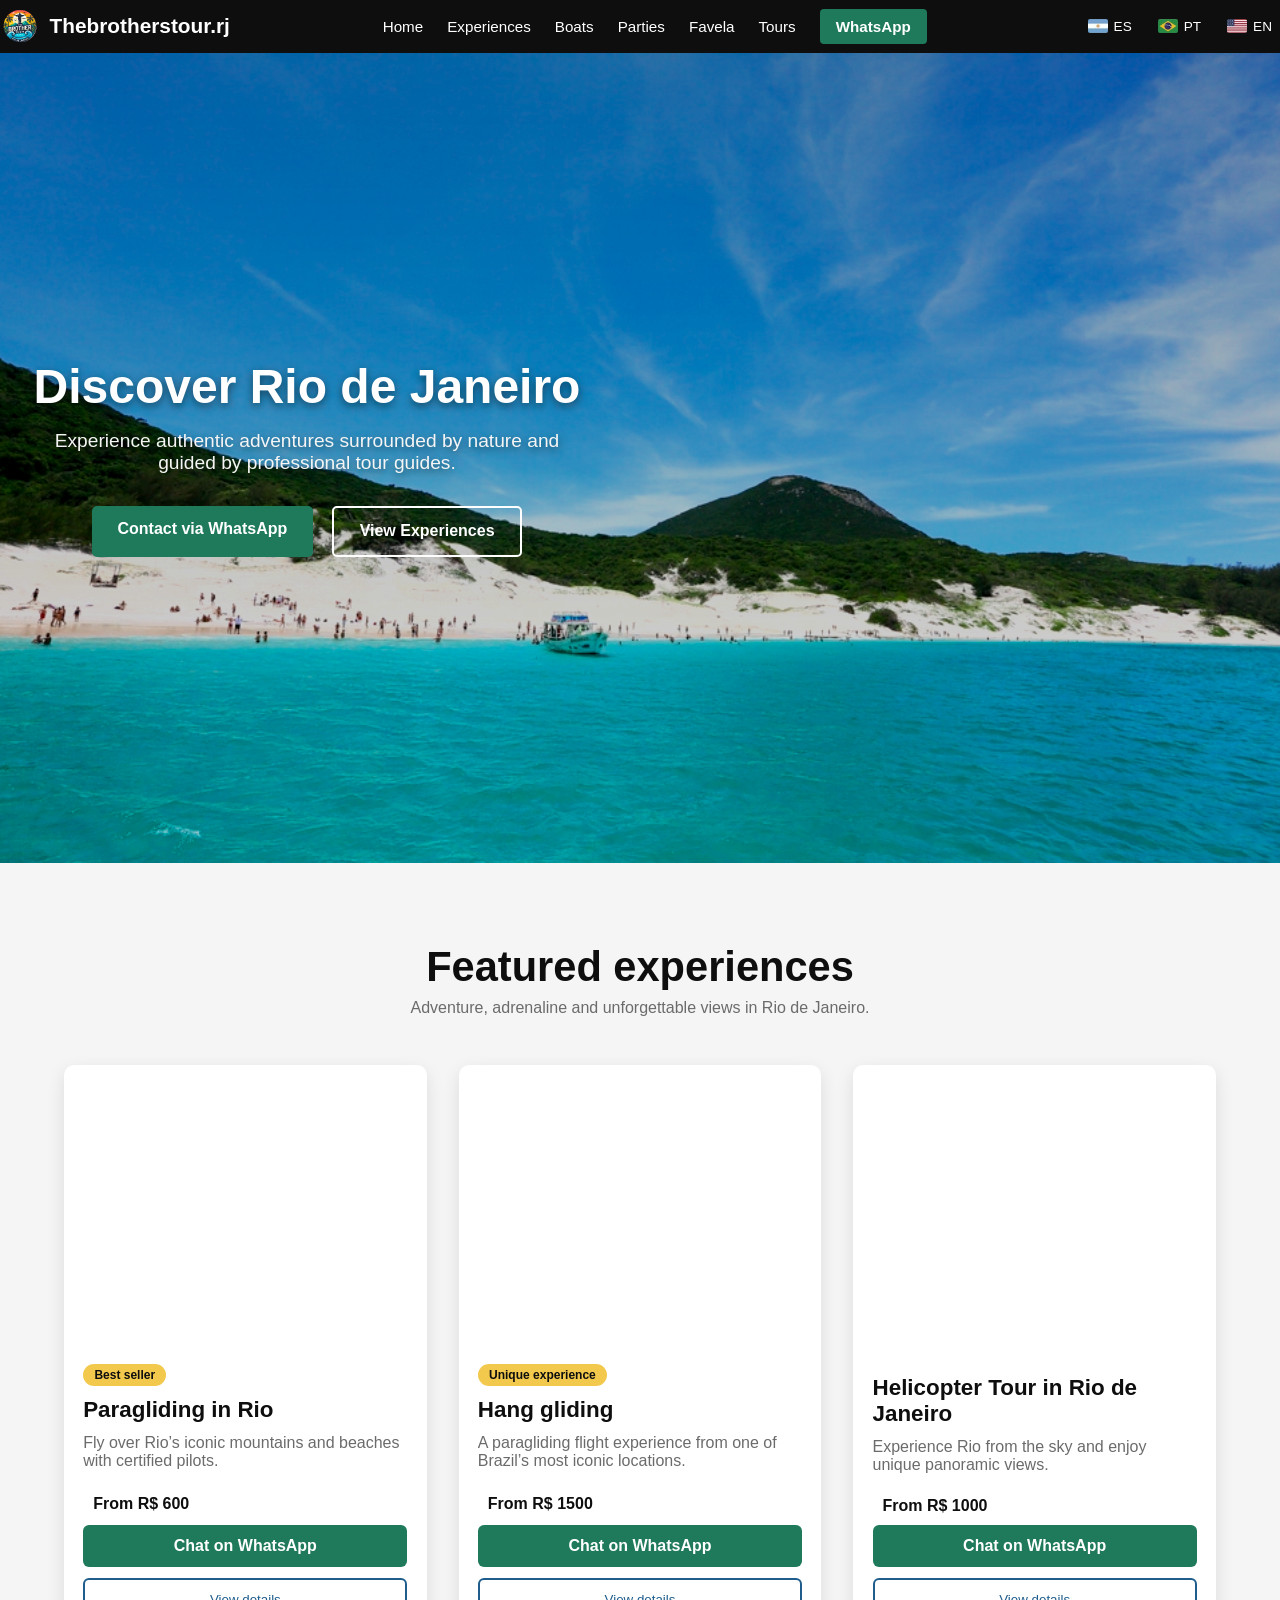
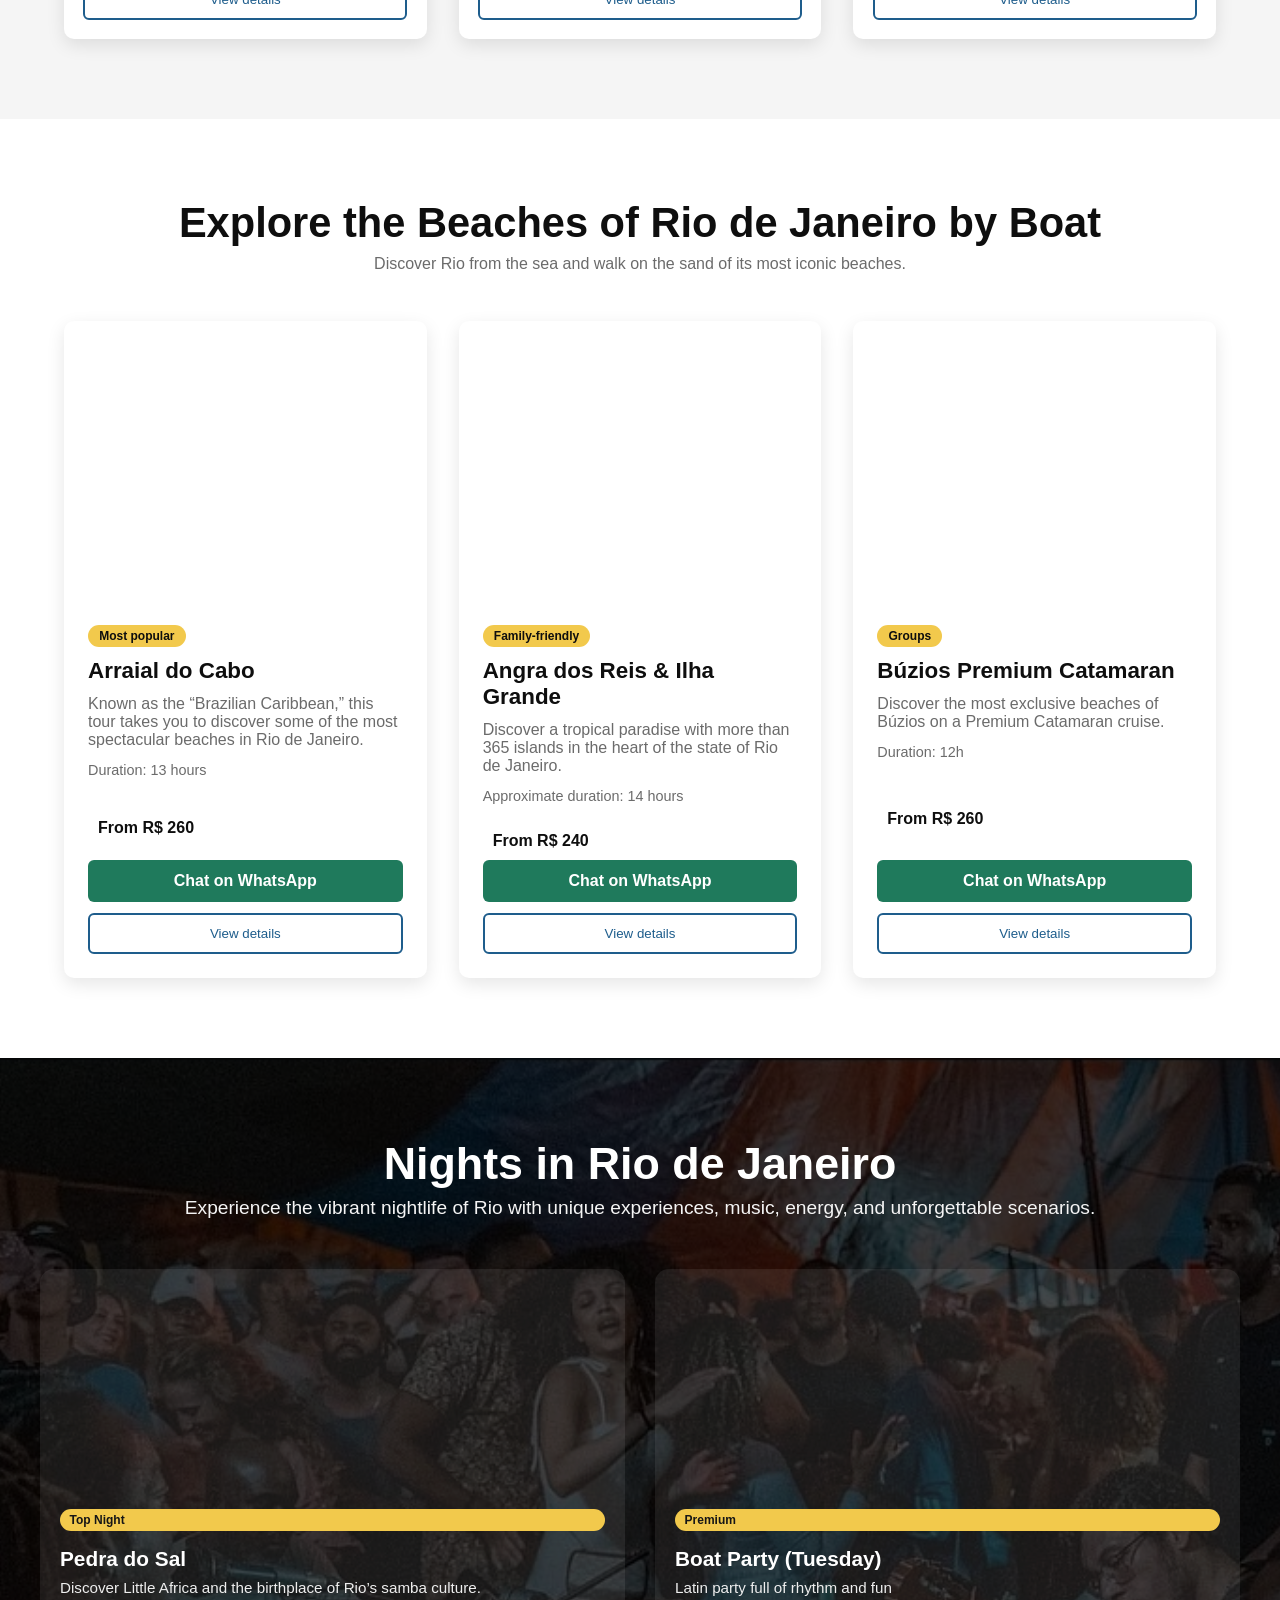
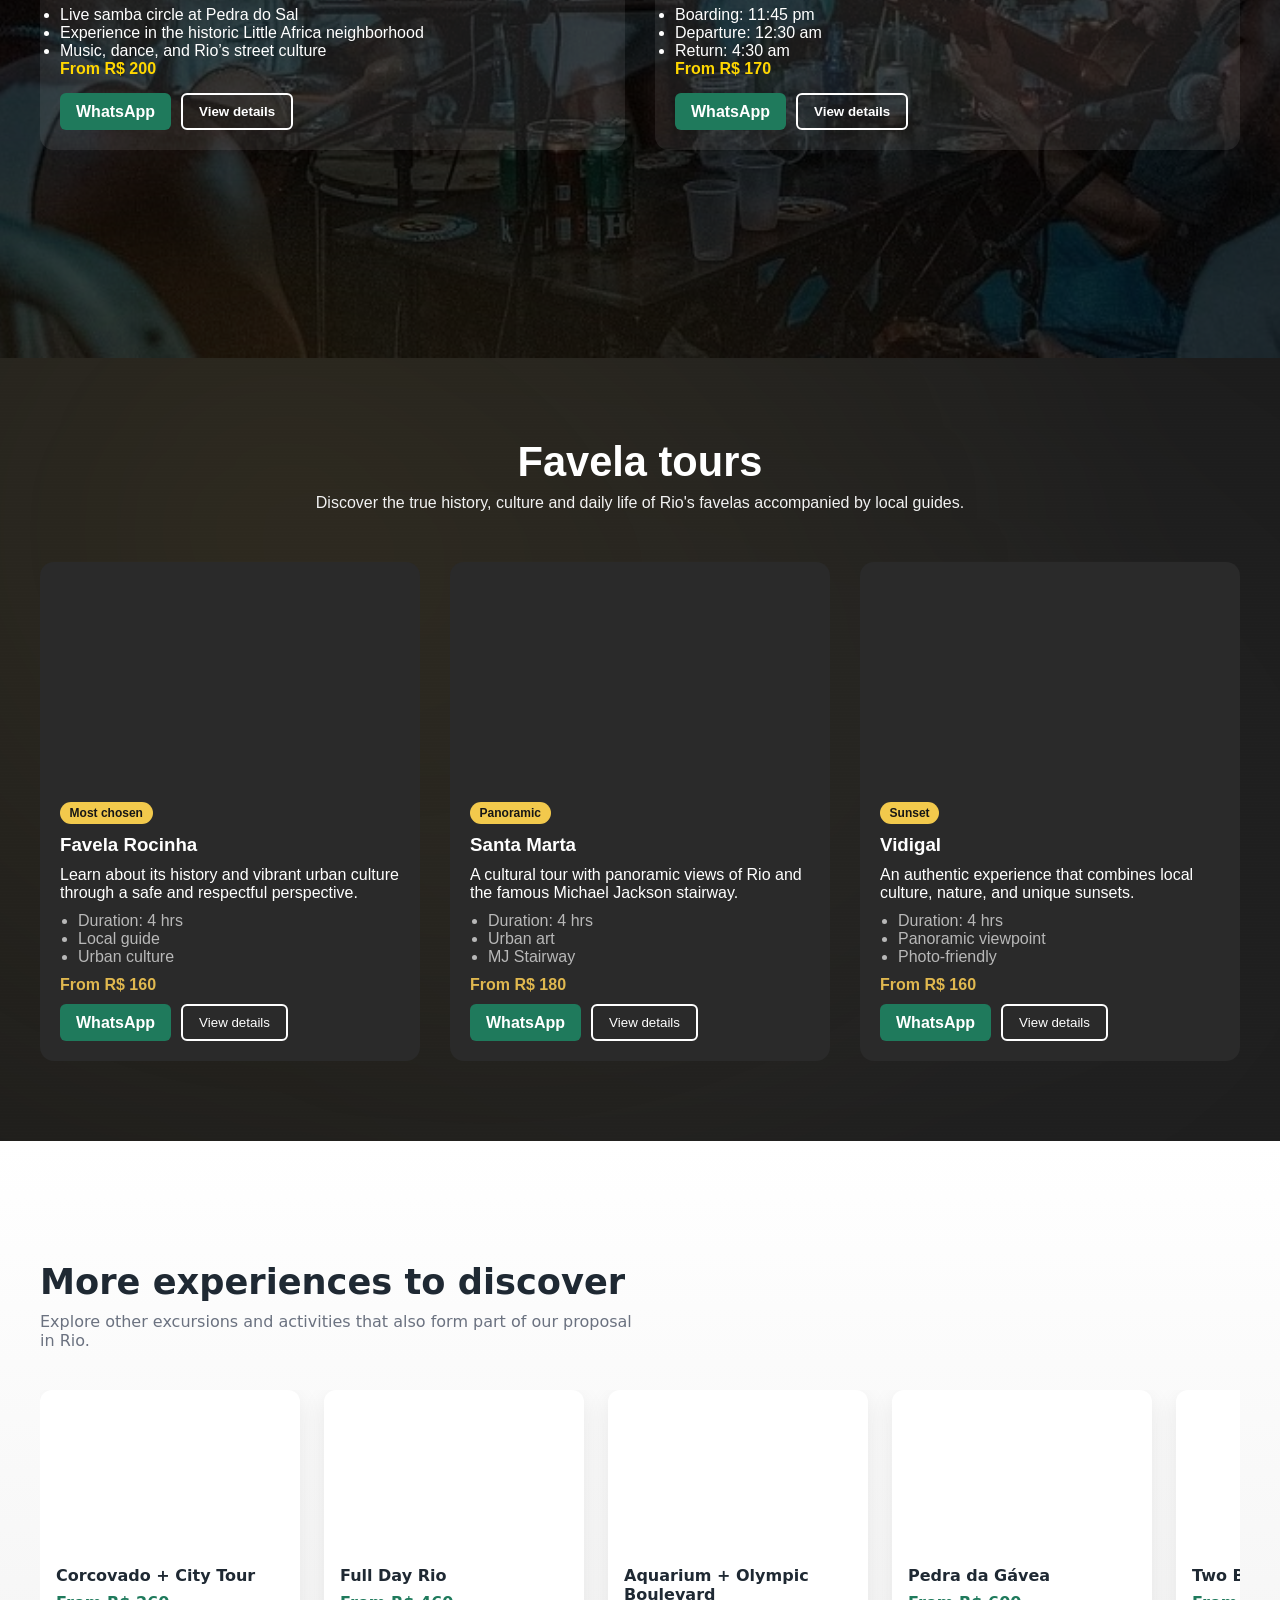
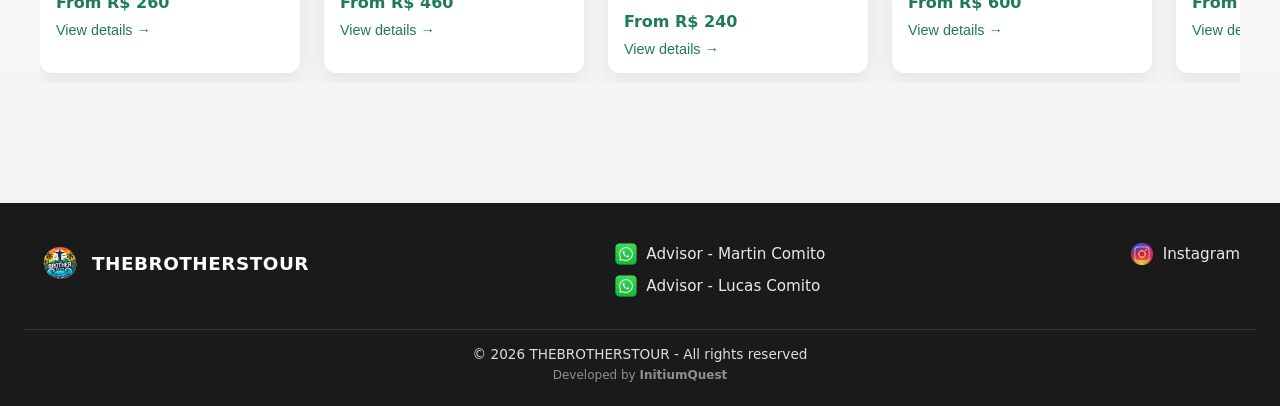
==== en/index.html @ 2715c521 "a" ====
<html lang="en">

<head>
    <meta charset="UTF-8">
    <meta name="viewport" content="width=device-width, initial-scale=1.0">
    <meta name="google" content="notranslate">

    <!-- SEO BASE -->
    <title>Rio de Janeiro Tours | Favelas, Boat Parties, Helicopter Rides & Adventures | The Brothers Tour</title>

    <meta name="description"
        content="Discover Rio de Janeiro with unique local experiences: favela tours, boat parties, helicopter rides, Christ the Redeemer, Pedra do Telégrafo and more. Local guides, safe tours and easy WhatsApp booking.">

    <meta name="keywords"
        content="rio de janeiro tours, rio de janeiro excursions, rio favela tour, rio boat party, christ the redeemer tour, pedra do telegrafo hike, angra dos reis tour, things to do in rio, rio experiences, brazil tours">

    <meta name="author" content="The Brothers Tour">
    <meta name="robots" content="index, follow">

    <!-- LANGUAGE ALTERNATES (HREFLANG) -->
    <link rel="alternate" hreflang="es-AR" href="https://thebrotherstour.com/">
    <link rel="alternate" hreflang="en" href="https://thebrotherstour.com/en/">
    <link rel="alternate" hreflang="pt-BR" href="https://thebrotherstour.com/pt/">
    <link rel="alternate" hreflang="x-default" href="https://thebrotherstour.com/">

    <!-- CANONICAL (EN VERSION) -->
    <link rel="canonical" href="https://thebrotherstour.com/en/">

    <!-- OPEN GRAPH (Facebook / WhatsApp / Instagram) -->
    <meta property="og:type" content="website">
    <meta property="og:title" content="Rio de Janeiro Tours | Unique Local Experiences with Expert Guides">
    <meta property="og:description"
        content="Experience Rio like a local: favelas, boat parties, helicopter flights, beaches and unforgettable adventures. Book instantly via WhatsApp.">
    <meta property="og:image"
        content="https://thebrotherstour.com/assets/og/og-tours-rio-de-janeiro-thebrotherstour.png">
    <meta property="og:url" content="https://thebrotherstour.com/en/">
    <meta property="og:site_name" content="The Brothers Tour">

    <!-- TWITTER CARD -->
    <meta name="twitter:card" content="summary_large_image">
    <meta name="twitter:title" content="Rio de Janeiro Tours | The Brothers Tour">
    <meta name="twitter:description"
        content="Real local experiences in Rio: favelas, boats, parties, nature and adventure. Book via WhatsApp.">
    <meta name="twitter:image"
        content="https://thebrotherstour.com/assets/og/og-tours-rio-de-janeiro-thebrotherstour.png">

    <!-- FAVICON -->
    <link rel="icon" href="/favicon.ico" type="image/x-icon">

    <link rel="icon" type="image/png" sizes="32x32" href="/assets/icons/favicon-32x32.png">
    <link rel="icon" type="image/png" sizes="16x16" href="/assets/icons/favicon-16x16.png">

    <link rel="apple-touch-icon" sizes="180x180" href="/assets/icons/favicon-180x180.png">

    <!-- CSS -->
    <link rel="stylesheet" href="../styles.css">
</head>

<body>

    <!-- MAIN NAVBAR -->
    <header class="main-nav">
        <div class="main-nav__container">

            <div class="main-nav__brand">
                <img src="../assets/icons/logo.png" alt="Logo TheBrothersTour" class="main-nav__logo">
                <span class="main-nav__title">Thebrotherstour.rj</span>
            </div>

            <nav class="main-nav__links" id="mainNavLinks">
                <a href="#inicio">Home</a>
                <a href="#experiencias">Experiences</a>
                <a href="#barcos">Boats</a>
                <a href="#rioParties">Parties</a>
                <a href="#favela">Favela</a>
                <a href="#x-extras">Tours</a>

                <a href="https://wa.me/1123230921" target="_blank" class="main-nav__cta">
                    WhatsApp
                </a>
            </nav>

            <!-- 🌐 LANGUAGE SWITCH (PRO + ANTIBUG) -->
            <div class="lang-switch">

                <a href="../index.html" class="lang-switch__item" data-lang="es" title="Español">
                    <span class="lang-switch__flag">
                        <img src="../assets/flags/es.jpg" alt="ES">
                    </span>
                    <span class="lang-switch__text">ES</span>
                </a>

                <a href="../pt/index.html" class="lang-switch__item" data-lang="pt" title="Português">
                    <span class="lang-switch__flag">
                        <img src="../assets/flags/pt.jpg" alt="PT">
                    </span>
                    <span class="lang-switch__text">PT</span>
                </a>

                <a href="index.html" class="lang-switch__item" data-lang="en" title="English">
                    <span class="lang-switch__flag">
                        <img src="../assets/flags/en.jpg" alt="EN">
                    </span>
                    <span class="lang-switch__text">EN</span>
                </a>

            </div>

            <button class="main-nav__hamburger" id="mainNavHamburger" aria-label="Abrir menú">
                <span></span>
                <span></span>
                <span></span>
            </button>

        </div>
    </header>
    <!-- HERO MAIN -->
    <section class="hero-main" id="inicio">

        <img src="../assets/playaportada.jpg" alt="Rio de Janeiro" class="hero-main__image js-parallax">

        <div class="hero-main__overlay"></div>

        <div class="hero-main__content">
            <h1 class="hero-main__title">Discover Rio de Janeiro</h1>
            <p class="hero-main__text">
                Experience authentic adventures surrounded by nature and guided by professional tour guides.
            </p>

            <div class="hero-main__actions">
                <a href="https://wa.me/1123230921" target="_blank" class="hero-main__btn hero-main__btn--primary">
                    Contact via WhatsApp
                </a>

                <a href="#experiencias" class="hero-main__btn hero-main__btn--secondary">
                    View Experiences
                </a>
            </div>
        </div>
    </section>
    <!-- ===========================
     EXPERIENCIAS DESTACADAS
=========================== -->
    <section class="experiencias" id="experiencias">

        <div class="exp-container">

            <header class="exp-header">
                <h2 class="exp-title">Featured experiences</h2>
                <p class="exp-subtitle">
                    Adventure, adrenaline and unforgettable views in Rio de Janeiro.
                </p>
            </header>

            <div class="exp-grid">

                <!-- CARD 1 -->
                <article class="exp-card">

                    <div class="exp-img" style="background-image: url('./assets/principal/cards/parapentcard.webp');">
                    </div>

                    <div class="exp-content">
                        <span class="badge">Best seller</span>

                        <h3>Paragliding in Rio</h3>
                        <p>Fly over Rio’s iconic mountains and beaches with certified pilots.</p>
                        <span class="price">From R$ 600</span>

                        <div class="exp-buttons">
                            <a href="https://wa.me/5491123230921?text=Inquiry%20about%20Paragliding" target="_blank"
                                class="btn-primary">
                                Chat on WhatsApp
                            </a>

                            <button class="btn-secondary btn-open-modal" data-modal="tourModal"
                                data-title="Paragliding over Rio de Janeiro"
                                data-description="Fly and enjoy a one-of-a-kind adventure from the sky!" data-images='[
                                "./assets/principal/cards/parapentcard.webp",
                                "./assets/modals/experiencias/para/para1.jpeg",
                                "./assets/modals/experiencias/para/para2.jpeg",
                                "./assets/modals/experiencias/para/para3.jpeg",
                                "./assets/modals/experiencias/para/para4.jpeg",
                                "./assets/modals/experiencias/para/para5.jpeg",
                                "./assets/modals/experiencias/para/para6.jpeg"
                            ]' data-duration="10 to 15 minutes of pure adrenaline and scenery" data-stops="-"
                                data-includes="with professional instructor, panoramic views of the city and its iconic beaches"
                                data-notincludes="transport to the takeoff point" data-itinerary='[
                                "Departure from: Parque da Cidade, Niterói",
                                "Special discount: from 2 people",
                                "Optional photos and videos to remember the experience",
                                "Beach landing"
                            

                            ]' data-whatsapp="Inquiry%20about%20Paragliding">
                                View details
                            </button>
                        </div>
                    </div>
                </article>

                <!-- CARD 2 -->
                <article class="exp-card">

                    <div class="exp-img" style="background-image: url('./assets/principal/cards/asadelta.webp');">
                    </div>

                    <div class="exp-content">
                        <span class="badge">Unique experience</span>

                        <h3>Hang gliding</h3>
                        <p>A paragliding flight experience from one of Brazil’s most iconic locations.</p>
                        <span class="price">From R$ 1500</span>

                        <div class="exp-buttons">
                            <a href="https://wa.me/5491123230921?text=Inquiry%20about%20Hang%20Gliding" target="_blank"
                                class="btn-primary">
                                Chat on WhatsApp
                            </a>

                            <button class="btn-secondary btn-open-modal" data-modal="tourModal" data-title="Hang gliding"
                                data-description="A paragliding flight experience from one of Brazil’s most iconic locations, flying over rainforest, mountains, and sea with one of the most breathtaking views of Rio de Janeiro.

                                Takeoff takes place from the Pedra Bonita area, inside Tijuca National Park, gliding through the sky with unique panoramic views until landing by the sea.

                                Landing takes place at Praia do Pepino beach, in the São Conrado neighborhood."
                                data-images='[
                                "./assets/principal/cards/asadelta.webp"
                            ]' data-duration="10 to 15 minutes of pure adrenaline and scenery " data-stops=""
                                data-includes="transport to the ramp, photos and 1 digital video. Basic instruction before takeoff. сопров acompañamiento de instructor certificado durante toda la experiencia"
                                data-notincludes="Transfers outside the established itinerary"
                                data-itinerary='[
                                "Meeting point or pick-up at accommodation",
                                "Transfer to the Pedra Bonita ramp",
                                "Preparation + briefing with the instructor",
                                "Paragliding flight over the rainforest and coastline",
                                "Landing at Praia do Pepino",
                                "Photo and video delivery"
                            ]' data-whatsapp="Inquiry%20about%20Hang%20Gliding">
                                View details
                            </button>
                        </div>
                    </div>
                </article>

                <!-- CARD 3 -->
                <article class="exp-card">

                    <div class="exp-img"
                        style="background-image: url('./assets/principal/cards/helicopterocard.webp');">
                    </div>

                    <div class="exp-content">
                        <h3>Helicopter Tour in Rio de Janeiro</h3>
                        <p>Experience Rio from the sky and enjoy unique panoramic views.</p>
                        <span class="price">From R$ 1000</span>

                        <div class="exp-buttons">
                            <a href="https://wa.me/5491123230921?text=Inquiry%20about%20Helicopter" target="_blank"
                                class="btn-primary">
                                Chat on WhatsApp
                            </a>

                            <button class="btn-secondary btn-open-modal" data-modal="tourModal"
                                data-title="Helicopter Tour over Rio de Janeiro"
                                data-description="Experience Rio from the sky and enjoy unique panoramic views."
                                data-images='[
                                "./assets/principal/cards/helicopterocard.webp",
                                "/assets/modals/experiencias/heli/heli1.jpeg",
                                "/assets/modals/experiencias/heli/heli2.jpeg",
                                "/assets/modals/experiencias/heli/heli3.jpeg"
                            ]' data-duration="Depending on the route" 
                                data-stops="Avenida Niemeyer. Christ the Redeemer. Copacabana Fort. Rio de Janeiro Botanical Garden. Jockey Club. Rodrigo de Freitas Lagoon. Pedra da Gávea. Rocinha. Vidigal."
                                data-includes="Professional pilot" data-notincludes="Photos" data-itinerary='[
                                "Recommended route 1: Christ the Redeemer (15 to 20 min)",
                                "Variety of landmarks to choose from",
                                "Beaches: Barra da Tijuca - Ipanema - Joatinga - Leblon - São Conrado"
                            ]' data-whatsapp="Inquiry%20about%20Helicopter">
                                View details
                            </button>
                        </div>
                    </div>
                </article>

            </div>
        </div>
    </section>
    <!-- ===========================
     RECORRIDOS EN BARCO
=========================== -->
    <section class="barcos" id="barcos">

        <div class="barcos-container">

            <header class="barcos-header">
                <h2 class="barcos-title">Explore the Beaches of Rio de Janeiro by Boat</h2>
                <p class="barcos-subtitle">
                    Discover Rio from the sea and walk on the sand of its most iconic beaches.
                </p>
            </header>

            <div class="barcos-grid">

                <!-- CARD 1 -->
                <article class="barco-card">

                    <div class="barco-img" style="background-image:url('./assets/principal/cards/arraialcard.webp');">
                    </div>

                    <div class="barco-content">
                        <span class="badge">Most popular</span>

                        <h3>Arraial do Cabo</h3>
                        <p>
                            Known as the “Brazilian Caribbean,” this tour takes you to discover
                            some of the most spectacular beaches in Rio de Janeiro.
                        </p>

                        <ul class="info-quick">
                            <li>Duration: 13 hours</li>

                        </ul>

                        <span class="price">From R$ 260</span>

                        <div class="barco-buttons">
                            <a href="https://wa.me/5491123230921?text=Inquiry%20about%20Boat%20Tour%20to%20Beaches"
                                class="btn-primary" target="_blank">
                                Chat on WhatsApp
                            </a>

                            <button class="btn-secondary btn-open-modal" data-modal="tourModal"
                                data-title="Boat tour to the beaches"
                                data-description="A perfect experience for families, couples, and groups of friends looking for relaxation, adventure, and photography in a unique natural setting."
                                data-images='[
                                "./assets/principal/cards/arraialcard.webp",
                                "./assets/modals/barcos/arrialdocabo/arraial1.webp",
                                "./assets/modals/barcos/arrialdocabo/arraial2.webp",
                                "./assets/modals/barcos/arrialdocabo/arraial3.webp",
                                "./assets/modals/barcos/arrialdocabo/arraial4.webp",
                                "./assets/modals/barcos/arrialdocabo/arraial5.webp",
                                "./assets/modals/barcos/arrialdocabo/arraial6.webp"
                            ]' data-duration="13 hours"
                                data-stops="Praia do Forno, Pontal do Atalaia, Farol Island, Fenda de Nossa Senhora, Blue Grotto, and Monkey Profile."
                                data-includes="All-you-can-eat buffet lunch. Round-trip transfer from the hotel."
                                data-notincludes="Snorkeling equipment. Drinks and personal consumption" 
                                data-itinerary='[
                                "Round-trip transportation to the meeting point",
                                "Professional licensed guide, bilingual and highly experienced",
                                "Certified boat combining safety, fun, and respect for nature",
                                "Beach tour",
                                "Free time to enjoy the town or the beach",
                                "Mask rental on board",
                                "Return by bus"
                            ]' data-whatsapp="Inquiry%20about%20Boat%20Tour%20to%20Beaches">
                                View details
                            </button>
                        </div>
                    </div>
                </article>

                <!-- CARD 2 -->
                <article class="barco-card">

                    <div class="barco-img" style="background-image:url('./assets/principal/cards/angracard.webp');">
                    </div>

                    <div class="barco-content">
                        <span class="badge">Family-friendly</span>

                        <h3>Angra dos Reis & Ilha Grande</h3>
                        <p>
                            Discover a tropical paradise with more than 365 islands in the heart
                            of the state of Rio de Janeiro.
                        </p>

                        <ul class="info-quick">
                            <li>Approximate duration: 14 hours</li>

                        </ul>

                        <span class="price">From R$ 240</span>

                        <div class="barco-buttons">
                            <a href="https://wa.me/5491123230921?text=Inquiry%20about%20Sunset%20Boat%20Tour"
                                class="btn-primary" target="_blank">
                                Chat on WhatsApp
                            </a>

                            <button class="btn-secondary btn-open-modal" data-modal="tourModal"
                                data-title="Angra dos Reis & Ilha Grande Tour"
                                data-description="Ideal for families, groups of friends, and couples looking to combine adventure, nature, and fun in a single day"
                                data-images='[
                                "./assets/principal/cards/angracard.webp",
                                "./assets/modals/barcos/angradosreis/angra1.webp",
                                "./assets/modals/barcos/angradosreis/angra2.webp",
                                "./assets/modals/barcos/angradosreis/angra3.webp",
                                "./assets/modals/barcos/angradosreis/angra4.webp",
                                "./assets/modals/barcos/angradosreis/angra5.webp",
                                "./assets/modals/barcos/angradosreis/angra6.webp",
                                "./assets/modals/barcos/angradosreis/angra7.webp"
                            ]' data-duration="14 hours" 
                                data-stops="Blue Lagoon. Cataguases Island. Freguesia de Santana. Japariz Island"
                                data-includes="Round-trip transportation from the hotel. All-you-can-eat buffet lunch. Accompanying guide."
                                data-notincludes="Snorkeling equipment. Drinks and personal consumption." 
                                data-itinerary='[
                                "Specialized bilingual guide",
                                "Four stops for swimming and snorkeling",
                                "All-you-can-eat buffet lunch on the island",
                                "Islands included in the route: Freguesia de Santana, Aracá, Blue Lagoon, Cataguases Island"
                            ]' data-whatsapp="Inquiry%20about%20Sunset%20Boat%20Tour">
                                View details
                            </button>
                        </div>
                    </div>
                </article>

                <!-- CARD 3 -->
                <article class="barco-card">

                    <div class="barco-img" style="background-image:url('./assets/principal/cards/buzioscard.webp');">
                    </div>

                    <div class="barco-content">
                        <span class="badge">Groups</span>

                        <h3>Búzios Premium Catamaran</h3>
                        <p>
                            Discover the most exclusive beaches of Búzios on a
                            Premium Catamaran cruise.
                        </p>

                        <ul class="info-quick">
                            <li>Duration: 12h</li>

                        </ul>

                        <span class="price">From R$ 260</span>

                        <div class="barco-buttons">
                            <a href="https://wa.me/5491123230921?text=Inquiry%20about%20Boat%20Party" target="_blank"
                                class="btn-primary" target="_blank">
                                Chat on WhatsApp
                            </a>

                            <button class="btn-secondary btn-open-modal" data-modal="tourModal"
                                data-title="Búzios Premium Catamaran"
                                data-description="An ideal experience for couples, families, and groups of friends looking to enjoy Búzios with comfort and style."
                                data-images='[
                                "./assets/principal/cards/buzioscard.webp",
                                "./assets/modals/barcos/buzios/buzios1.webp",
                                "./assets/modals/barcos/buzios/buzios2.webp",
                                "./assets/modals/barcos/buzios/buzios3.webp",
                                "./assets/modals/barcos/buzios/buzios4.webp",
                                "./assets/modals/barcos/buzios/buzios5.webp"
                            ]' data-duration="12 hours"
                                data-stops="Turtle Beach, Azeda Beach, João Fernandes Beach"
                                data-includes="Round-trip transfer to the hotel. All-you-can-eat buffet lunch." 
                                data-notincludes="Snorkeling equipment. Drinks and personal consumption" 
                                data-itinerary='[
                                "Transportation from the meeting point",
                                "Bilingual guide",
                                "Stops for swimming",
                                "Return to the meeting point"
                            ]' data-whatsapp="Inquiry%20about%20Boat%20Party">
                                View details
                            </button>
                        </div>
                    </div>
                </article>

            </div>
        </div>
    </section>
    <!-- ===========================
     SECCIÓN: FIESTAS EN RÍO
=========================== -->
    <section class="rio-parties" id="rioParties">
        <div class="rio-container">

            <h2 class="rio-title">Nights in Rio de Janeiro</h2>
            <p class="rio-subtitle">
                Experience the vibrant nightlife of Rio with unique experiences, music, energy, and unforgettable scenarios.
            </p>

            <div class="rio-grid">

                <!-- CARD 1 -->
                <article class="rio-card">
                    <div class="rio-card-img"
                        style="background-image:url('./assets/modals/fiestas/dosal/dosal3.jpeg');">
                    </div>

                    <div class="rio-card-content">
                        <span class="rio-badge">Top Night</span>

                        <h3>Pedra do Sal</h3>
                        <p>Discover Little Africa and the birthplace of Rio’s samba culture.</p>

                        <ul class="rio-info-quick">
                            <li> Live samba circle at Pedra do Sal</li>
                            <li> Experience in the historic Little Africa neighborhood</li>
                            <li> Music, dance, and Rio’s street culture</li>
                        </ul>

                        <span class="rio-price">From R$ 200</span>

                        <div class="rio-buttons">
                            <a href="https://wa.me/5491123230921?text=Pedra%20do%20Sal%20Inquiry" class="rio-btn-primary"
                                target="_blank">
                                WhatsApp
                            </a>

                            <button class="rio-btn-secondary btn-open-modal" data-modal="tourModal"
                                data-title="Pedra do Sal"
                                data-description="Experience one of the most authentic sides of Rio de Janeiro at Pedra do Sal, the place where urban samba was born and where Afro-Brazilian culture is still vibrantly alive today.
                                Located in the historic Little Africa area, near Rio’s port, this spot brings together history, music, and celebration in one place: a stone stairway filled with memory that today transforms into a large open-air samba circle."
                                data-images='[
                              "./assets/principal/cards/dosalcard.webp",
                              "./assets/modals/fiestas/dosal/dosal3.jpeg",
                              "./assets/modals/fiestas/dosal/dosal1.jpeg",
                              "./assets/modals/fiestas/dosal/dosal2.jpeg"
                            
                            ]' data-duration="5 hrs"
                                data-stops="Pedra do Sal, historic Little Africa neighborhood, and the port area with stone stairways"
                                data-includes="Access to the live samba party. Walk through the historic Little Africa area. Guide accompaniment"
                                data-notincludes="Food and drinks" 
                                data-itinerary='[
                                "Meeting point and departure",
                                "Historical background of the site",
                                "Walk through Little Africa",
                                "Arrival at Pedra do Sal",
                                "Start of the samba circle",
                                "Nighttime celebration",
                                "End of the experience"

                                ]' data-whatsapp="Boat%20Party%20Tuesday%20Inquiry">
                                View details
                            </button>
                        </div>
                    </div>
                </article>

                <!-- CARD 2 -->
                <article class="rio-card">
                    <div class="rio-card-img" style="background-image:url('./assets/modals/fiestas/boat/boat2.jpeg');">
                    </div>

                    <div class="rio-card-content">
                        <span class="rio-badge">Premium</span>

                        <h3>Boat Party (Tuesday)</h3>
                        <p>Latin party full of rhythm and fun</p>

                        <ul class="rio-info-quick">
                            <li>Boarding: 11:45 pm</li>
                            <li>Departure: 12:30 am</li>
                            <li>Return: 4:30 am</li>
                        </ul>

                        <span class="rio-price">From R$ 170</span>

                        <div class="rio-buttons">
                            <a href="https://wa.me/5491123230921?text=Boat%20Party%20Inquiry" class="rio-btn-primary"
                                target="_blank">
                                WhatsApp
                            </a>

                            <button class="rio-btn-secondary btn-open-modal" data-modal="tourModal"
                                data-title="Boat Party (Tuesday)"
                                data-description="A unique night party sailing along the coast of Rio de Janeiro, with music, a lively atmosphere, and incredible nighttime views of the city from the sea.

                                Boarding takes place at Marina da Glória, one of the city’s most important nautical hubs." data-images='[
                                "./assets/modals/fiestas/boat/boat2.jpeg",
                                "./assets/modals/fiestas/boat/boat1.jpeg",
                                "./assets/modals/fiestas/boat/boat3.jpeg"
                                
                    
                            ]' data-duration="11:45 pm to 4:30 am" 
                                data-stops="Flamengo, Botafogo. Niterói Bridge. Praia Vermelha. Guanabara Bay."
                                data-includes="Night cruise through the bay. Music and party atmosphere on board. Access to the boat party"
                                data-notincludes="Transportation. Drinks and consumption."
                                data-itinerary='[
                                "Schedule: Boarding: 11:45 pm. Departure: 12:30 am (on time). Return: 4:30 am (early morning)",
                                "Meeting point: Marina da Glória",
                                "Entry only with advance reservation",
                                "Boat party with a nighttime atmosphere",
                                "Cruise along Rio’s illuminated coastline",
                                "Music and energy throughout the journey",
                                "Unique social and sightseeing experience"

                                ]' data-whatsapp="Boat%20Party%20Tuesday%20Inquiry">
                                View details
                            </button>
                        </div>
                    </div>
                </article>

            </div>
        </div>
    </section>
    <!-- ===========================
     SECCIÓN: TOURS POR LA FAVELA
=========================== -->

    <section class="favela-tours" id="favela">
        <div class="favela-container">

            <h2 class="favela-title">Favela tours</h2>
            <p class="favela-subtitle">
                Discover the true history, culture and daily life of Rio's favelas accompanied by local guides.
            </p>

            <div class="favela-grid">

                <!-- CARD 1 -->
                <article class="favela-card">
                    <div class="favela-img" style="background-image:url('./assets/principal/cards/rosiniacard.webp');">
                    </div>

                    <div class="favela-content">
                        <span class="favela-badge">Most chosen</span>

                        <h3>Favela Rocinha</h3>
                        <p>Learn about its history and vibrant urban culture through a safe and respectful perspective.</p>

                        <ul class="favela-info">
                            <li>Duration: 4 hrs</li>
                            <li>Local guide</li>
                            <li>Urban culture</li>
                        </ul>

                        <span class="favela-price">From R$ 160</span>

                        <div class="favela-buttons">
                            <a href="https://wa.me/5491123230921?text=Rocinha%20Favela%20Inquiry" class="favela-btn-primary" target="_blank">
                                WhatsApp
                            </a>

                            <button class="favela-btn-secondary btn-open-modal" data-modal="tourModal"
                                data-title="Favela Rocinha Experience"
                                data-description="An authentic tour through Favela da Rocinha, the largest favela in Brazil, where local culture, urban art, and unique panoramic views of the city come together.

                                The tour offers insight into the community’s daily life, its social projects, and its strong cultural identity."
                                data-images='[
                                "./assets/principal/cards/rosiniacard.webp",
                                "./assets/modals/favelas/rocina/rocina1.jpeg",
                                "./assets/modals/favelas/rocina/rocina2.jpeg",
                                "./assets/modals/favelas/rocina/rocina3.jpeg",
                                "./assets/modals/favelas/rocina/rocina4.jpeg"
                            ]' data-duration="4 hrs" 
                                data-stops="Viewpoints, main streets"
                                data-includes="Local guide, internal transportation"
                                data-notincludes="Food and drinks."
                                data-itinerary='[
                                "Transfer from the South Zone to Rocinha",
                                "Optional motorcycle ride up to Mirante Novo Visual (approx. 7 minutes – R$ 10 optional)",
                                "Stop at Projeto Social Acorda Capoeira",
                                "Stop at Mirante Novo Visual",
                                "Start of the walking descent through the community",
                                "Optional stop at a food stand (Lunch / snack)",
                                "Walk through Rocinha’s alleys and stairways",
                                "Stop at Work Rocinha (local graffiti artist)",
                                "Final descent to Estrada da Gávea",
                                "End of the tour"
                    

                            ]' data-whatsapp="Rocinha%20Favela%20Tour%20Inquiry">
                                View details
                            </button>
                        </div>
                    </div>
                </article>

                <!-- CARD 2 -->
                <article class="favela-card">
                    <div class="favela-img" style="background-image:url('./assets/principal/cards/santamarta.webp');">
                    </div>

                    <div class="favela-content">
                        <span class="favela-badge">Panoramic</span>

                        <h3>Santa Marta</h3>
                        <p>A cultural tour with panoramic views of Rio and the famous Michael Jackson stairway.</p>

                        <ul class="favela-info">
                            <li>Duration: 4 hrs</li>
                            <li>Urban art</li>
                            <li>MJ Stairway</li>
                        </ul>

                        <span class="favela-price">From R$ 180</span>

                        <div class="favela-buttons">
                            <a href="https://wa.me/5491123230921?text=Santa%20Marta%20Favela%20Inquiry"
                                class="favela-btn-primary" target="_blank">
                                WhatsApp
                            </a>

                            <button class="favela-btn-secondary btn-open-modal" data-modal="tourModal"
                                data-title="Santa Marta Cultural Tour"
                                data-description="A safe and well-organized tour through one of the most visited favelas, known for its history and viewpoints."
                                data-images='[
                                "./assets/principal/cards/santamarta.webp",
                                "./assets/modals/favelas/santamarta/santamarta1.jpeg",
                                "./assets/modals/favelas/santamarta/santamarta2.jpeg",
                                "./assets/modals/favelas/santamarta/santamarta3.jpeg"
                            ]' data-duration="4 hrs" 
                                data-stops="Stairways, viewpoints, murals"
                                data-includes="Local guide throughout the tour. Cable car ride up to the fifth station. Photo stops at viewpoints. "
                                data-notincludes="Transportation to the meeting point. Food and drinks."
                                data-itinerary='[
                                "Meeting point at Praça Corumbá (Tourism Stand)",
                                "Cable car ride up to the fifth station",
                                "15-minute walk to Mirante do Pedrão",
                                "Walk back toward the UPP via a 10-minute trail",
                                "Photo stop and panoramic view at the fifth station",
                                "Soccer match with children from the community",
                                "Visit to the Michael Jackson Deck",
                                "Mirante da Arena (new tourist viewpoint)",
                                "Visit to local shops and souvenir stalls",
                                "Descent through the community walking through alleys and narrow streets",
                                "Introduction to the Residents’ Association",
                                "“Tudo de Cor” Project (colorful houses)",
                                "Visit to Praça Cantão",
                                "Pass by the local samba school"

                            ]' data-whatsapp="Santa%20Marta%20Tour%20Inquiry">
                                View details
                            </button>
                        </div>
                    </div>
                </article>

                <!-- CARD 3 -->
                <article class="favela-card">
                    <div class="favela-img" style="background-image:url('./assets/principal/cards/vidigalcard.webp');">
                    </div>

                    <div class="favela-content">
                        <span class="favela-badge">Sunset</span>

                        <h3>Vidigal</h3>
                        <p>An authentic experience that combines local culture, nature, and unique sunsets.</p>

                        <ul class="favela-info">
                            <li>Duration: 4 hrs</li>
                            <li>Panoramic viewpoint</li>
                            <li>Photo-friendly</li>
                        </ul>

                        <span class="favela-price">From R$ 160</span>

                        <div class="favela-buttons">
                            <a href="https://wa.me/5491123230921?text=Vidigal%20Favela%20Inquiry"
                                class="favela-btn-primary" target="_blank">
                                WhatsApp
                            </a>

                            <button class="favela-btn-secondary btn-open-modal" data-modal="tourModal"
                                data-title="Vidigal Sunset Tour"
                                data-description="An authentic tour through the Favela do Vidigal community, combining local culture, panoramic views, and direct interaction with the daily life of its residents.

                                During the tour, you will learn about Rio de Janeiro’s social reality while exploring one of the city’s most well-known favelas with the best views."
                                data-images='[
                                "./assets/principal/cards/vidigalcard.webp",
                                "./assets/modals/favelas/vidigal/vidigal1.jpeg",
                                "./assets/modals/favelas/vidigal/vidigal2.jpeg",
                                "./assets/modals/favelas/vidigal/vidigal3.jpeg",
                                "./assets/modals/favelas/vidigal/vidigal4.jpeg"
                            
                            ]' data-duration="4 hrs" 
                                data-stops="Panoramic photo stops"
                                data-includes="Access to Bar da Laje. Alto Vidigal. Bar do Avrão. Local guide throughout the tour."
                                data-notincludes="Food and drinks. "
                                data-itinerary='[
                                "Viewpoints overlooking Ipanema Beach",
                                "Panoramic view of Copacabana Beach",
                                "Walk through the community’s streets and internal paths",
                                "Local gathering areas and natural viewpoints"
                            ]' data-whatsapp="Vidigal%20Tour%20Inquiry">
                                View details
                            </button>
                        </div>
                    </div>
                </article>

            </div>
        </div>
    </section> 
    <!--===========================SECCIÓN: EXTRAS (ANTIBUG)===========================-->
    <section class="x-extras" id="x-extras">
        <div class="x-extras__container">

            <header class="x-extras__header">
                <h2 class="x-extras__title">More experiences to discover</h2>
                <p class="x-extras__subtitle">
                    Explore other excursions and activities that also form part of our proposal in Rio.
                </p>
            </header>

            <div class="x-extras__carousel">

                <!-- CARD 1 -->
                <article class="x-extras__card">
                    <div class="x-extras__img" style="background-image:url('./assets/principal/cards/corco.jpg');">
                    </div>

                    <div class="x-extras__body">
                        <h3 class="x-extras__card-title">Corcovado + City Tour</h3>
                        <span class="x-extras__price">From R$ 260</span>

                        <button class="x-extras__link btn-open-modal" data-modal="tourModal"
                            data-title="Christ the Redeemer + City Tour"
                            data-description="A visit to Rio de Janeiro’s main tourist attractions"
                            data-images='[
                            "./assets/principal/cards/cristocard.jpg",
                            "./assets/modals/tours/cor/cor1.jpeg",
                            "./assets/modals/tours/cor/cor2.jpeg",
                            "./assets/modals/tours/cor/cor3.jpeg",
                            "./assets/modals/tours/cor/cor4.jpeg",
                            "./assets/modals/tours/cor/cor5.jpeg",
                            "./assets/modals/tours/cor/cor6.jpeg"
                        ]' data-duration="5 hrs" 
                            data-stops="Christ the Redeemer. Sambadrome. Metropolitan Cathedral. Selarón Steps. Lapa Arches. Maracanã Stadium."
                            data-includes="Round-trip hotel transfer. Specialized bilingual guide. Christ the Redeemer ticket. Buffet lunch."
                            data-notincludes="Drinks and desserts." 
                            data-itinerary='[
                            "Boarding from 08:00 am",
                            "Pick-up at meeting point",
                            "Ascent to Christ the Redeemer through Tijuca Forest",
                            "Tour through the Sambadrome",
                            "Stop at the Metropolitan Cathedral",
                            "Visit to Selarón Steps and Lapa Arches",
                            "External view of Maracanã Stadium",
                            "Panoramic tour of beaches and iconic areas",
                            "Return to starting point"
                        ]' data-whatsapp="Christ%20Redeemer%20%2B%20City%20Tour%20Inquiry">
                            View details →
                        </button>
                    </div>
                </article>

                <!-- CARD 2 -->
                <article class="x-extras__card">
                    <div class="x-extras__img"
                        style="background-image:url('./assets/principal/cards/fulldayrio.webp');"></div>

                    <div class="x-extras__body">
                        <h3 class="x-extras__card-title">Full Day Rio</h3>
                        <span class="x-extras__price">From R$ 460</span>

                        <button class="x-extras__link btn-open-modal" data-modal="tourModal" data-title="Full Day Rio"
                            data-description="Discover the main attractions of Rio de Janeiro in a unique full-day experience." 
                            data-images='[
                            "./assets/principal/cards/fulldayrio.webp",
                            "./assets/modals/tours/fulldayrio/rio2.jpeg",
                            "./assets/modals/tours/fulldayrio/rio3.jpeg",
                            "./assets/modals/tours/fulldayrio/rio4.jpeg",
                            "./assets/modals/tours/fulldayrio/rio5.jpeg",
                            "./assets/modals/tours/fulldayrio/rio6.jpeg",
                            "./assets/modals/tours/fulldayrio/rio7.jpeg",
                            "./assets/modals/tours/fulldayrio/rio8.jpeg"
                        ]' data-duration="9 hrs" 
                            data-stops="Christ the Redeemer, Sugarloaf Mountain, City Tour"
                            data-includes="Round-trip hotel transfer. Specialized bilingual guide. Christ the Redeemer ticket. Sugarloaf Mountain entrance. Buffet lunch."
                            data-notincludes="Drinks and desserts." 
                            data-itinerary='[
                            "Christ the Redeemer – Ticket included",
                            "Sugarloaf Mountain – Ticket and cable car included",
                            "Maracanã Stadium – External view",
                            "Sambadrome",
                            "Metropolitan Cathedral of São Sebastião",
                            "Selarón Steps and Lapa Arches",
                            "Tijuca Forest and beaches – Panoramic view (no stops)",
                            "Duration: 9 hrs"
                        ]' data-whatsapp="Full%20Day%20Rio%20Inquiry">
                            View details →
                        </button>
                    </div>
                </article>

                <!-- CARD 3 -->
                <article class="x-extras__card">
                    <div class="x-extras__img" style="background-image:url('./assets/principal/cards/acuario.jpg');">
                    </div>

                    <div class="x-extras__body">
                        <h3 class="x-extras__card-title">Aquarium + Olympic Boulevard</h3>
                        <span class="x-extras__price">From R$ 240</span>

                        <button class="x-extras__link btn-open-modal" data-modal="tourModal"
                            data-title="Aquarium + Olympic Boulevard"
                            data-description="An urban and cultural experience in Rio’s Olympic zone." data-images='[
                            "./assets/principal/cards/acuario.jpg",
                            "./assets/modals/tours/acuario/uno.jpeg",
                            "./assets/modals/tours/acuario/dos.jpeg",
                            "./assets/modals/tours/acuario/tres.jpeg"
                        ]' data-duration="4 hrs" 
                            data-stops="Aquarium, Olympic Boulevard" 
                            data-includes="Round-trip hotel transfer. Tour guide. Aquarium ticket."
                            data-notincludes="Drinks and consumption." 
                            data-itinerary='[
                            "Pickup from accommodation",
                            "Entrance to the Aquarium",
                            "Walk through the Olympic Boulevard",
                            "Visit to the Ferris Wheel and Museum of Tomorrow",
                            "Return to accommodation"
                        ]' data-whatsapp="Aquarium%20Boulevard%20Inquiry">
                            View details →
                        </button>
                    </div>
                </article>

                <!-- CARD 4 -->
                <article class="x-extras__card">
                    <div class="x-extras__img" style="background-image:url('./assets/principal/cards/dagavea.webp');">
                    </div>

                    <div class="x-extras__body">
                        <h3 class="x-extras__card-title">Pedra da Gávea</h3>
                        <span class="x-extras__price">From R$ 600</span>

                        <button class="x-extras__link btn-open-modal" data-modal="tourModal" 
                            data-title="Pedra da Gávea"
                            data-description="Adventure and trekking with incredible views." 
                            data-images='[
                            "./assets/principal/cards/dagavea.webp"
                        ]' data-duration="8 hrs" 
                            data-stops="Pedra da Gávea" 
                            data-includes="Round-trip hotel transfer. Specialized guide."
                            data-notincludes="Trekking equipment." 
                            data-itinerary='[
                            "Departure from your accommodation",
                            "Trekking through the Atlantic rainforest",
                            "Incredible natural viewpoints",
                            "Ascent via the famous Carrasqueira",
                            "Rope-assisted technical section",
                            "Panoramic view of Rio de Janeiro",
                            "Photo stops and rest breaks",
                            "Nature and adventure experience",
                            "Guided descent through mountain trails",
                            "Return to the city in the afternoon",
                            "Difficulty level: moderate to high"
                        ]' data-whatsapp="Pedra%20da%20Gavea%20Inquiry">
                            View details →
                        </button>
                    </div>
                </article>

                <!-- CARD 5 -->
                <article class="x-extras__card">
                    <div class="x-extras__img"
                        style="background-image:url('./assets/principal/cards/morrodoisdoiscard.webp');"></div>

                    <div class="x-extras__body">
                        <h3 class="x-extras__card-title">Two Brothers Hill</h3>
                        <span class="x-extras__price">From R$ 200</span>

                        <button class="x-extras__link btn-open-modal" data-modal="tourModal"
                            data-title="Two Brothers Hill"
                            data-description="Two Brothers Hill offers one of the most incredible views of Rio de Janeiro and is one of the city’s most iconic postcards. From the top, you can see the entire South Zone, with its beaches, neighborhoods, and clearly defined landscapes.
                                            The hike follows a trail that starts in the Vidigal community and ends at the summit of the “bigger brother.” It is a short, accessible walk with an impressive visual reward."
                            data-images='[
                            "./assets/principal/cards/morrodoisdoiscard.webp",
                            "./assets/modals/tours/morrodois/morro1.jpeg",
                            "./assets/modals/tours/morrodois/morro2.jpeg",
                            "./assets/modals/tours/morrodois/morro3.jpeg"
                        ]' data-duration="5 hrs" 
                            data-stops="Two Brothers Hill"
                            data-includes="Guided hike to the summit of Two Brothers Hill. Assistance throughout the entire route. Panoramic views of Rio de Janeiro’s South Zone"
                            data-notincludes="Food and drinks" 
                            data-itinerary='[
                            "Round-trip transfer from the hotel",
                            "Motorbike taxi ride up",
                            "Start of the hiking trail to Two Brothers Hill",
                            "Arrival at the summit of the “bigger brother”",
                            "Return via the same trail",
                            "Return to the hotel"
                        ]' data-whatsapp="Two%20Brothers%20Hill%20Inquiry">
                            View details →
                        </button>
                    </div>
                </article>

                <!-- CARD 6 -->
                <article class="x-extras__card">
                    <div class="x-extras__img"
                        style="background-image:url('./assets/principal/cards/pedratelcard.webp');"></div>

                    <div class="x-extras__body">
                        <h3 class="x-extras__card-title">Pedra do Telégrafo</h3>
                        <span class="x-extras__price">From R$ 180</span>

                        <button class="x-extras__link btn-open-modal" data-modal="tourModal"
                            data-title="Pedra do Telégrafo – Adventure Tour and Viewpoints in Rio de Janeiro"
                            data-description="Excursion to the famous Pedra do Telégrafo, one of Brazil’s most iconic viewpoints, known for its extreme photos and panoramic views of the Rio coastline.

                            During the tour, you will pass through unique natural landscapes in Rio de Janeiro, combining hiking, nature, and photography."
                            data-images='[
                            "./assets/principal/cards/pedratelcard.webp",    
                            "./assets/modals/tours/telegrafo/uno.jpeg",
                            "./assets/modals/tours/telegrafo/dos.jpg",
                            "./assets/modals/tours/telegrafo/tres.jpeg",
                            "./assets/modals/tours/telegrafo/cuatro.jpeg"
                        ]' data-duration="5 hrs" 
                            data-stops="Pedra do Telégrafo"
                            data-includes="Round-trip hotel transfer. Specialized tour guide"
                            data-notincludes="Food and drinks."
                            data-itinerary='[
                            "Departure: 06:00 am",
                            "Frequency: Daily",
                            "Mandatory check-in: 10 minutes before departure",
                            "Panoramic views included: Grumari Beach. Prainha Beach. Recreio dos Bandeirantes Beach. Barra da Tijuca. São Conrado (lagoons and mountains). Rodrigo de Freitas Lagoon.",
                                                                                                                                                                                                                                                                                           
                            "Hike of 40 to 50 minutes"
                        ]' data-whatsapp="Pedra%20do%20Telegrafo%20Inquiry">
                            View details →
                        </button>
                    </div>
                </article>

                <!-- CARD 7 -->
                <article class="x-extras__card">
                    <div class="x-extras__img"
                        style="background-image:url('./assets/principal/cards/standuppaddlecard.webp');"></div>

                    <div class="x-extras__body">
                        <h3 class="x-extras__card-title">Sunrise in Copacabana + Stand Up Paddle</h3>
                        <span class="x-extras__price">From R$ 170</span>

                        <button class="x-extras__link btn-open-modal" data-modal="tourModal"
                            data-title="Sunrise in Copacabana + Stand Up Paddle"
                            data-description="A unique experience to watch the sunrise in one of the most iconic places in the world: Copacabana Beach.

                            The meeting point is at the iconic Avenida Atlântica, in the Posto 6 area, where a guided experience begins combining safety, professional photography, and an unforgettable natural setting by the sea."
                            data-images='[
                            "./assets/principal/cards/standuppaddlecard.webp",
                            "./assets/modals/tours/amanecercopa/copa1.jpeg",
                            "./assets/modals/tours/amanecercopa/copa2.jpeg",
                            "./assets/modals/tours/amanecercopa/copa3.jpeg",
                            "./assets/modals/tours/amanecercopa/copa4.jpeg",
                            "./assets/modals/tours/amanecercopa/copa5.jpeg"
                        ]' data-duration="2 hrs" 
                            data-stops="Copacabana"
                            data-includes="Unlimited photography during the experience" 
                            data-notincludes="Round-trip transportation."
                            data-itinerary='[
                            "Meeting point at Avenida Atlântica – Posto 6",
                            "Group reception and equipment preparation",
                            "Safety and orientation briefing",
                            "Life jacket distribution and group organization",
                            "Guided experience in the sea during sunrise",
                            "Photo and 4K video session in Copacabana",
                            "End of activity and return of equipment"
                        ]' data-whatsapp="Stand%20Up%20Paddle%20Inquiry">
                            View details →
                        </button>
                    </div>
                </article>

            </div>
        </div>
    </section>
    <footer class="tbt-footer" id="tbt-contacto">
        <div class="tbt-footer-top">

            <!-- Marca -->
            <div class="tbt-footer-brand">
                <img src="../assets/icons/logo.png" alt="Logo TheBrothersTour" class="tbt-footer-logo">
                <span class="tbt-footer-name">THEBROTHERSTOUR</span>
            </div>

            <!-- Contacto -->
            <div class="tbt-footer-contact">
                <a href="https://wa.me/5491123230921" target="_blank" class="tbt-footer-link">
                    <img src="../assets/icons/iconowp.webp" alt="WhatsApp" class="tbt-footer-icon">
                    Advisor - Martin Comito
                </a>

                <a href="https://wa.me/5521980125314" target="_blank" class="tbt-footer-link">
                    <img src="../assets/icons/iconowp.webp" alt="WhatsApp" class="tbt-footer-icon">
                    Advisor - Lucas Comito
                </a>
            </div>

            <!-- Redes -->
            <div class="tbt-footer-social">
                <a href="https://instagram.com/thebrotherstour.rj" target="_blank" class="tbt-footer-link">
                    <img src="../assets/icons/iconoig.webp" alt="Instagram" class="tbt-footer-icon">
                    Instagram
                </a>
            </div>

        </div>

        <div class="tbt-footer-bottom">
            <p>© 2026 THEBROTHERSTOUR - All rights reserved</p>
            <p class="tbt-footer-signature">
                Developed by <a href="https://initiumq.com" target="_blank">InitiumQuest</a>
            </p>
        </div>
    </footer>


    <div class="modal" id="tourModal">
        <div class="modal-content">
            <button class="modal-close" data-close>&times;</button>

            <div class="modal-gallery">
                <div class="slider"></div>
                <button class="slider-prev">&#10094;</button>
                <button class="slider-next">&#10095;</button>
            </div>
            <div class="slider-dots"></div>

            <h2 class="modal-title"></h2>
            <p class="modal-description"></p>

            <ul class="info-list">
                <li><strong>Duration:</strong> <span class="modal-duration"></span></li>
                <li><strong>Stops:</strong> <span class="modal-stops"></span></li>
                <li><strong>Includes:</strong> <span class="modal-includes"></span></li>
                <li><strong>Not included:</strong> <span class="modal-notincludes"></span></li>
            </ul>

            <h3>Details</h3>
            <ol class="modal-itinerary"></ol>

            <div class="modal-cta">
                <a class="btn-primary big modal-whatsapp" target="_blank">
                    Chat on WhatsApp
                </a>
            </div>
        </div>
    </div>
    <div class="img-lightbox" id="imgLightbox">
        <img src="" alt="Imagen ampliada">
    </div>
    <script>
        const path = window.location.pathname;

        document.querySelectorAll(".lang-switch__item").forEach(item => {
            const lang = item.dataset.lang;

            if (
                (lang === "es" && path === "/index.html") ||
                (lang !== "es" && path.includes(`/${lang}/`))
            ) {
                item.classList.add("active");
            }
        });
    </script>
    <script>
        const heroImage = document.querySelector(".js-parallax");

        window.addEventListener("scroll", () => {
            const scroll = window.scrollY;

            if (scroll < window.innerHeight) {
                heroImage.style.transform = `translateY(${scroll * 0.35}px)`;
            }
        });
    </script>
    <script>
        /* ===========================
           MODAL TOUR ÚNICO
        =========================== */

        const openButtons = document.querySelectorAll(".btn-open-modal");
        const modal = document.getElementById("tourModal");

        const slider = modal.querySelector(".slider");
        const titleEl = modal.querySelector(".modal-title");
        const descEl = modal.querySelector(".modal-description");
        const durationEl = modal.querySelector(".modal-duration");
        const stopsEl = modal.querySelector(".modal-stops");
        const includesEl = modal.querySelector(".modal-includes");
        const notIncludesEl = modal.querySelector(".modal-notincludes");
        const itineraryEl = modal.querySelector(".modal-itinerary");
        const whatsappBtn = modal.querySelector(".modal-whatsapp");

        const prevBtn = modal.querySelector(".slider-prev");
        const nextBtn = modal.querySelector(".slider-next");

        let currentIndex = 0;
        let images = [];
        let modalOpen = false;
        let lightboxOpen = false;

        /* ===========================
           DOTS INDICATOR
        =========================== */

        const dotsContainer = document.createElement("div");
        dotsContainer.className = "slider-dots";
        slider.after(dotsContainer);

        function createDots() {
            dotsContainer.innerHTML = "";

            if (images.length <= 1) {
                dotsContainer.style.display = "none";
                return;
            }

            dotsContainer.style.display = "flex";

            images.forEach((_, i) => {
                const dot = document.createElement("span");
                if (i === currentIndex) dot.classList.add("active");

                dot.addEventListener("click", () => {
                    currentIndex = i;
                    showImage(currentIndex);
                });

                dotsContainer.appendChild(dot);
            });
        }

        function updateDots() {
            const dots = dotsContainer.querySelectorAll("span");
            dots.forEach(dot => dot.classList.remove("active"));
            if (dots[currentIndex]) dots[currentIndex].classList.add("active");
        }

        /* ===========================
           ABRIR MODAL
        =========================== */

        openButtons.forEach(btn => {
            btn.addEventListener("click", () => {

                slider.innerHTML = "";
                itineraryEl.innerHTML = "";
                currentIndex = 0;

                titleEl.textContent = btn.dataset.title || "";
                descEl.textContent = btn.dataset.description || "";
                durationEl.textContent = btn.dataset.duration || "";
                stopsEl.textContent = btn.dataset.stops || "";
                includesEl.textContent = btn.dataset.includes || "";
                notIncludesEl.textContent = btn.dataset.notincludes || "";

                whatsappBtn.href = `https://wa.me/591123230921?text=${btn.dataset.whatsapp || ""}`;

                images = JSON.parse(btn.dataset.images || "[]");

                images.forEach((src, i) => {
                    const img = document.createElement("img");
                    img.src = src;
                    if (i === 0) img.classList.add("active");
                    slider.appendChild(img);
                });

                const itinerary = JSON.parse(btn.dataset.itinerary || "[]");
                itinerary.forEach(step => {
                    const li = document.createElement("li");
                    li.textContent = step;
                    itineraryEl.appendChild(li);
                });

                createDots();

                modal.classList.add("active");
                document.body.style.overflow = "hidden";
                modalOpen = true;

                history.pushState({ modal: true }, "");
            });
        });

        /* ===========================
           SLIDER
        =========================== */

        function showImage(index) {
            const imgs = slider.querySelectorAll("img");
            imgs.forEach(img => img.classList.remove("active"));
            if (imgs[index]) imgs[index].classList.add("active");
            updateDots();
        }

        prevBtn.addEventListener("click", () => {
            currentIndex = currentIndex > 0 ? currentIndex - 1 : images.length - 1;
            showImage(currentIndex);
        });

        nextBtn.addEventListener("click", () => {
            currentIndex = currentIndex < images.length - 1 ? currentIndex + 1 : 0;
            showImage(currentIndex);
        });

        /* ===========================
           CERRAR MODAL
        =========================== */

        function closeModal() {
            modal.classList.remove("active");
            document.body.style.overflow = "";
            modalOpen = false;
        }

        modal.querySelector("[data-close]").addEventListener("click", () => {
            history.back();
        });

        modal.addEventListener("click", e => {
            if (e.target === modal) history.back();
        });

        /* ===========================
           LIGHTBOX
        =========================== */

        const lightbox = document.createElement("div");
        lightbox.id = "imgLightbox";
        lightbox.style.cssText = `
position: fixed;
inset: 0;
background: rgba(0,0,0,0.95);
display: flex;
align-items: center;
justify-content: center;
z-index: 10000;
opacity: 0;
pointer-events: none;
`;

        const lightboxImg = document.createElement("img");
        lightboxImg.style.cssText = `
max-width: 100%;
max-height: 100%;
object-fit: contain;
`;

        lightbox.appendChild(lightboxImg);
        document.body.appendChild(lightbox);

        function openLightbox(src) {
            lightboxImg.src = src;
            lightbox.style.opacity = "1";
            lightbox.style.pointerEvents = "auto";
            lightboxOpen = true;
            history.pushState({ lightbox: true }, "");
        }

        function closeLightbox() {
            lightbox.style.opacity = "0";
            lightbox.style.pointerEvents = "none";
            lightboxOpen = false;
        }

        slider.addEventListener("click", e => {
            if (images.length <= 1) return;
            if (e.target.tagName === "IMG") {
                openLightbox(images[currentIndex]);
            }
        });

        lightbox.addEventListener("click", () => {
            history.back();
        });

        /* ===========================
           BACK BUTTON
        =========================== */

        window.addEventListener("popstate", () => {
            if (lightboxOpen) {
                closeLightbox();
                return;
            }
            if (modalOpen) {
                closeModal();
                return;
            }
        });

        /* ===========================
           ESC
        =========================== */

        document.addEventListener("keydown", e => {
            if (e.key === "Escape") {
                if (lightboxOpen) history.back();
                else if (modalOpen) history.back();
            }
        });
    </script>
    <script>
        document.addEventListener("DOMContentLoaded", () => {
            const hamburger = document.getElementById("mainNavHamburger");
            const navLinks = document.getElementById("mainNavLinks");

            if (!hamburger || !navLinks) return;

            // Abrir / cerrar menú
            hamburger.addEventListener("click", () => {
                hamburger.classList.toggle("active");
                navLinks.classList.toggle("active");
            });

            // Cerrar al hacer click en un link
            navLinks.querySelectorAll("a").forEach(link => {
                link.addEventListener("click", () => {
                    hamburger.classList.remove("active");
                    navLinks.classList.remove("active");
                });
            });

            // Cerrar al clickear fuera
            document.addEventListener("click", (e) => {
                const isClickInside =
                    hamburger.contains(e.target) || navLinks.contains(e.target);

                if (!isClickInside) {
                    hamburger.classList.remove("active");
                    navLinks.classList.remove("active");
                }
            });
        });
    </script>


    <script>
        // Parallax hero full responsive
        const heroImg = document.querySelector('.hero-img');

        window.addEventListener('scroll', () => {
            let factor = 0.25; // Desktop

            if (window.innerWidth <= 1024 && window.innerWidth > 700) {
                factor = 0.15; // Tablet
            } else if (window.innerWidth <= 700) {
                factor = 0.05; // Móvil
            }

            const offset = window.scrollY * factor;
            heroImg.style.transform = `translateY(${offset}px)`;
        });
    </script>

</body>

</html>
---- styles.css ----
/* ===========================
   RESET
=========================== */
* {
    margin: 0;
    padding: 0;
    box-sizing: border-box;
}

html,
body {
    margin: 0;
    padding: 0;
    overflow-x: hidden;
    width: 100%;
}

* {
    box-sizing: border-box;
}

img,
video,
iframe {
    max-width: 100%;
}

html {
    scroll-behavior: smooth;
}

/* ===========================
   VARIABLES GLOBALES
=========================== */
:root {
    /* Colores */
    --verde-main: #1F7A5C;
    --verde-hover: #176A50;
    --negro-premium: #0E0E0E;
    --negro-suave: #0E0E0E;
    --amarillo-acento: #F2C94C;
    --azul-oceano: #1E5D8C;
    --blanco: #FFFFFF;
    --gris-claro: #F5F5F5;
    --gris-texto: #6B6B6B;

    /* UI */
    --shadow: 0 6px 18px rgba(0, 0, 0, 0.1);
    --radius: 10px;

    /* Animaciones */
    --transition: 0.3s ease;

    /* Tipografía */
    --font-main: 'Helvetica Neue', Arial, sans-serif;
}

/* ===========================
   BASE GLOBAL
=========================== */
body {
    font-family: var(--font-main);
    background-color: var(--negro-suave);
    color: var(--blanco);
}

/* ===========================
   UTILITIES
=========================== */
.u-price {
    display: inline-block;
    margin: 0.35rem 0 0.6rem;
    font-weight: 600;
    font-size: 0.95rem;
    color: #b89b5e;
    letter-spacing: 0.3px;
}

/* ===========================
MAIN NAVBAR===========================*/
.main-nav {
    position: sticky;
    top: 0;
    width: 100%;
    background: var(--negro-premium);
    z-index: 100;
    padding: 0.4rem 0;
}

.main-nav__container {
    width: 100%;
    max-width: 1280px;
    margin: 0 auto;

    display: flex;
    align-items: center;
    justify-content: space-between;

    gap: 1rem;
}

/* BRAND */
.main-nav__brand {
    display: flex;
    align-items: center;
    gap: 0.6rem;
    font-weight: 700;
    font-size: 1.3rem;
    color: var(--blanco);
}

.main-nav__logo {
    width: 40px;
    height: 40px;
    object-fit: contain;
}

/* LINKS */
.main-nav__links {
    display: flex;
    align-items: center;
    gap: 1.5rem;

    flex: 1;
    /* 👈 CLAVE */
    justify-content: center;
}

.main-nav__links a {
    color: var(--blanco);
    text-decoration: none;
    font-size: 0.95rem;
    transition: color var(--transition);
}

.main-nav__links a:hover {
    color: var(--verde-main);
}

/* CTA */
.main-nav__cta {
    background: var(--verde-main);
    padding: 0.55rem 1rem;
    border-radius: 4px;
    font-weight: 600;
}

.main-nav__cta:hover {
    background: var(--verde-hover);
}

/* HAMBURGER */
.main-nav__hamburger {
    display: none;
    background: none;
    border: none;
    flex-direction: column;
    gap: 5px;
    cursor: pointer;
    margin-left: 10px;
    margin-right: 5px;
}

.main-nav__hamburger span {
    width: 25px;
    height: 3px;
    background: var(--blanco);
    transition: var(--transition);
}

.main-nav__hamburger.active span:nth-child(1) {
    transform: rotate(45deg) translate(5px, 5px);
}

.main-nav__hamburger.active span:nth-child(2) {
    opacity: 0;
}

.main-nav__hamburger.active span:nth-child(3) {
    transform: rotate(-45deg) translate(5px, -5px);
}

/* MOBILE */
@media (max-width: 850px) {
    .main-nav__links {
        position: absolute;
        top: 100%;
        right: 0;
        width: 100%;
        background: var(--negro-premium);
        flex-direction: column;
        padding: 1.5rem 0;
        gap: 1rem;
        transform: translateY(-100%);
        opacity: 0;
        pointer-events: none;
        transition: var(--transition);
    }

    .main-nav__links.active {
        transform: translateY(0);
        opacity: 1;
        pointer-events: auto;
    }

    .main-nav__hamburger {
        display: flex;

    }
}

/* Ocultar texto del brand en mobile */
@media (max-width: 768px) {
    .main-nav__title {
        display: none;
    }
}

@media (max-width: 768px) {
    .main-nav__brand {
        padding-left: 20px;
    }
}



/*lenguajes*/
.lang-switch {
    margin-left: auto;
    display: flex;
    align-items: center;
    gap: 10px;
}

.lang-switch__item {
    display: flex;
    align-items: center;
    gap: 6px;
    padding: 6px 8px;
    border-radius: 8px;

    text-decoration: none;
    /* 👈 clave */
    color: var(--blanco);
    /* 👈 clave */

    transition: all 0.2s ease;
}

.lang-switch__item.active {
    color: var(--blanco);
    font-weight: 600;
    opacity: 1;
}

.lang-switch__item:hover {
    transform: translateY(-1px);
    opacity: 0.85;
}

.lang-switch__item:visited,
.lang-switch__item:link {
    color: var(--blanco);
    text-decoration: none;
}

.lang-switch__flag {
    font-size: 1.1rem;
    line-height: 1;
}

.lang-switch__flag img {
    width: 20px;
    height: 14px;
    object-fit: cover;
    display: block;
    border-radius: 2px;
}

.lang-switch__text {
    font-size: 0.85rem;
    font-weight: 500;
}

/* idioma activo (opcional con JS) */
.lang-switch__item.active {
    opacity: 1;
    font-weight: 600;
}

@media (max-width: 850px) {
    .lang-switch {
        gap: 6px;
    }

    .lang-switch__item {
        padding: 5px 6px;
        gap: 4px;
    }

    .lang-switch__flag {
        font-size: 1rem;
    }

    .lang-switch__text {
        font-size: 0.75rem;
    }
}










/* ===========================
   HERO MAIN
=========================== */

.hero-main {
    position: relative;
    min-height: 90vh;
    display: flex;
    align-items: center;
    justify-content: flex-start;
    overflow: hidden;
}

/* IMAGE */
.hero-main__image {
    position: absolute;
    inset: 0;
    width: 100%;
    height: 110%;
    object-fit: cover;
    object-position: center;
    z-index: 0;
    filter: contrast(1.1) saturate(1.15);
    transition: transform 0.2s ease-out;
    will-change: transform;
}

/* OVERLAY */
.hero-main__overlay {
    position: absolute;
    inset: 0;
    background: linear-gradient(to bottom,
            rgba(0, 0, 0, 0.35),
            rgba(0, 0, 0, 0.15));
    z-index: 1;
}

/* CONTENT */
.hero-main__content {
    position: relative;
    z-index: 2;
    max-width: 700px;
    padding: 0 2rem;
    text-align: center;
    animation: heroFadeUp 1.2s ease forwards;
}

.hero-main__title {
    font-size: 3rem;
    font-weight: 800;
    margin-bottom: 1rem;
    color: var(--blanco);
    text-shadow: 0 3px 8px rgba(0, 0, 0, 0.5);
}

.hero-main__text {
    font-size: 1.2rem;
    color: var(--gris-claro);
    max-width: 550px;
    margin: 0 auto 2rem;
    text-shadow: 0 3px 8px rgba(0, 0, 0, 0.5);
}

/* ACTIONS */
.hero-main__actions {
    display: flex;
    gap: 1.2rem;
    justify-content: center;
    flex-wrap: wrap;
}

/* BUTTONS */
.hero-main__btn {
    padding: 0.9rem 1.6rem;
    border-radius: 5px;
    font-weight: 700;
    text-decoration: none;
    transition: background var(--transition), color var(--transition);
}

.hero-main__btn--primary {
    background: var(--verde-main);
    color: var(--blanco);
}

.hero-main__btn--primary:hover {
    background: var(--verde-hover);
}

.hero-main__btn--secondary {
    border: 2px solid var(--blanco);
    color: var(--blanco);
}

.hero-main__btn--secondary:hover {
    background: rgba(255, 255, 255, 0.1);
}

/* RESPONSIVE */
@media (max-width: 1024px) {
    .hero-main__image {
        transition: transform 0.25s ease-out;
    }
}

@media (max-width: 700px) {
    .hero-main__title {
        font-size: 2.2rem;
    }

    .hero-main__text {
        font-size: 1rem;
    }

    .hero-main__actions {
        flex-direction: column;
        max-width: 300px;
        margin: 0 auto;
    }
}

/* ANIMATION */
@keyframes heroFadeUp {
    from {
        opacity: 0;
        transform: translateY(20px);
    }

    to {
        opacity: 1;
        transform: translateY(0);
    }
}










/* ===========================
   MODAL PREMIUM TURISMO (FIXED)
=========================== */

.modal {
    position: fixed;
    inset: 0;
    background: rgba(0, 0, 0, 0.78);
    backdrop-filter: blur(10px);
    display: none;
    align-items: center;
    justify-content: center;
    padding: env(safe-area-inset-top) 1rem env(safe-area-inset-bottom);
    z-index: 9999;
}

.modal.active {
    display: flex;
}

/* CONTENIDO */
.modal-content {
    background: #1B1B1B;
    width: 100%;
    max-width: 900px;
    max-height: 92vh;
    border-radius: 18px;
    position: relative;
    overflow-y: auto;
    box-shadow: 0 25px 80px rgba(0, 0, 0, 0.6);
    border: 1px solid rgba(255, 255, 255, 0.06);

    /* 🔑 FIX CLAVE */
    padding:
        calc(env(safe-area-inset-top) + 3.5rem) 1.8rem calc(env(safe-area-inset-bottom) + 2rem);

    animation: modalIn 0.25s ease;
}

/* ANIMACIÓN */
@keyframes modalIn {
    from {
        transform: scale(0.96);
        opacity: 0;
    }

    to {
        transform: scale(1);
        opacity: 1;
    }
}

/* CLOSE BUTTON */
.modal-close {
    position: sticky;
    top: env(safe-area-inset-top);
    margin-left: auto;
    width: 42px;
    height: 42px;
    border-radius: 50%;
    background: rgba(0, 0, 0, 0.55);
    backdrop-filter: blur(6px);
    color: #fff;
    border: 1px solid rgba(255, 255, 255, 0.1);
    font-size: 1.2rem;
    cursor: pointer;
    display: flex;
    align-items: center;
    justify-content: center;
    z-index: 20;
    transition: 0.2s ease;
}

.modal-close:hover {
    background: rgba(224, 184, 79, 0.9);
    color: #000;
    transform: rotate(90deg);
}




/* ===========================
   GALERÍA SLIDER (FINAL LIMPIO)
=========================== */

.modal-gallery {
    position: relative;
    width: 100%;
    margin-bottom: 1.4rem;
}

/* ===========================
   SLIDER BASE
=========================== */

.slider {
    position: relative;
    width: 100%;
    height: 420px;
    overflow: hidden;
    border-radius: 14px;
    background: #000;
}

/* IMÁGENES */
.slider img {
    position: absolute;
    inset: 0;

    width: 100%;
    height: 100%;

    object-fit: contain;
    background: #000;

    opacity: 0;
    transition: opacity 0.25s ease;
}

.slider img.active {
    opacity: 1;
}

/* ===========================
   FLECHAS
=========================== */

.slider-prev,
.slider-next {
    position: absolute;
    top: 50%;
    transform: translateY(-50%);
    z-index: 5;

    width: 42px;
    height: 42px;
    border-radius: 50%;

    display: flex;
    align-items: center;
    justify-content: center;

    border: none;
    cursor: pointer;

    background: rgba(0, 0, 0, 0.35);
    backdrop-filter: blur(6px);
    color: #fff;
}

.slider-prev {
    left: 10px;
}

.slider-next {
    right: 10px;
}

/* ===========================
   DOTS (ÚNICO SISTEMA)
=========================== */

.slider-dots {
    position: absolute;
    left: 50%;
    bottom: 12px;
    transform: translateX(-50%);
    z-index: 6;

    display: flex;
    align-items: center;
    justify-content: center;
    gap: 7px;

    padding: 6px 10px;
    border-radius: 999px;

    background: rgba(0, 0, 0, 0.35);
    backdrop-filter: blur(6px);
}

.slider-dots span {
    width: 7px;
    height: 7px;
    border-radius: 50%;
    background: rgba(255, 255, 255, 0.45);
    transition: all 0.25s ease;
}

.slider-dots span.active {
    background: #E0B84F;
    transform: scale(1.35);
}

/* ===========================
   MOBILE (UNIFICADO Y LIMPIO)
=========================== */

@media (max-width: 768px) {

    .modal-gallery {
        width: calc(100% + 2rem);
        margin-left: -1rem;
    }

    .slider {
        height: 280px;
        border-radius: 0;
    }

    .slider img {
        object-fit: contain;
    }

    .slider-prev,
    .slider-next {
        display: none;
    }

    .slider-dots {
        bottom: 10px;
        padding: 5px 9px;
        gap: 6px;
    }
}





/* ===========================
   TEXTO Y SECCIONES
=========================== */
.modal-title {
    font-size: 1.9rem;
    font-weight: 700;
    margin: 0.5rem 0 0.6rem;
    color: #fff;
}

.modal-description {
    font-size: 1rem;
    line-height: 1.7;
    color: #E5E5E5;
    margin-bottom: 1.6rem;
}

/* INFO LIST */
.info-list {
    list-style: none;
    padding: 0;
    display: grid;
    grid-template-columns: 1fr 1fr;
    gap: 0.8rem 1.4rem;
    margin-bottom: 2rem;
}

.info-list li {
    background: rgba(255, 255, 255, 0.04);
    padding: 0.85rem 1rem;
    border-radius: 12px;
    font-size: 0.95rem;
    color: #E0E0E0;
}

.info-list strong {
    color: #E0B84F;
}

/* ===========================
   ITINERARIO
=========================== */
.modal-itinerary {
    list-style: none;
    padding: 0;
    counter-reset: step;
}

.modal-itinerary li {
    counter-increment: step;
    padding-left: 3rem;
    margin-bottom: 1.2rem;
    color: #E5E5E5;
    position: relative;
}

.modal-itinerary li::before {
    content: counter(step);
    position: absolute;
    left: 0;
    top: 0.15rem;
    width: 30px;
    height: 30px;
    border-radius: 50%;
    background: rgba(224, 184, 79, 0.15);
    color: #E0B84F;
    display: flex;
    align-items: center;
    justify-content: center;
    font-weight: 700;
}

/* ===========================
   CTA
=========================== */
.modal-cta {
    margin-top: 2rem;
    padding-bottom: 1rem;
}

.modal-cta a {
    display: block;
    width: 100%;
    background: #E0B84F;
    color: #000;
    padding: 1rem;
    border-radius: 12px;
    font-weight: 700;
    text-align: center;
    text-decoration: none;
}

/* ===========================
   MOBILE
=========================== */
@media (max-width: 768px) {
    .modal {
        padding: 0;
    }

    .modal-content {
        height: 100dvh;
        /* 🔑 viewport dinámico */
        max-height: 100dvh;
        border-radius: 0;

        padding-top: calc(env(safe-area-inset-top) + 3.8rem);
        padding-left: 1rem;
        padding-right: 1rem;
        padding-bottom: calc(env(safe-area-inset-bottom) + 2rem);

        overflow-y: auto;
        /* scroll correcto */
        -webkit-overflow-scrolling: touch;
        /* iOS smooth */
    }

    .info-list {
        grid-template-columns: 1fr;
    }
}

/* ===========================
   FIX: OCULTAR CLOSE EN MOBILE
=========================== */
@media (max-width: 768px) {
    .modal-close {
        display: none !important;
    }
}

/* ===========================
   FIX FINAL: SCROLL HORIZONTAL
=========================== */

/* Evita cualquier overflow lateral del modal */
.modal-content {
    overflow-x: hidden;
}

/* Refuerzo específico mobile */
@media (max-width: 768px) {
    body.modal-open {
        overflow-x: hidden;
    }

    .modal {
        overflow-x: hidden;
    }
}
















.experiencias {
    background: var(--gris-claro);
    padding: 5rem 0;
    color: var(--negro-premium);
}

/* CONTAINER */
.experiencias .exp-container {
    max-width: 1200px;
    margin: 0 auto;
    padding: 0 1.5rem;
}

/* HEADER */
.experiencias .exp-header {
    text-align: center;
    margin-bottom: 3rem;
}

.experiencias .exp-title {
    font-size: 2.6rem;
    margin-bottom: 0.5rem;
}

.experiencias .exp-subtitle {
    color: var(--gris-texto);
}

/* GRID */
.experiencias .exp-grid {
    display: grid;
    grid-template-columns: repeat(3, 1fr);
    gap: 2rem;
    align-items: stretch;
}

@media (max-width: 950px) {
    .experiencias .exp-grid {
        grid-template-columns: repeat(2, 1fr);
    }
}

@media (max-width: 650px) {
    .experiencias .exp-grid {
        grid-template-columns: 1fr;
    }
}

/* CARD */
.experiencias .exp-card {
    background: var(--blanco);
    border-radius: var(--radius);
    overflow: hidden;
    box-shadow: var(--shadow);
    display: flex;
    flex-direction: column;
    height: 100%;
    transition: var(--transition);
}

.experiencias .exp-card:hover {
    transform: translateY(-5px);
}

/* IMAGE */
.experiencias .exp-img {
    height: 280px;
    background-size: cover;
    background-position: center;
}

/* CONTENT */
.experiencias .exp-content {
    padding: 1.2rem;
    display: flex;
    flex-direction: column;
    flex: 1;
}

.experiencias .exp-content h3 {
    margin: 0.7rem 0;
    font-size: 1.4rem;
}

.experiencias .exp-content p {
    color: var(--gris-texto);
    margin-bottom: 0.8rem;

    /* Evita desbalance de alturas */
    display: -webkit-box;
    -webkit-box-orient: vertical;
    -webkit-line-clamp: 3;

    /* Propiedad estándar (futuro / navegadores modernos) */
    line-clamp: 3;

    overflow: hidden;
}

/* PRICE */
.experiencias .price {
    font-weight: 700;
    margin-top: auto;
    padding: 10px;
}

/* BADGE */
.experiencias .badge {
    align-self: flex-start;
    background: var(--amarillo-acento);
    color: var(--negro-premium);
    padding: 0.25rem 0.7rem;
    border-radius: 20px;
    font-size: 0.75rem;
    font-weight: 700;
}

/* BUTTONS */
.experiencias .exp-buttons {
    margin-top: auto;
    display: flex;
    flex-direction: column;
    gap: 0.7rem;
}

/* PRIMARY BUTTON */
.experiencias .btn-primary {
    background: var(--verde-main);
    padding: 0.75rem 1rem;
    border-radius: 6px;
    color: var(--blanco);
    text-decoration: none;
    text-align: center;
    font-weight: 600;
    transition: var(--transition);
}

.experiencias .btn-primary:hover {
    background: var(--verde-hover);
}

/* SECONDARY BUTTON */
.experiencias .btn-secondary {
    background: transparent;
    padding: 0.7rem 1rem;
    border-radius: 6px;
    color: var(--azul-oceano);
    border: 2px solid var(--azul-oceano);
    cursor: pointer;
    transition: var(--transition);
}

.experiencias .btn-secondary:hover {
    background: var(--azul-oceano);
    color: var(--blanco);
}







/* ===========================
   SECCIÓN RECORRIDOS EN BARCO
=========================== */

.barcos {
    background: var(--blanco);
    padding: 5rem 0;
    color: var(--negro-premium);
}

/* CONTAINER */
.barcos .barcos-container {
    max-width: 1200px;
    margin: 0 auto;
    padding: 0 1.5rem;
}

/* HEADER */
.barcos .barcos-header {
    text-align: center;
    margin-bottom: 3rem;
}

.barcos .barcos-title {
    font-size: 2.6rem;
    margin-bottom: 0.5rem;
}

.barcos .barcos-subtitle {
    color: var(--gris-texto);
}

/* GRID */
.barcos .barcos-grid {
    display: grid;
    grid-template-columns: repeat(3, 1fr);
    gap: 2rem;
    align-items: stretch;
}

@media (max-width: 950px) {
    .barcos .barcos-grid {
        grid-template-columns: repeat(2, 1fr);
    }
}

@media (max-width: 650px) {
    .barcos .barcos-grid {
        grid-template-columns: 1fr;
    }
}

/* CARD */
.barcos .barco-card {
    background: var(--blanco);
    border-radius: var(--radius);
    overflow: hidden;
    box-shadow: var(--shadow);
    display: flex;
    flex-direction: column;
    height: 100%;
    transition: var(--transition);
}

.barcos .barco-card:hover {
    transform: translateY(-5px);
}

/* IMAGEN */
.barcos .barco-img {
    height: 280px;
    background-size: cover;
    background-position: center;
}

/* CONTENIDO */
.barcos .barco-content {
    padding: 1.5rem;
    display: flex;
    flex-direction: column;
    flex: 1;
}

.barcos .barco-content h3 {
    margin: 0.7rem 0;
    font-size: 1.4rem;
}

.barcos .barco-content p {
    color: var(--gris-texto);

    display: -webkit-box;
    -webkit-box-orient: vertical;
    -webkit-line-clamp: 3;


    line-clamp: 3;

    overflow: hidden;
}

/* INFO LISTA */
.barcos .info-quick {
    list-style: none;
    padding: 0;
    margin: 0.8rem 0;
    font-size: 0.9rem;
    color: var(--gris-texto);
}

.barcos .info-quick li {
    margin-bottom: 0.3rem;
}

/* PRICE */
.barcos .price {
    font-weight: 700;
    margin-top: auto;
    padding: 10px;
}

/* BADGE */
.barcos .badge {
    align-self: flex-start;
    background: var(--amarillo-acento);
    color: var(--negro-premium);
    padding: 0.25rem 0.7rem;
    border-radius: 20px;
    font-size: 0.75rem;
    font-weight: 700;
}

/* BUTTONS */
.barcos .barco-buttons {
    margin-top: auto;
    display: flex;
    flex-direction: column;
    gap: 0.7rem;
}

/* PRIMARY BUTTON */
.barcos .btn-primary {
    background: var(--verde-main);
    padding: 0.75rem 1rem;
    border-radius: 6px;
    color: var(--blanco);
    text-decoration: none;
    text-align: center;
    font-weight: 600;
    transition: var(--transition);
}

.barcos .btn-primary:hover {
    background: var(--verde-hover);
}

/* SECONDARY BUTTON */
.barcos .btn-secondary {
    background: transparent;
    padding: 0.7rem 1rem;
    border-radius: 6px;
    color: var(--azul-oceano);
    border: 2px solid var(--azul-oceano);
    cursor: pointer;
    transition: var(--transition);
}

.barcos .btn-secondary:hover {
    background: var(--azul-oceano);
    color: var(--blanco);
}








/* =========================
   SECCIÓN RIO PARTIES
========================= */
/* =========================
   RIO PARTIES - ANTIBUG
========================= */

.rio-parties {
    position: relative;
    min-height: 100vh;

    background-image: url('./assets/principal/cards/dosalcard.webp');
    background-size: cover;
    background-position: center;
    background-repeat: no-repeat;

    padding: 80px 20px 100px;
    display: flex;
    flex-direction: column;
    align-items: center;
    justify-content: flex-start;
    color: #fff;
    box-sizing: border-box;
    overflow: hidden;
}

/* OVERLAY */
.rio-parties::before {
    content: "";
    position: absolute;
    inset: 0;
    background: rgba(0, 0, 0, 0.75);
    z-index: 0;
}

/* Eleva el contenido */
.rio-parties .rio-container {
    position: relative;
    z-index: 1;
}

/* CONTAINER */
.rio-parties .rio-container {
    max-width: 1200px;
    width: 100%;
    margin: 0 auto;
    text-align: center;
}

/* TITULOS */
.rio-parties .rio-title {
    font-size: 2.8rem;
    font-weight: 700;
    margin-bottom: 0.5rem;
}

.rio-parties .rio-subtitle {
    font-size: 1.2rem;
    color: #f5f5f5;
    margin-bottom: 50px;
}

/* GRID */
.rio-parties .rio-grid {
    display: grid;
    grid-template-columns: repeat(auto-fit, minmax(280px, 1fr));
    gap: 30px;
    width: 100%;
}

/* CARD */
.rio-parties .rio-card {
    background: rgba(255, 255, 255, 0.08);
    border-radius: 14px;
    display: flex;
    flex-direction: column;
    overflow: hidden;
    min-height: 380px;
    transition: transform 0.3s ease, box-shadow 0.3s ease;
}

.rio-parties .rio-card:hover {
    transform: translateY(-6px);
    box-shadow: 0 15px 40px rgba(0, 0, 0, 0.3);
}

/* IMAGEN */
.rio-parties .rio-card-img {
    height: 220px;
    background-size: cover;
    background-position: center;
    background-repeat: no-repeat;
    flex-shrink: 0;
}

/* CONTENIDO */
.rio-parties .rio-card-content {
    padding: 20px;
    text-align: left;
    flex: 1;
    display: flex;
    flex-direction: column;
}

/* TEXTOS */
.rio-parties .rio-card-content h3 {
    font-size: 1.3rem;
    margin: 0.5rem 0;
}

.rio-parties .rio-card-content p {
    font-size: 0.95rem;
    color: #eee;
    margin-bottom: 10px;
}

/* BADGE */
.rio-parties .rio-badge {
    display: inline-block;
    background: #f2c94c;
    color: #161616;
    padding: 0.25rem 0.6rem;
    border-radius: 20px;
    font-size: 0.75rem;
    font-weight: 700;
    margin-bottom: 8px;
}

/* INFO LIST (adaptado al HTML real) */
.rio-parties .rio-info {
    margin: 10px 0;
    padding-left: 18px;
    list-style: disc;
    color: #ddd;
    font-size: 0.9rem;
}

.rio-parties .rio-info li {
    margin-bottom: 4px;
}

/* PRECIO */
.rio-parties .rio-price {
    display: inline-block;
    font-weight: 600;
    color: #ffd700;
    margin-bottom: 15px;
}

/* BOTONES */
.rio-parties .rio-buttons {
    display: flex;
    gap: 10px;
    flex-wrap: wrap;
    margin-top: auto;
}

.rio-parties .rio-btn-primary {
    background: #1f7a5c;
    color: #fff;
    padding: 0.6rem 1rem;
    border-radius: 6px;
    text-decoration: none;
    font-weight: 600;
    transition: 0.3s ease;
    text-align: center;
}

.rio-parties .rio-btn-primary:hover {
    background: #176a50;
}

.rio-parties .rio-btn-secondary {
    background: transparent;
    border: 2px solid #fff;
    color: #fff;
    padding: 0.55rem 1rem;
    border-radius: 6px;
    cursor: pointer;
    font-weight: 600;
    transition: 0.3s ease;
}

.rio-parties .rio-btn-secondary:hover {
    background: #fff;
    color: #161616;
}

/* RESPONSIVE */
@media (max-width: 900px) {
    .rio-parties .rio-grid {
        grid-template-columns: 1fr;
    }
}

@media (max-width: 500px) {
    .rio-parties .rio-title {
        font-size: 2rem;
    }

    .rio-parties .rio-subtitle {
        font-size: 1rem;
    }
}







/* =========================
   FAVELA TOURS – ANTIBUG
========================= */

#favela {
    position: relative;
    isolation: isolate;
    background: #1B1B1B;
    padding: 80px 20px;
    color: #fff;
}

#favela * {
    box-sizing: border-box;
}

#favela::before {
    content: "";
    position: absolute;
    inset: -20%;
    background: radial-gradient(circle at 30% 30%,
            rgba(224, 184, 79, 0.10),
            transparent 60%),
        radial-gradient(circle at 70% 60%,
            rgba(255, 255, 255, 0.03),
            transparent 55%);
    filter: blur(60px);
    animation: favelaFloat 18s ease-in-out infinite;
    z-index: -1;
}

#favela::after {
    content: "";
    position: absolute;
    inset: 0;
    background: repeating-linear-gradient(0deg,
            rgba(255, 255, 255, 0.015),
            rgba(255, 255, 255, 0.015) 1px,
            transparent 2px,
            transparent 3px);
    opacity: 0.25;
    pointer-events: none;
    z-index: -1;
}

@keyframes favelaFloat {
    0% {
        transform: translate(0, 0);
    }

    50% {
        transform: translate(25px, -20px);
    }

    100% {
        transform: translate(0, 0);
    }
}

.favela-container {
    max-width: 1200px;
    margin: 0 auto;
    text-align: center;
}

.favela-title {
    font-size: 2.6rem;
    margin-bottom: 0.5rem;
}

.favela-subtitle {
    color: #F2F2F2;
    margin-bottom: 50px;
}

.favela-grid {
    display: grid;
    grid-template-columns: repeat(auto-fit, minmax(280px, 1fr));
    gap: 30px;
}

.favela-card {
    background: #2A2A2A;
    border-radius: 14px;
    overflow: hidden;
    display: flex;
    flex-direction: column;
    transition: transform .3s ease;
}

.favela-card:hover {
    transform: translateY(-6px);
    transition: 0.3s ease;
}

.favela-img {
    height: 220px;
    background-size: cover;
    background-position: center;
}

.favela-content {
    padding: 20px;
    text-align: left;
    display: flex;
    flex-direction: column;
    gap: 10px;
}

.favela-badge {
    background: #f2c94c;
    color: #161616;
    font-size: .75rem;
    padding: .25rem .6rem;
    border-radius: 20px;
    font-weight: 700;
    width: fit-content;
}

.favela-info {
    padding-left: 18px;
    color: #B8B8B8;
}

.favela-price {
    color: #E0B84F;
    font-weight: 600;
}

.favela-buttons {
    display: flex;
    gap: 10px;
    margin-top: auto;
}

.favela-btn-primary {
    background: #1f7a5c;
    color: #fff;
    padding: .6rem 1rem;
    border-radius: 6px;
    text-decoration: none;
    font-weight: 600;
}

.favela-btn-secondary {
    border: 2px solid #fff;
    background: transparent;
    color: #fff;
    padding: .55rem 1rem;
    border-radius: 6px;
    cursor: pointer;
}











/* ===========================
   EXTRAS — ANTIBUG / AISLADO
=========================== */

.x-extras,
.x-extras * {
    box-sizing: border-box;
    margin: 0;
    padding: 0;
}

/* WRAPPER */
.x-extras {
    width: 100%;
    padding: 120px 40px;
    background: linear-gradient(#ffffff, #f3f3f3);
    isolation: isolate;
    /* 🔥 clave */
}

/* CONTENEDOR */
.x-extras__container {
    max-width: 1300px;
    margin: 0 auto;
    background: transparent;
    color: #1f2933;
    font-family: system-ui, -apple-system, BlinkMacSystemFont, sans-serif;
}

/* HEADER */
.x-extras__header {
    max-width: 600px;
    margin-bottom: 40px;
}

.x-extras__title {
    font-size: 2.2rem;
    font-weight: 700;
    margin-bottom: 10px;
}

.x-extras__subtitle {
    font-size: 1rem;
    color: #6b7280;
}

/* CARRUSEL */
.x-extras__carousel {
    display: flex;
    gap: 24px;
    overflow-x: auto;
    scroll-snap-type: x mandatory;
    padding-bottom: 10px;
    background: transparent;
}

/* CARD */
.x-extras__card {
    flex: 0 0 260px;
    background: #ffffff;
    border-radius: 12px;
    overflow: hidden;
    scroll-snap-align: start;
    box-shadow: 0 8px 24px rgba(0, 0, 0, .08);
    transition: transform .3s ease;
}

.x-extras__card:hover {
    transform: translateY(-4px);
}

/* IMG */
.x-extras__img {
    height: 160px;
    background-size: cover;
    background-position: center;
}

/* BODY */
.x-extras__body {
    padding: 16px;
}

.x-extras__card-title {
    font-size: 1rem;
    margin-bottom: 8px;
}

.x-extras__price {
    display: block;
    font-weight: 600;
    color: #1f7a5c;
    margin-bottom: 10px;
}

/* LINK */
.x-extras__link {
    background: none;
    border: none;
    color: #1f7a5c;
    font-size: .9rem;
    cursor: pointer;
    padding: 0;
}

.x-extras__link:hover {
    text-decoration: underline;
}

/* RESPONSIVE */
@media (max-width: 600px) {
    .x-extras {
        padding: 80px 20px;
    }

    .x-extras__card {
        flex: 0 0 220px;
    }
}








/* ===========================
   TBT FOOTER (AISLADO)
=========================== */

.tbt-footer {
    background-color: #1a1a1a;
    color: #ffffff;
    font-family: 'Inter', system-ui, sans-serif;
    padding: 2.5rem 1.5rem 1.5rem;
}

/* RESET INTERNO */
.tbt-footer * {
    box-sizing: border-box;
}

.tbt-footer a {
    color: inherit;
    text-decoration: none;
}

/* ---------------------------
   TOP
--------------------------- */

.tbt-footer-top {
    max-width: 1200px;
    margin: 0 auto;
    display: flex;
    gap: 2.5rem;
    justify-content: space-between;
    align-items: flex-start;
    flex-wrap: wrap;
}

/* Marca */
.tbt-footer-brand {
    display: flex;
    align-items: center;
    gap: 0.75rem;
}

.tbt-footer-logo {
    width: 40px;
    height: 40px;
}

.tbt-footer-name {
    font-size: 1.15rem;
    font-weight: 700;
    letter-spacing: 0.5px;
}

/* Links */
.tbt-footer-contact,
.tbt-footer-social {
    display: flex;
    flex-direction: column;
    gap: 0.6rem;
}

.tbt-footer-link {
    display: flex;
    align-items: center;
    gap: 0.6rem;
    font-size: 0.95rem;
    opacity: 0.9;
    transition: opacity 0.25s ease;
}

.tbt-footer-link:hover {
    opacity: 1;
}

.tbt-footer-icon {
    width: 22px;
    height: 22px;
}

/* ---------------------------
   BOTTOM
--------------------------- */

.tbt-footer-bottom {
    margin-top: 2rem;
    padding-top: 1rem;
    border-top: 1px solid rgba(255, 255, 255, 0.15);
    text-align: center;
    font-size: 0.85rem;
    opacity: 0.85;
}

.tbt-footer-signature {
    margin-top: 0.4rem;
    font-size: 0.75rem;
    opacity: 0.6;
}

.tbt-footer-signature a {
    font-weight: 600;
}

/* ---------------------------
   RESPONSIVE
--------------------------- */

@media (max-width: 768px) {
    .tbt-footer-top {
        flex-direction: column;
        align-items: center;
        text-align: center;
    }

    .tbt-footer-brand {
        justify-content: center;
    }

    .tbt-footer-contact,
    .tbt-footer-social {
        align-items: center;
    }

    .tbt-footer-link {
        justify-content: center;
    }
}




/* ===========================
   LIGHTBOX FULLSCREEN
=========================== */

.img-lightbox {
    position: fixed;
    inset: 0;
    background: rgba(0, 0, 0, 0.95);
    display: none;
    align-items: center;
    justify-content: center;
    z-index: 100000;
    cursor: zoom-out;
}

.img-lightbox.active {
    display: flex;
}

.img-lightbox img {
    max-width: 95vw;
    max-height: 95vh;
    object-fit: contain;
}
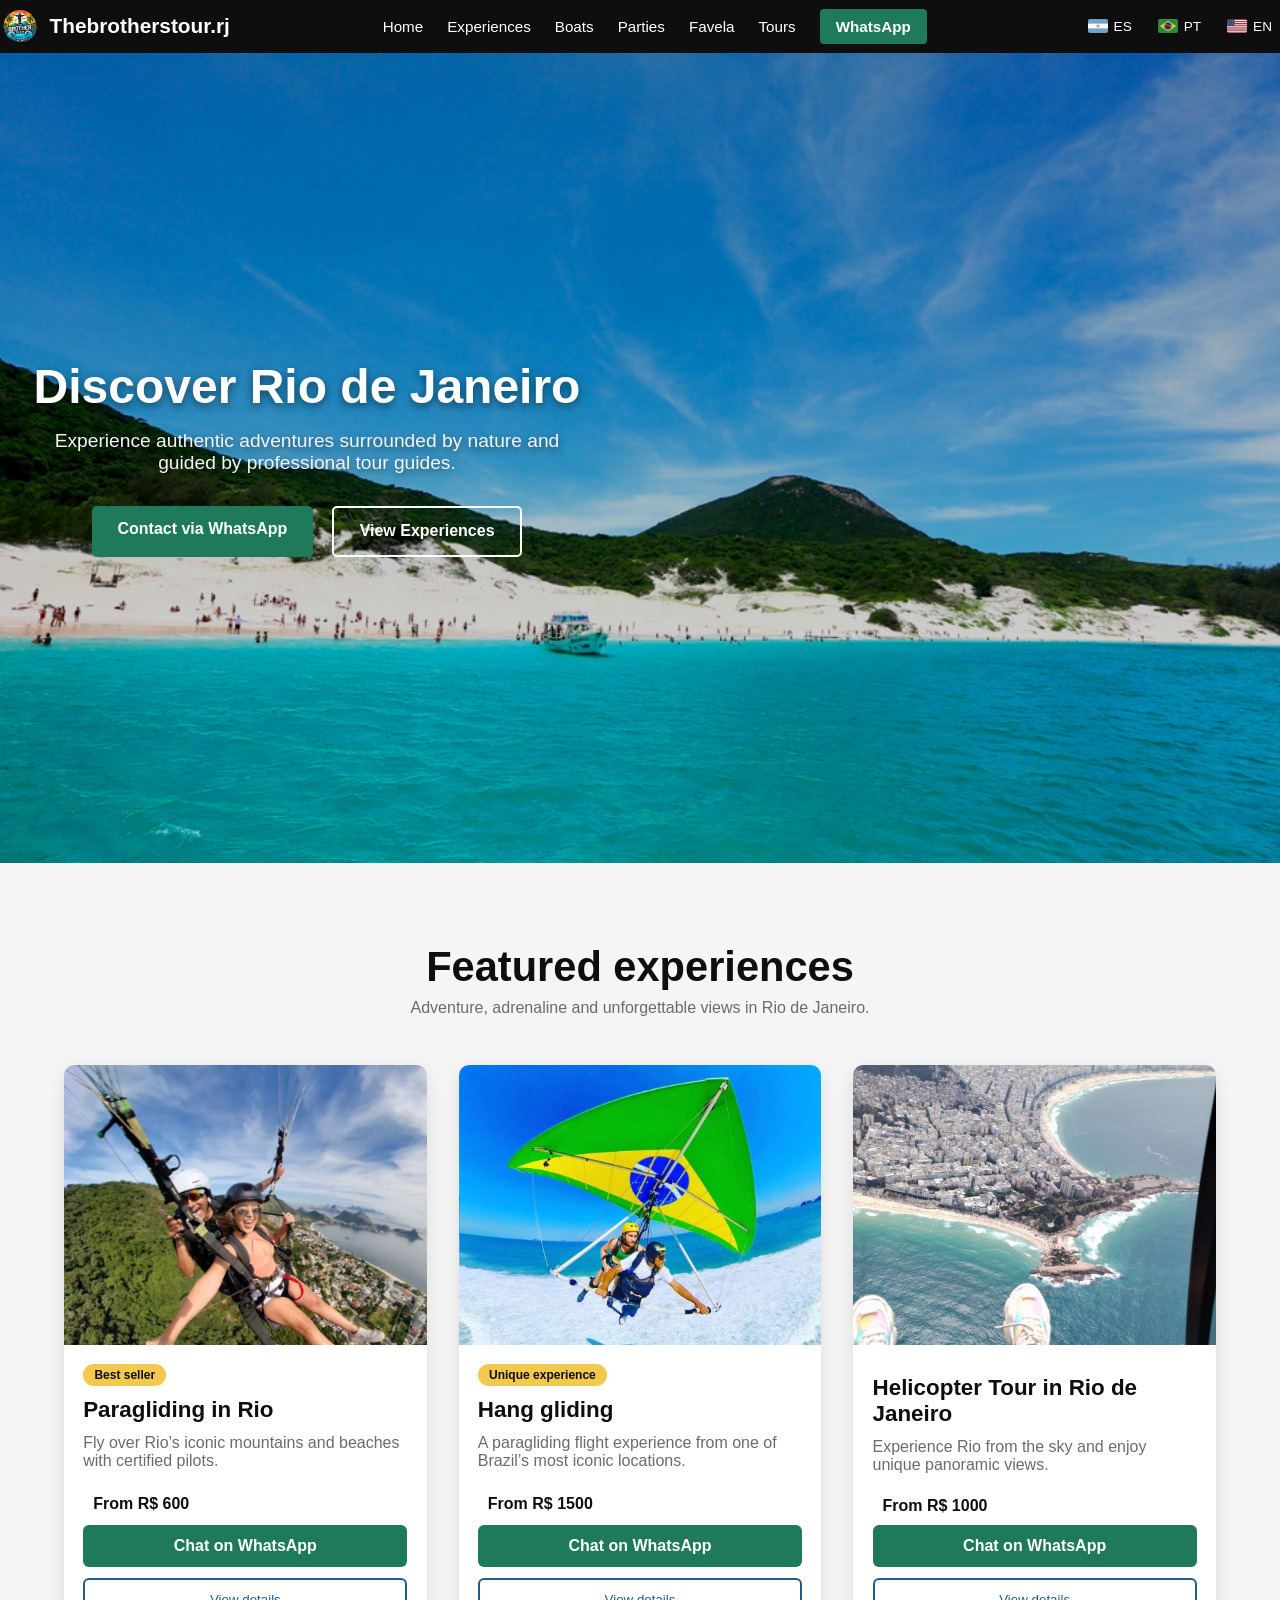
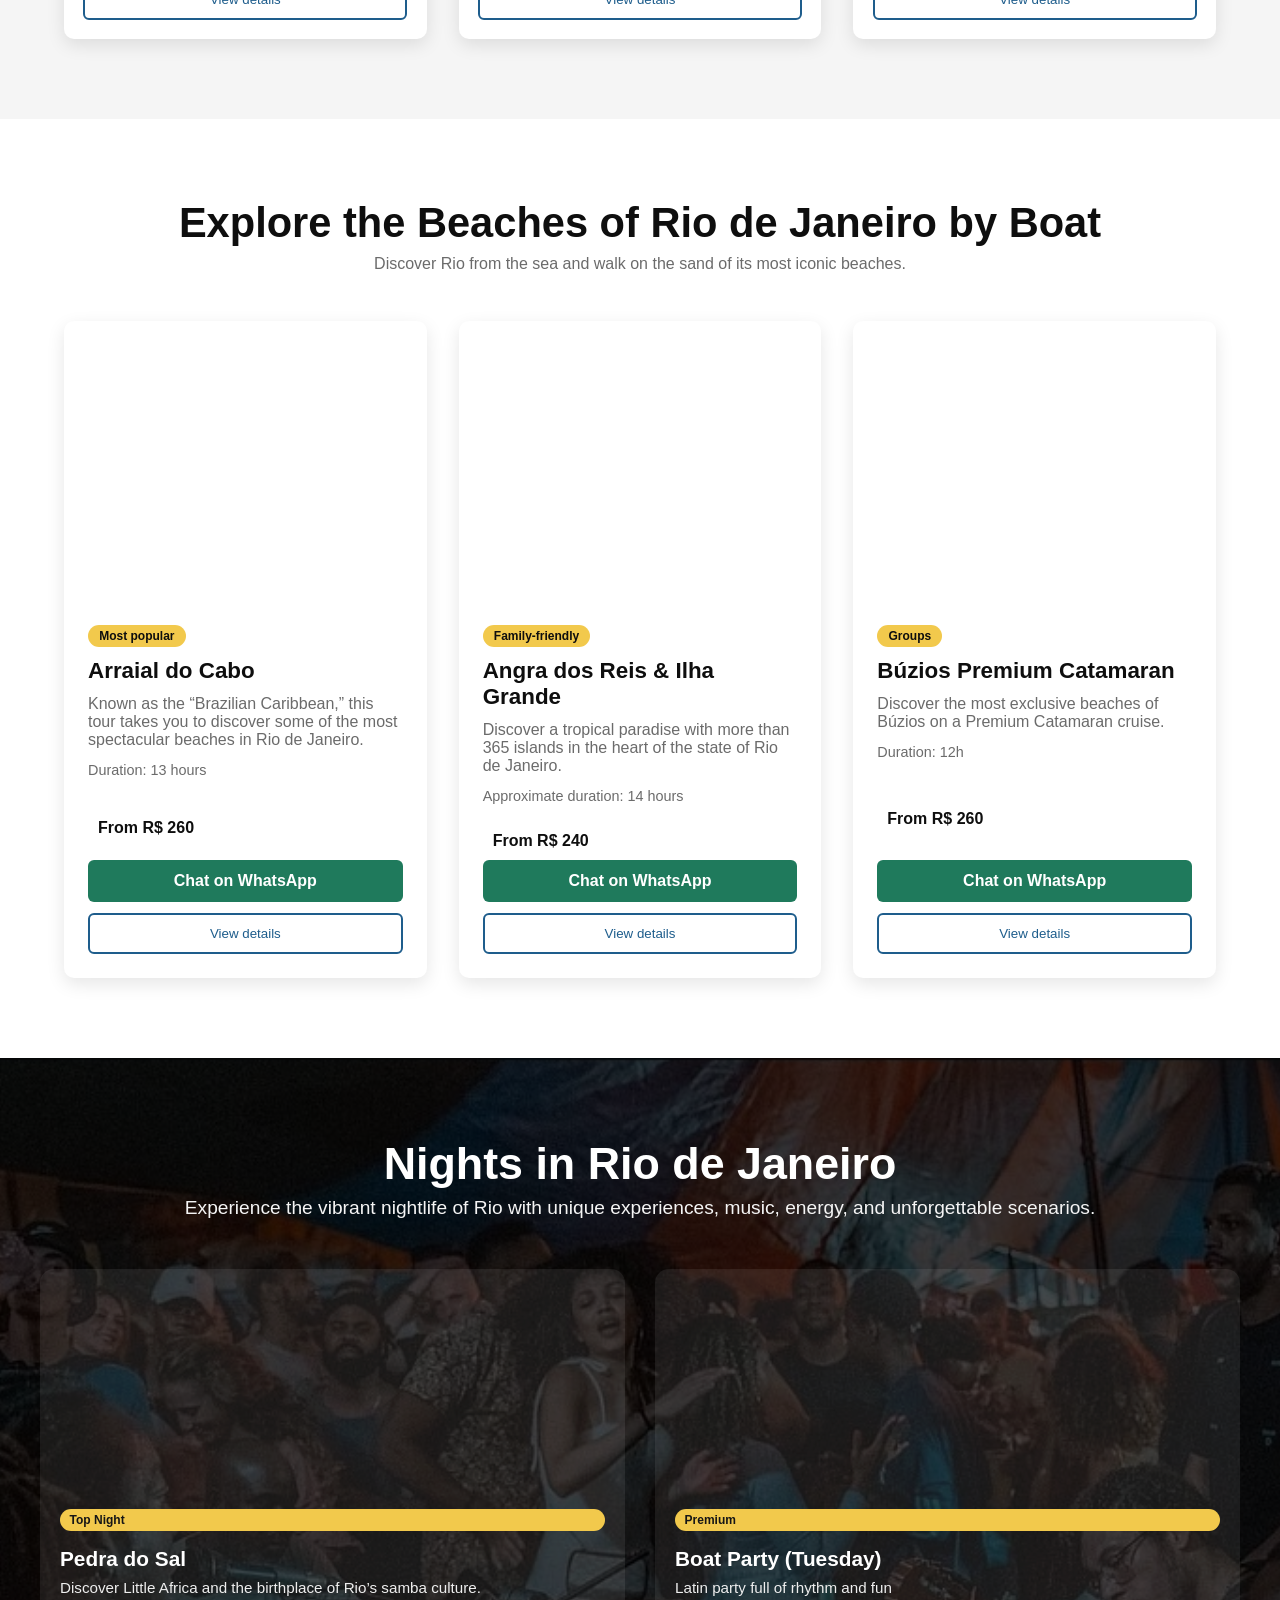
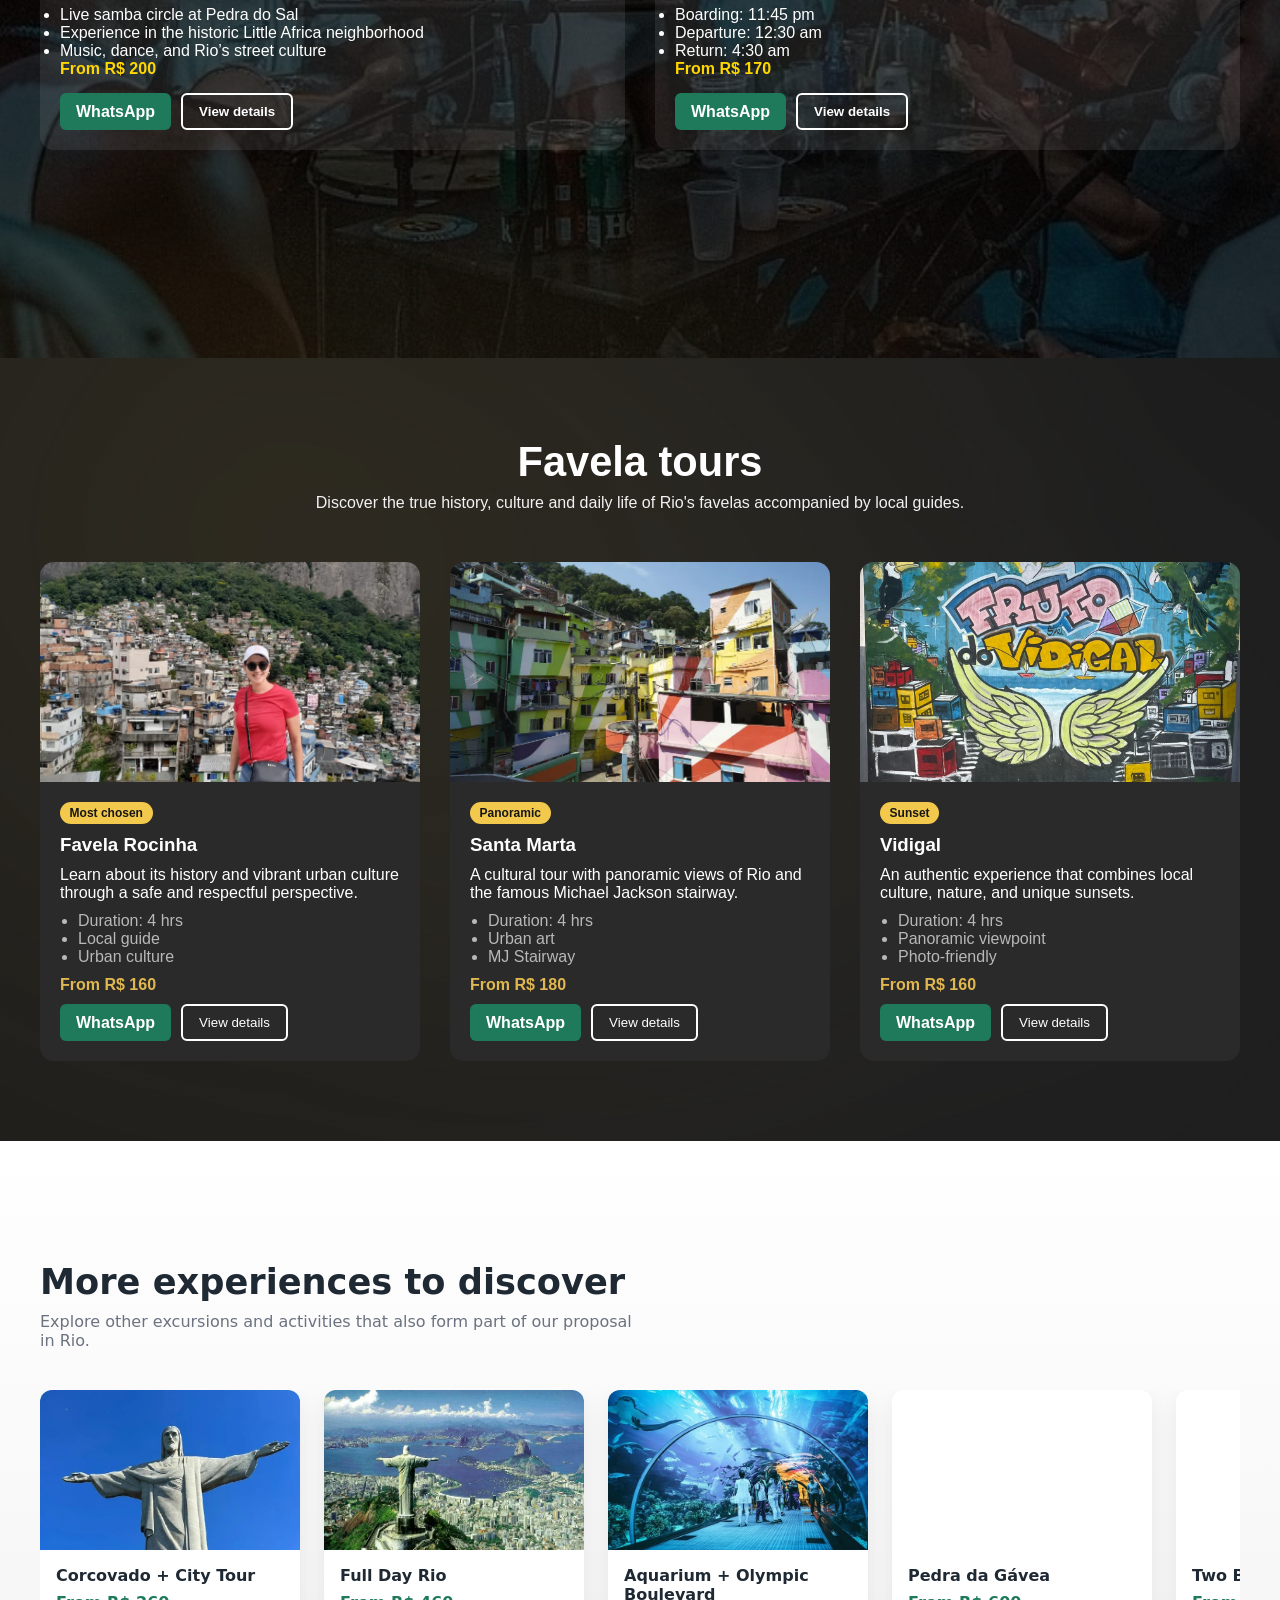
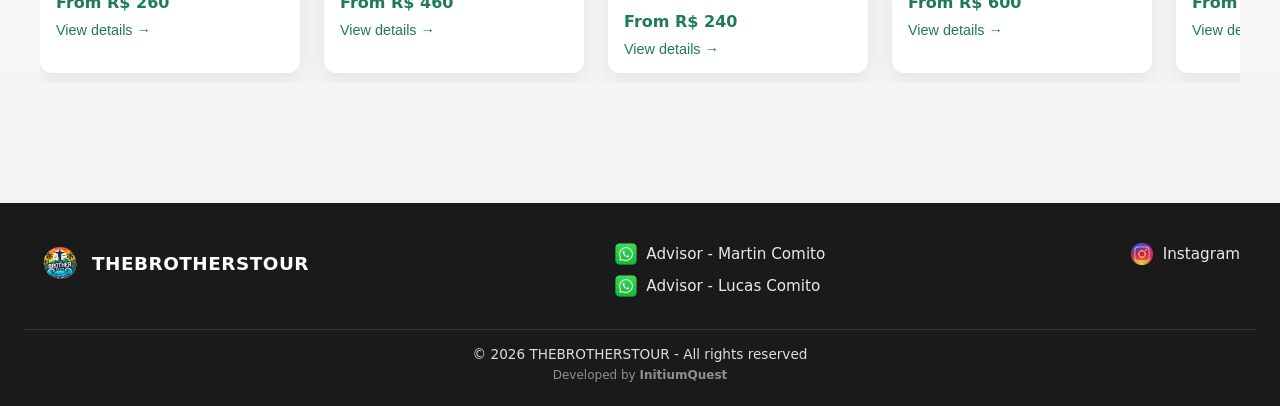
==== commit 99a5c191: "a" ====
--- a/en/index.html
+++ b/en/index.html
@@ -157,7 +157,7 @@
                 <!-- CARD 1 -->
                 <article class="exp-card">
 
-                    <div class="exp-img" style="background-image: url('./assets/principal/cards/parapentcard.webp');">
+                    <div class="exp-img" style="background-image: url('../assets/principal/cards/parapentcard.webp');">
                     </div>
 
                     <div class="exp-content">
@@ -176,13 +176,16 @@
                             <button class="btn-secondary btn-open-modal" data-modal="tourModal"
                                 data-title="Paragliding over Rio de Janeiro"
                                 data-description="Fly and enjoy a one-of-a-kind adventure from the sky!" data-images='[
-                                "./assets/principal/cards/parapentcard.webp",
-                                "./assets/modals/experiencias/para/para1.jpeg",
-                                "./assets/modals/experiencias/para/para2.jpeg",
-                                "./assets/modals/experiencias/para/para3.jpeg",
-                                "./assets/modals/experiencias/para/para4.jpeg",
-                                "./assets/modals/experiencias/para/para5.jpeg",
-                                "./assets/modals/experiencias/para/para6.jpeg"
+                                "../assets/principal/cards/parapentcard.webp",
+                                "../assets/modals/experiencias/para/para1.jpeg",
+                                "../assets/modals/experiencias/para/para2.jpeg",
+                                "../assets/modals/experiencias/para/para3.jpeg",
+                                "../assets/modals/experiencias/para/para4.jpeg",
+                                "../assets/modals/experiencias/para/para5.jpeg",
+                                "../assets/modals/experiencias/para/para6.jpeg",
+                                "../assets/modals/experiencias/para/para7.jpeg",
+                                "../assets/modals/experiencias/para/para8.jpeg",
+                                "../assets/modals/experiencias/para/para9.jpeg"
                             ]' data-duration="10 to 15 minutes of pure adrenaline and scenery" data-stops="-"
                                 data-includes="with professional instructor, panoramic views of the city and its iconic beaches"
                                 data-notincludes="transport to the takeoff point" data-itinerary='[
@@ -202,7 +205,7 @@
                 <!-- CARD 2 -->
                 <article class="exp-card">
 
-                    <div class="exp-img" style="background-image: url('./assets/principal/cards/asadelta.webp');">
+                    <div class="exp-img" style="background-image: url('../assets/principal/cards/asadelta.webp');">
                     </div>
 
                     <div class="exp-content">
@@ -225,7 +228,10 @@
 
                                 Landing takes place at Praia do Pepino beach, in the São Conrado neighborhood."
                                 data-images='[
-                                "./assets/principal/cards/asadelta.webp"
+                                "../assets/principal/cards/asadelta.webp",
+                                "../assets/modals/experiencias/ala/ala1.jpeg",
+                                "../assets/modals/experiencias/ala/ala2.jpeg",
+                                "../assets/modals/experiencias/ala/ala3.jpeg"
                             ]' data-duration="10 to 15 minutes of pure adrenaline and scenery " data-stops=""
                                 data-includes="transport to the ramp, photos and 1 digital video. Basic instruction before takeoff. сопров acompañamiento de instructor certificado durante toda la experiencia"
                                 data-notincludes="Transfers outside the established itinerary"
@@ -247,7 +253,7 @@
                 <article class="exp-card">
 
                     <div class="exp-img"
-                        style="background-image: url('./assets/principal/cards/helicopterocard.webp');">
+                        style="background-image: url('../assets/modals/experiencias/heli/heli1.jpeg');">
                     </div>
 
                     <div class="exp-content">
@@ -265,10 +271,13 @@
                                 data-title="Helicopter Tour over Rio de Janeiro"
                                 data-description="Experience Rio from the sky and enjoy unique panoramic views."
                                 data-images='[
-                                "./assets/principal/cards/helicopterocard.webp",
-                                "/assets/modals/experiencias/heli/heli1.jpeg",
-                                "/assets/modals/experiencias/heli/heli2.jpeg",
-                                "/assets/modals/experiencias/heli/heli3.jpeg"
+                                "../assets/modals/experiencias/heli/heli1.jpeg",
+                                "../assets/modals/experiencias/heli/heli2.jpeg",
+                                "../assets/modals/experiencias/heli/heli3.jpeg",
+                                "../assets/modals/experiencias/heli/heli4.jpeg",
+                                "../assets/modals/experiencias/heli/heli5.jpeg",
+                                "../assets/modals/experiencias/heli/heli6.jpeg",
+                                "../assets/modals/experiencias/heli/heli7.jpeg"
                             ]' data-duration="Depending on the route" 
                                 data-stops="Avenida Niemeyer. Christ the Redeemer. Copacabana Fort. Rio de Janeiro Botanical Garden. Jockey Club. Rodrigo de Freitas Lagoon. Pedra da Gávea. Rocinha. Vidigal."
                                 data-includes="Professional pilot" data-notincludes="Photos" data-itinerary='[
@@ -615,7 +624,7 @@
 
                 <!-- CARD 1 -->
                 <article class="favela-card">
-                    <div class="favela-img" style="background-image:url('./assets/principal/cards/rosiniacard.webp');">
+                    <div class="favela-img" style="background-image:url('../assets/principal/cards/rosiniacard.webp');">
                     </div>
 
                     <div class="favela-content">
@@ -643,11 +652,13 @@
 
                                 The tour offers insight into the community’s daily life, its social projects, and its strong cultural identity."
                                 data-images='[
-                                "./assets/principal/cards/rosiniacard.webp",
-                                "./assets/modals/favelas/rocina/rocina1.jpeg",
-                                "./assets/modals/favelas/rocina/rocina2.jpeg",
-                                "./assets/modals/favelas/rocina/rocina3.jpeg",
-                                "./assets/modals/favelas/rocina/rocina4.jpeg"
+                                "../assets/principal/cards/rosiniacard.webp",
+                                "../assets/modals/favelas/rocina/rocina1.jpeg",
+                                "../assets/modals/favelas/rocina/rocina2.jpeg",
+                                "../assets/modals/favelas/rocina/rocina3.jpeg",
+                                "../assets/modals/favelas/rocina/rocina4.jpeg",
+                                "../assets/modals/favelas/rocina/rocina5.jpeg",
+                                "../assets/modals/favelas/rocina/rocina6.jpeg"
                             ]' data-duration="4 hrs" 
                                 data-stops="Viewpoints, main streets"
                                 data-includes="Local guide, internal transportation"
@@ -674,7 +685,7 @@
 
                 <!-- CARD 2 -->
                 <article class="favela-card">
-                    <div class="favela-img" style="background-image:url('./assets/principal/cards/santamarta.webp');">
+                    <div class="favela-img" style="background-image:url('../assets/principal/cards/santamarta.webp');">
                     </div>
 
                     <div class="favela-content">
@@ -701,10 +712,13 @@
                                 data-title="Santa Marta Cultural Tour"
                                 data-description="A safe and well-organized tour through one of the most visited favelas, known for its history and viewpoints."
                                 data-images='[
-                                "./assets/principal/cards/santamarta.webp",
-                                "./assets/modals/favelas/santamarta/santamarta1.jpeg",
-                                "./assets/modals/favelas/santamarta/santamarta2.jpeg",
-                                "./assets/modals/favelas/santamarta/santamarta3.jpeg"
+                                "../assets/principal/cards/santamarta.webp",
+                                "../assets/modals/favelas/santamarta/santamarta1.jpeg",
+                                "../assets/modals/favelas/santamarta/santamarta2.jpeg",
+                                "../assets/modals/favelas/santamarta/santamarta3.jpeg",
+                                "../assets/modals/favelas/santamarta/santamarta4.jpeg",
+                                "../assets/modals/favelas/santamarta/santamarta5.jpeg",
+                                "../assets/modals/favelas/santamarta/santamarta6.jpeg"
                             ]' data-duration="4 hrs" 
                                 data-stops="Stairways, viewpoints, murals"
                                 data-includes="Local guide throughout the tour. Cable car ride up to the fifth station. Photo stops at viewpoints. "
@@ -734,7 +748,7 @@
 
                 <!-- CARD 3 -->
                 <article class="favela-card">
-                    <div class="favela-img" style="background-image:url('./assets/principal/cards/vidigalcard.webp');">
+                    <div class="favela-img" style="background-image:url('../assets/modals/favelas/vidigal/vidigal6.jpeg');">
                     </div>
 
                     <div class="favela-content">
@@ -763,11 +777,15 @@
 
                                 During the tour, you will learn about Rio de Janeiro’s social reality while exploring one of the city’s most well-known favelas with the best views."
                                 data-images='[
-                                "./assets/principal/cards/vidigalcard.webp",
-                                "./assets/modals/favelas/vidigal/vidigal1.jpeg",
-                                "./assets/modals/favelas/vidigal/vidigal2.jpeg",
-                                "./assets/modals/favelas/vidigal/vidigal3.jpeg",
-                                "./assets/modals/favelas/vidigal/vidigal4.jpeg"
+                                "../assets/modals/favelas/vidigal/vidigal1.jpeg",
+                                "../assets/modals/favelas/vidigal/vidigal2.jpeg",
+                                "../assets/modals/favelas/vidigal/vidigal3.jpeg",
+                                "../assets/modals/favelas/vidigal/vidigal4.jpeg",
+                                "../assets/modals/favelas/vidigal/vidigal5.jpeg",
+                                "../assets/modals/favelas/vidigal/vidigal6.jpeg",
+                                "../assets/modals/favelas/vidigal/vidigal7.jpeg",
+                                "../assets/modals/favelas/vidigal/vidigal8.jpeg",
+                                "../assets/modals/favelas/vidigal/vidigal9.jpeg"
                             
                             ]' data-duration="4 hrs" 
                                 data-stops="Panoramic photo stops"
@@ -803,7 +821,7 @@
 
                 <!-- CARD 1 -->
                 <article class="x-extras__card">
-                    <div class="x-extras__img" style="background-image:url('./assets/principal/cards/corco.jpg');">
+                    <div class="x-extras__img" style="background-image:url('../assets/principal/cards/corco.jpg');">
                     </div>
 
                     <div class="x-extras__body">
@@ -814,13 +832,13 @@
                             data-title="Christ the Redeemer + City Tour"
                             data-description="A visit to Rio de Janeiro’s main tourist attractions"
                             data-images='[
-                            "./assets/principal/cards/cristocard.jpg",
-                            "./assets/modals/tours/cor/cor1.jpeg",
-                            "./assets/modals/tours/cor/cor2.jpeg",
-                            "./assets/modals/tours/cor/cor3.jpeg",
-                            "./assets/modals/tours/cor/cor4.jpeg",
-                            "./assets/modals/tours/cor/cor5.jpeg",
-                            "./assets/modals/tours/cor/cor6.jpeg"
+                            "../assets/principal/cards/cristocard.jpg",
+                            "../assets/modals/tours/cor/cor1.jpeg",
+                            "../assets/modals/tours/cor/cor2.jpeg",
+                            "../assets/modals/tours/cor/cor3.jpeg",
+                            "../assets/modals/tours/cor/cor4.jpeg",
+                            "../assets/modals/tours/cor/cor5.jpeg",
+                            "../assets/modals/tours/cor/cor6.jpeg"
                         ]' data-duration="5 hrs" 
                             data-stops="Christ the Redeemer. Sambadrome. Metropolitan Cathedral. Selarón Steps. Lapa Arches. Maracanã Stadium."
                             data-includes="Round-trip hotel transfer. Specialized bilingual guide. Christ the Redeemer ticket. Buffet lunch."
@@ -844,7 +862,7 @@
                 <!-- CARD 2 -->
                 <article class="x-extras__card">
                     <div class="x-extras__img"
-                        style="background-image:url('./assets/principal/cards/fulldayrio.webp');"></div>
+                        style="background-image:url('../assets/principal/cards/fulldayrio.webp');"></div>
 
                     <div class="x-extras__body">
                         <h3 class="x-extras__card-title">Full Day Rio</h3>
@@ -853,14 +871,14 @@
                         <button class="x-extras__link btn-open-modal" data-modal="tourModal" data-title="Full Day Rio"
                             data-description="Discover the main attractions of Rio de Janeiro in a unique full-day experience." 
                             data-images='[
-                            "./assets/principal/cards/fulldayrio.webp",
-                            "./assets/modals/tours/fulldayrio/rio2.jpeg",
-                            "./assets/modals/tours/fulldayrio/rio3.jpeg",
-                            "./assets/modals/tours/fulldayrio/rio4.jpeg",
-                            "./assets/modals/tours/fulldayrio/rio5.jpeg",
-                            "./assets/modals/tours/fulldayrio/rio6.jpeg",
-                            "./assets/modals/tours/fulldayrio/rio7.jpeg",
-                            "./assets/modals/tours/fulldayrio/rio8.jpeg"
+                            "../assets/principal/cards/fulldayrio.webp",
+                            "../assets/modals/tours/fulldayrio/rio2.jpeg",
+                            "../assets/modals/tours/fulldayrio/rio3.jpeg",
+                            "../assets/modals/tours/fulldayrio/rio4.jpeg",
+                            "../assets/modals/tours/fulldayrio/rio5.jpeg",
+                            "../assets/modals/tours/fulldayrio/rio6.jpeg",
+                            "../assets/modals/tours/fulldayrio/rio7.jpeg",
+                            "../assets/modals/tours/fulldayrio/rio8.jpeg"
                         ]' data-duration="9 hrs" 
                             data-stops="Christ the Redeemer, Sugarloaf Mountain, City Tour"
                             data-includes="Round-trip hotel transfer. Specialized bilingual guide. Christ the Redeemer ticket. Sugarloaf Mountain entrance. Buffet lunch."
@@ -882,7 +900,7 @@
 
                 <!-- CARD 3 -->
                 <article class="x-extras__card">
-                    <div class="x-extras__img" style="background-image:url('./assets/principal/cards/acuario.jpg');">
+                    <div class="x-extras__img" style="background-image:url('../assets/principal/cards/acuario.jpg');">
                     </div>
 
                     <div class="x-extras__body">
@@ -892,10 +910,12 @@
                         <button class="x-extras__link btn-open-modal" data-modal="tourModal"
                             data-title="Aquarium + Olympic Boulevard"
                             data-description="An urban and cultural experience in Rio’s Olympic zone." data-images='[
-                            "./assets/principal/cards/acuario.jpg",
-                            "./assets/modals/tours/acuario/uno.jpeg",
-                            "./assets/modals/tours/acuario/dos.jpeg",
-                            "./assets/modals/tours/acuario/tres.jpeg"
+                            "../assets/principal/cards/acuario.jpg",
+                            "../assets/modals/tours/acuario/uno.jpeg",
+                            "../assets/modals/tours/acuario/dos.jpeg",
+                            "../assets/modals/tours/acuario/tres.jpeg",
+                            "../assets/modals/tours/acuario/cuatro.jpeg",
+                            "../assets/modals/tours/acuario/cinco.jpeg"
                         ]' data-duration="4 hrs" 
                             data-stops="Aquarium, Olympic Boulevard" 
                             data-includes="Round-trip hotel transfer. Tour guide. Aquarium ticket."
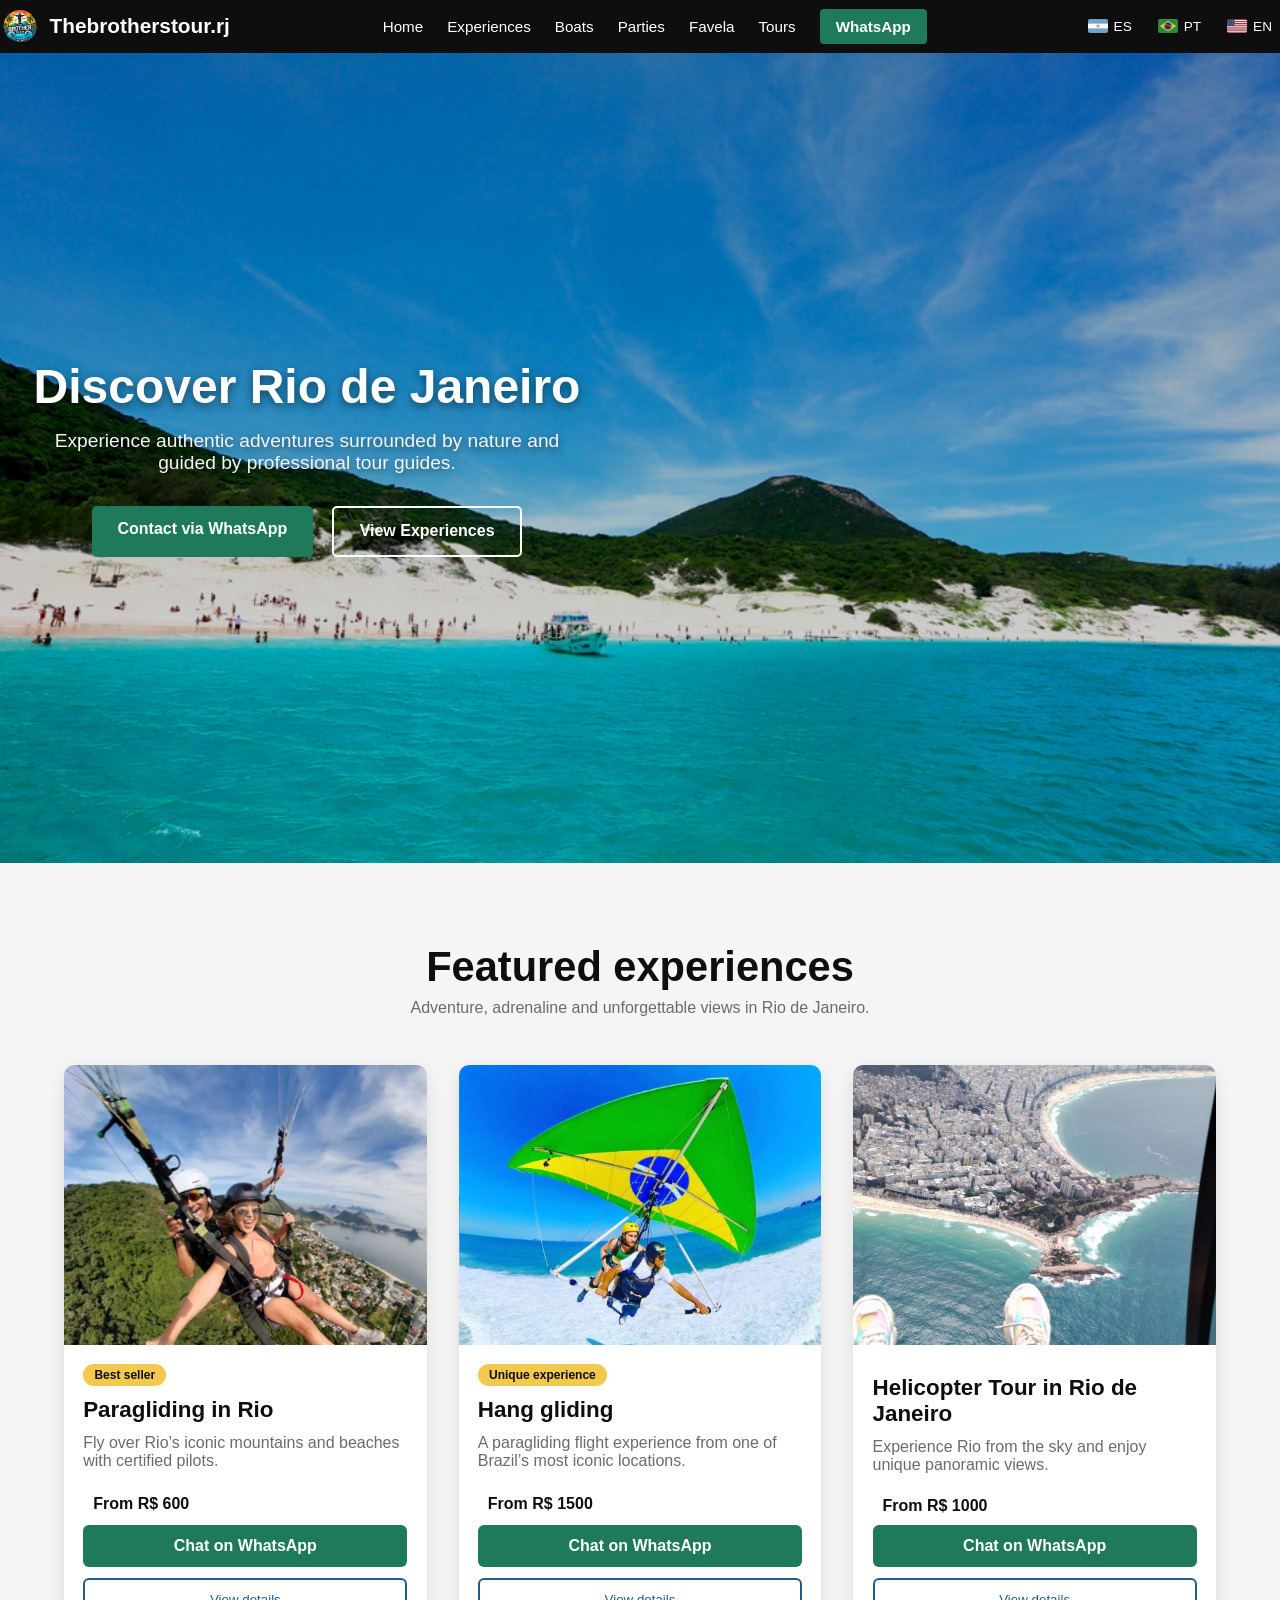
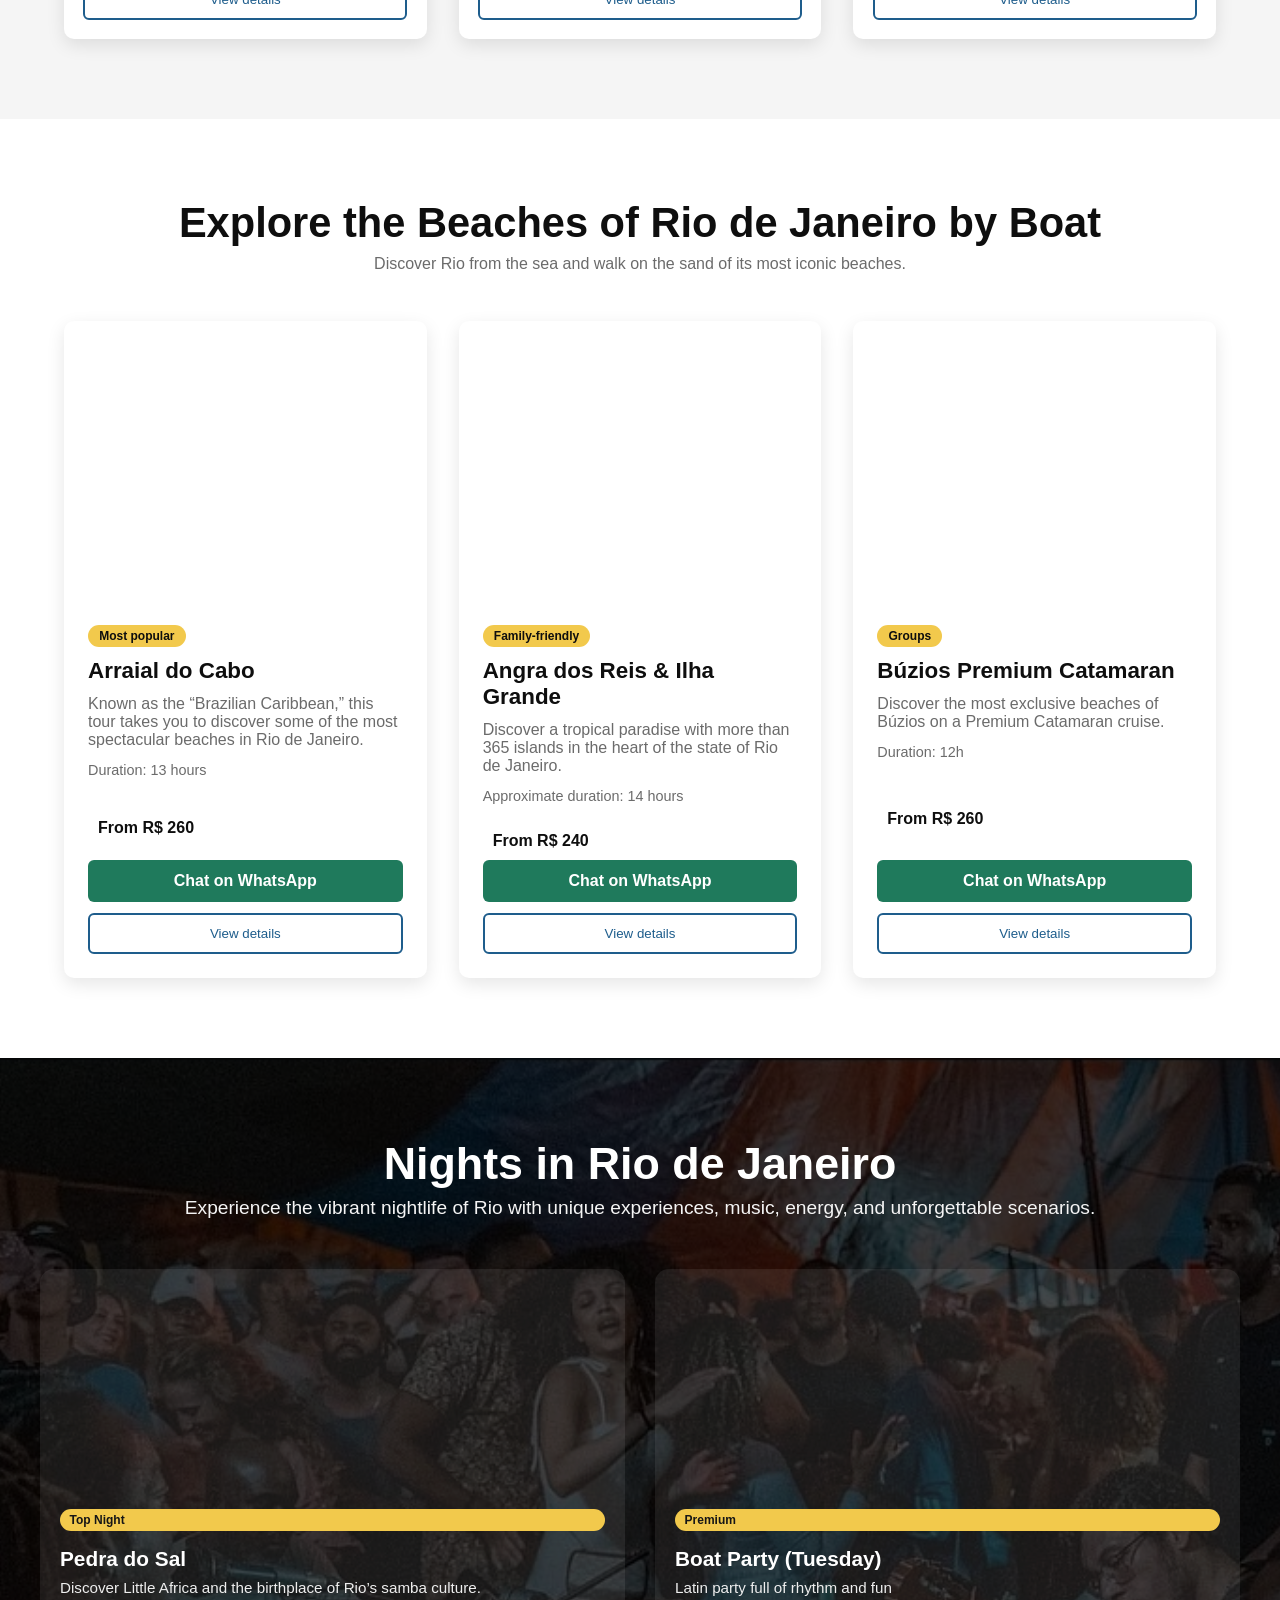
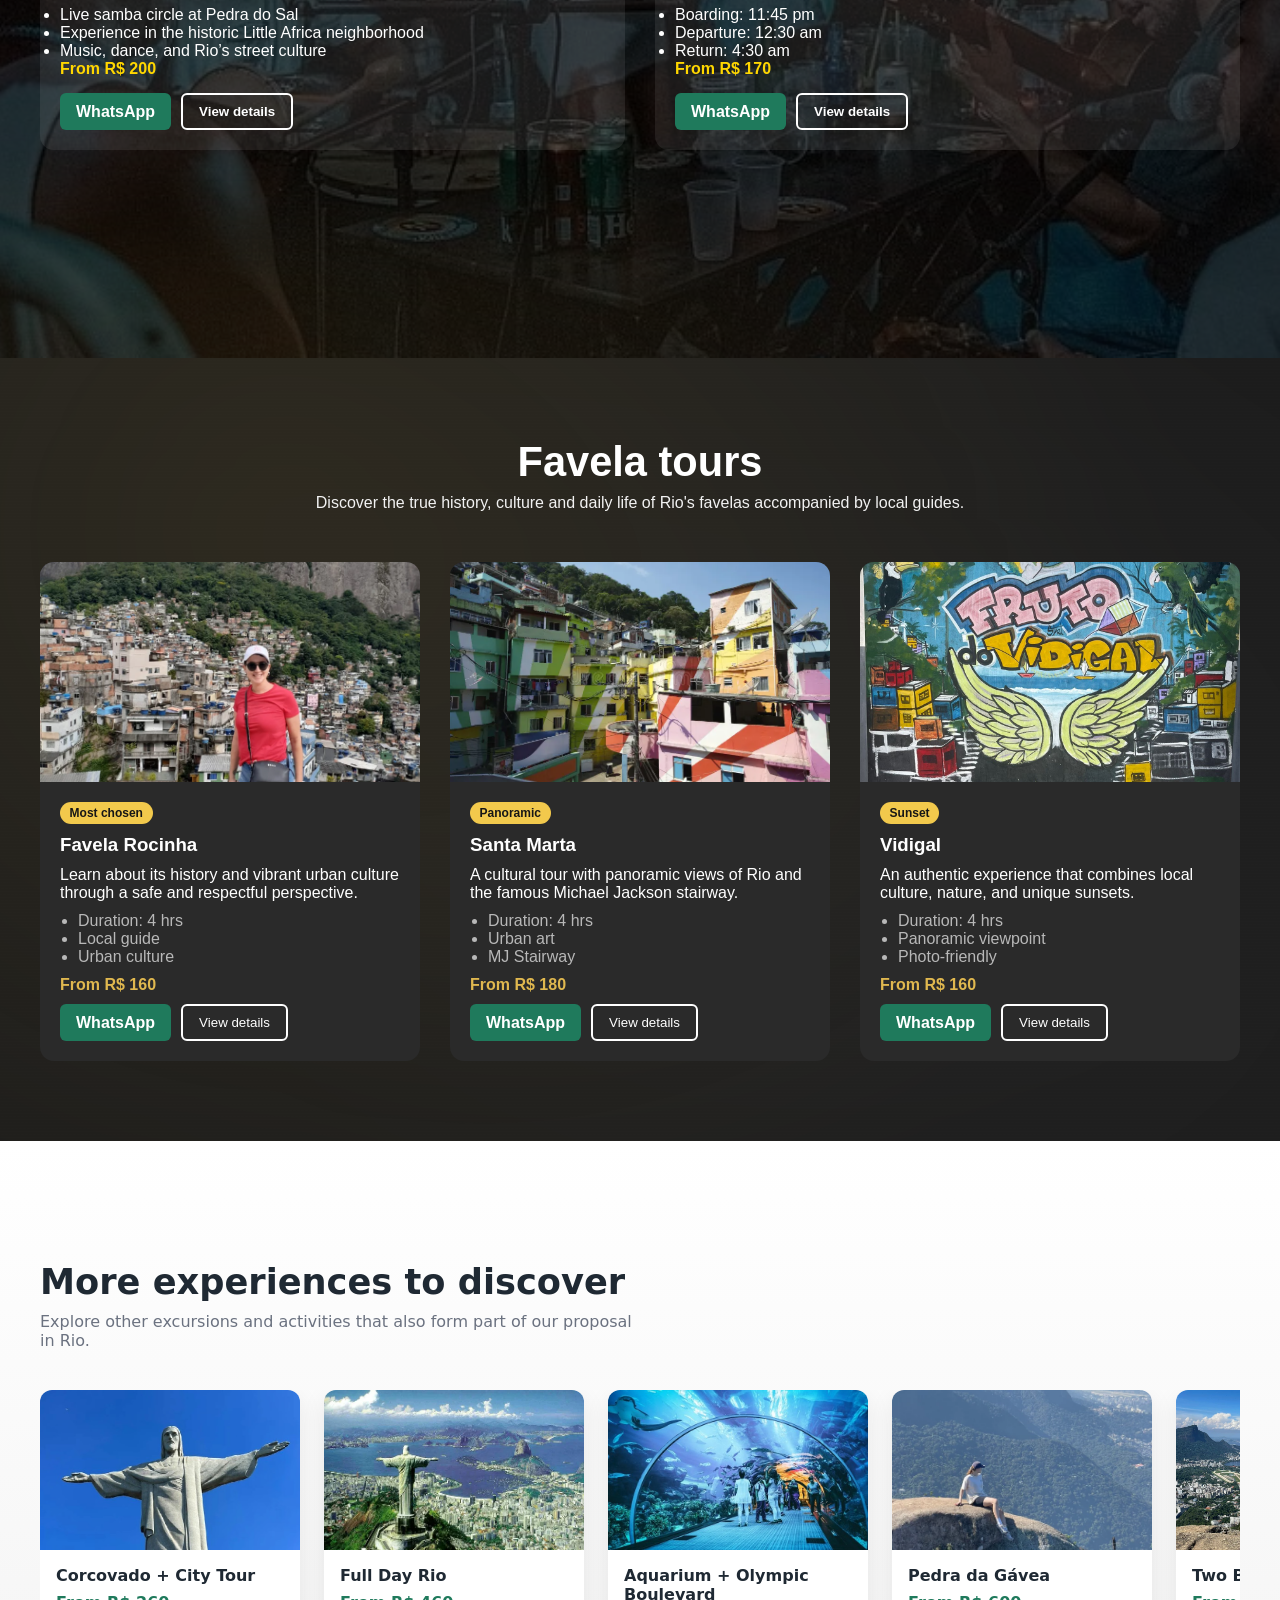
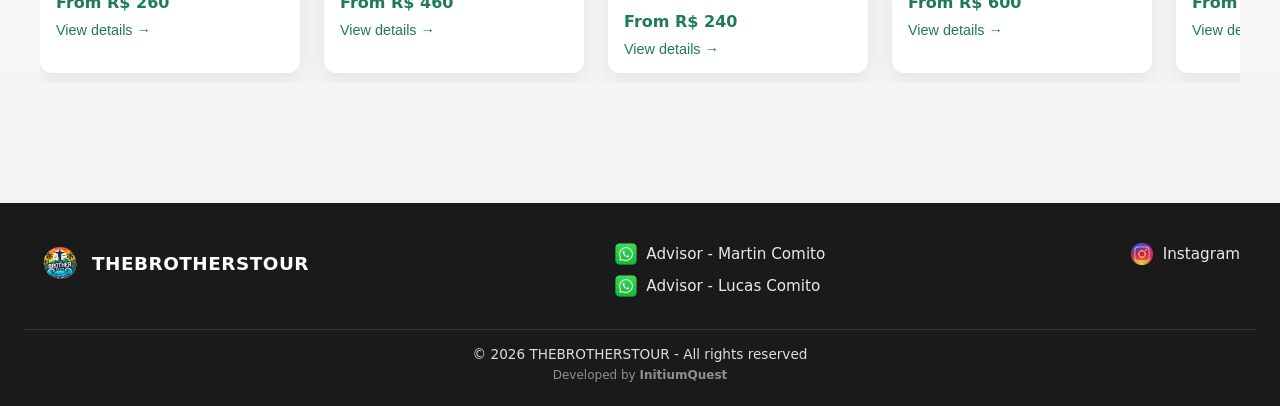
==== commit 20b1d4d4: "a" ====
--- a/en/index.html
+++ b/en/index.html
@@ -2,54 +2,52 @@
 
 <head>
     <meta charset="UTF-8">
+    <meta name="google" content="notranslate">
     <meta name="viewport" content="width=device-width, initial-scale=1.0">
-    <meta name="google" content="notranslate">
 
     <!-- SEO BASE -->
-    <title>Rio de Janeiro Tours | Favelas, Boat Parties, Helicopter Rides & Adventures | The Brothers Tour</title>
+    <title>Rio de Janeiro Tours | Favelas, Boat Parties & Adventures | The Brothers Tour</title>
 
     <meta name="description"
-        content="Discover Rio de Janeiro with unique local experiences: favela tours, boat parties, helicopter rides, Christ the Redeemer, Pedra do Telégrafo and more. Local guides, safe tours and easy WhatsApp booking.">
-
-    <meta name="keywords"
-        content="rio de janeiro tours, rio de janeiro excursions, rio favela tour, rio boat party, christ the redeemer tour, pedra do telegrafo hike, angra dos reis tour, things to do in rio, rio experiences, brazil tours">
+        content="Discover Rio de Janeiro through authentic local experiences: favela tours, boat parties, helicopter rides, Christ the Redeemer, Pedra do Telégrafo and more. Safe tours with local guides and instant WhatsApp booking.">
 
     <meta name="author" content="The Brothers Tour">
     <meta name="robots" content="index, follow">
 
+    <!-- CANONICAL -->
+    <link rel="canonical" href="https://www.thebrotherstourrj.com/en/">
+
     <!-- LANGUAGE ALTERNATES (HREFLANG) -->
-    <link rel="alternate" hreflang="es-AR" href="https://thebrotherstour.com/">
-    <link rel="alternate" hreflang="en" href="https://thebrotherstour.com/en/">
-    <link rel="alternate" hreflang="pt-BR" href="https://thebrotherstour.com/pt/">
-    <link rel="alternate" hreflang="x-default" href="https://thebrotherstour.com/">
-
-    <!-- CANONICAL (EN VERSION) -->
-    <link rel="canonical" href="https://thebrotherstour.com/en/">
+    <link rel="alternate" hreflang="es-AR" href="https://www.thebrotherstourrj.com/">
+    <link rel="alternate" hreflang="en" href="https://www.thebrotherstourrj.com/en/">
+    <link rel="alternate" hreflang="pt-BR" href="https://www.thebrotherstourrj.com/pt/">
+    <link rel="alternate" hreflang="x-default" href="https://www.thebrotherstourrj.com/">
 
     <!-- OPEN GRAPH (Facebook / WhatsApp / Instagram) -->
     <meta property="og:type" content="website">
-    <meta property="og:title" content="Rio de Janeiro Tours | Unique Local Experiences with Expert Guides">
+    <meta property="og:title" content="Rio de Janeiro Tours | Favelas, Boat Parties & Local Adventures">
     <meta property="og:description"
         content="Experience Rio like a local: favelas, boat parties, helicopter flights, beaches and unforgettable adventures. Book instantly via WhatsApp.">
     <meta property="og:image"
-        content="https://thebrotherstour.com/assets/og/og-tours-rio-de-janeiro-thebrotherstour.png">
-    <meta property="og:url" content="https://thebrotherstour.com/en/">
+        content="https://www.thebrotherstourrj.com/assets/og/og-tours-rio-de-janeiro-thebrotherstour.png">
+    <meta property="og:url" content="https://www.thebrotherstourrj.com/en/">
     <meta property="og:site_name" content="The Brothers Tour">
 
     <!-- TWITTER CARD -->
     <meta name="twitter:card" content="summary_large_image">
     <meta name="twitter:title" content="Rio de Janeiro Tours | The Brothers Tour">
     <meta name="twitter:description"
-        content="Real local experiences in Rio: favelas, boats, parties, nature and adventure. Book via WhatsApp.">
+        content="Real local experiences in Rio: favelas, boats, parties, nature and adventure. Book via WhatsApp instantly.">
     <meta name="twitter:image"
-        content="https://thebrotherstour.com/assets/og/og-tours-rio-de-janeiro-thebrotherstour.png">
+        content="https://www.thebrotherstourrj.com/assets/og/og-tours-rio-de-janeiro-thebrotherstour.png">
+
+    <!-- MOBILE UX -->
+    <meta name="theme-color" content="#000000">
 
     <!-- FAVICON -->
     <link rel="icon" href="/favicon.ico" type="image/x-icon">
-
     <link rel="icon" type="image/png" sizes="32x32" href="/assets/icons/favicon-32x32.png">
     <link rel="icon" type="image/png" sizes="16x16" href="/assets/icons/favicon-16x16.png">
-
     <link rel="apple-touch-icon" sizes="180x180" href="/assets/icons/favicon-180x180.png">
 
     <!-- CSS -->
@@ -117,7 +115,7 @@
     <!-- HERO MAIN -->
     <section class="hero-main" id="inicio">
 
-        <img src="../assets/playaportada.jpg" alt="Rio de Janeiro" class="hero-main__image js-parallax">
+        <img src="../assets/playaportada.jpg" alt="Scenic views of Rio de Janeiro with urban landscapes and nature during tourist experiences" class="hero-main__image js-parallax">
 
         <div class="hero-main__overlay"></div>
 
@@ -934,7 +932,7 @@
 
                 <!-- CARD 4 -->
                 <article class="x-extras__card">
-                    <div class="x-extras__img" style="background-image:url('./assets/principal/cards/dagavea.webp');">
+                    <div class="x-extras__img" style="background-image:url('../assets/principal/cards/dagavea.webp');">
                     </div>
 
                     <div class="x-extras__body">
@@ -945,7 +943,7 @@
                             data-title="Pedra da Gávea"
                             data-description="Adventure and trekking with incredible views." 
                             data-images='[
-                            "./assets/principal/cards/dagavea.webp"
+                            "../assets/principal/cards/dagavea.webp"
                         ]' data-duration="8 hrs" 
                             data-stops="Pedra da Gávea" 
                             data-includes="Round-trip hotel transfer. Specialized guide."
@@ -971,7 +969,7 @@
                 <!-- CARD 5 -->
                 <article class="x-extras__card">
                     <div class="x-extras__img"
-                        style="background-image:url('./assets/principal/cards/morrodoisdoiscard.webp');"></div>
+                        style="background-image:url('../assets/principal/cards/morrodoisdoiscard.webp');"></div>
 
                     <div class="x-extras__body">
                         <h3 class="x-extras__card-title">Two Brothers Hill</h3>
@@ -982,10 +980,10 @@
                             data-description="Two Brothers Hill offers one of the most incredible views of Rio de Janeiro and is one of the city’s most iconic postcards. From the top, you can see the entire South Zone, with its beaches, neighborhoods, and clearly defined landscapes.
                                             The hike follows a trail that starts in the Vidigal community and ends at the summit of the “bigger brother.” It is a short, accessible walk with an impressive visual reward."
                             data-images='[
-                            "./assets/principal/cards/morrodoisdoiscard.webp",
-                            "./assets/modals/tours/morrodois/morro1.jpeg",
-                            "./assets/modals/tours/morrodois/morro2.jpeg",
-                            "./assets/modals/tours/morrodois/morro3.jpeg"
+                            "../assets/principal/cards/morrodoisdoiscard.webp",
+                            "../assets/modals/tours/morrodois/morro1.jpeg",
+                            "../assets/modals/tours/morrodois/morro2.jpeg",
+                            "../assets/modals/tours/morrodois/morro3.jpeg"
                         ]' data-duration="5 hrs" 
                             data-stops="Two Brothers Hill"
                             data-includes="Guided hike to the summit of Two Brothers Hill. Assistance throughout the entire route. Panoramic views of Rio de Janeiro’s South Zone"
@@ -1006,7 +1004,7 @@
                 <!-- CARD 6 -->
                 <article class="x-extras__card">
                     <div class="x-extras__img"
-                        style="background-image:url('./assets/principal/cards/pedratelcard.webp');"></div>
+                        style="background-image:url('../assets/principal/cards/pedratelcard.webp');"></div>
 
                     <div class="x-extras__body">
                         <h3 class="x-extras__card-title">Pedra do Telégrafo</h3>
@@ -1018,11 +1016,11 @@
 
                             During the tour, you will pass through unique natural landscapes in Rio de Janeiro, combining hiking, nature, and photography."
                             data-images='[
-                            "./assets/principal/cards/pedratelcard.webp",    
-                            "./assets/modals/tours/telegrafo/uno.jpeg",
-                            "./assets/modals/tours/telegrafo/dos.jpg",
-                            "./assets/modals/tours/telegrafo/tres.jpeg",
-                            "./assets/modals/tours/telegrafo/cuatro.jpeg"
+                            "../assets/principal/cards/pedratelcard.webp",    
+                            "../assets/modals/tours/telegrafo/uno.jpeg",
+                            "../assets/modals/tours/telegrafo/dos.jpg",
+                            "../assets/modals/tours/telegrafo/tres.jpeg",
+                            "../assets/modals/tours/telegrafo/cuatro.jpeg"
                         ]' data-duration="5 hrs" 
                             data-stops="Pedra do Telégrafo"
                             data-includes="Round-trip hotel transfer. Specialized tour guide"
@@ -1043,7 +1041,7 @@
                 <!-- CARD 7 -->
                 <article class="x-extras__card">
                     <div class="x-extras__img"
-                        style="background-image:url('./assets/principal/cards/standuppaddlecard.webp');"></div>
+                        style="background-image:url('../assets/principal/cards/standuppaddlecard.webp');"></div>
 
                     <div class="x-extras__body">
                         <h3 class="x-extras__card-title">Sunrise in Copacabana + Stand Up Paddle</h3>
@@ -1055,12 +1053,12 @@
 
                             The meeting point is at the iconic Avenida Atlântica, in the Posto 6 area, where a guided experience begins combining safety, professional photography, and an unforgettable natural setting by the sea."
                             data-images='[
-                            "./assets/principal/cards/standuppaddlecard.webp",
-                            "./assets/modals/tours/amanecercopa/copa1.jpeg",
-                            "./assets/modals/tours/amanecercopa/copa2.jpeg",
-                            "./assets/modals/tours/amanecercopa/copa3.jpeg",
-                            "./assets/modals/tours/amanecercopa/copa4.jpeg",
-                            "./assets/modals/tours/amanecercopa/copa5.jpeg"
+                            "../assets/principal/cards/standuppaddlecard.webp",
+                            "../assets/modals/tours/amanecercopa/copa1.jpeg",
+                            "../assets/modals/tours/amanecercopa/copa2.jpeg",
+                            "../assets/modals/tours/amanecercopa/copa3.jpeg",
+                            "../assets/modals/tours/amanecercopa/copa4.jpeg",
+                            "../assets/modals/tours/amanecercopa/copa5.jpeg"
                         ]' data-duration="2 hrs" 
                             data-stops="Copacabana"
                             data-includes="Unlimited photography during the experience" 
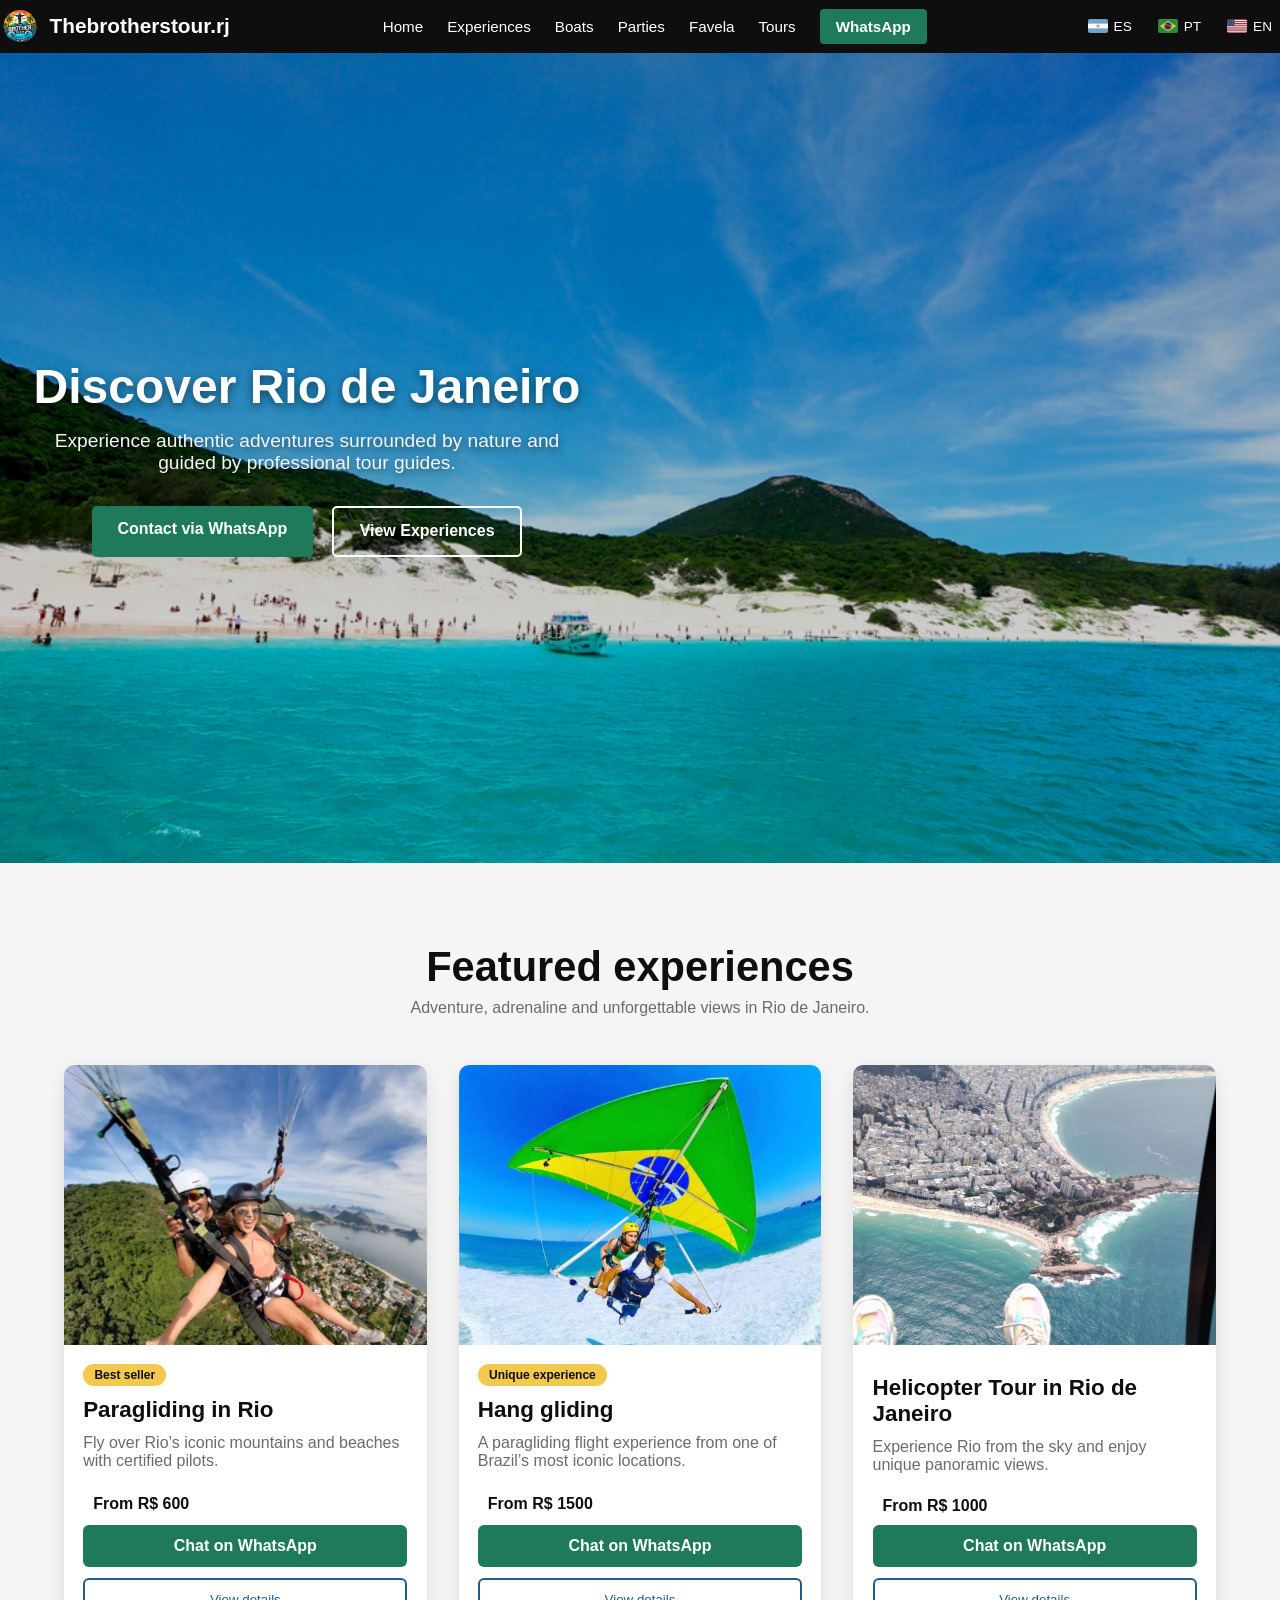
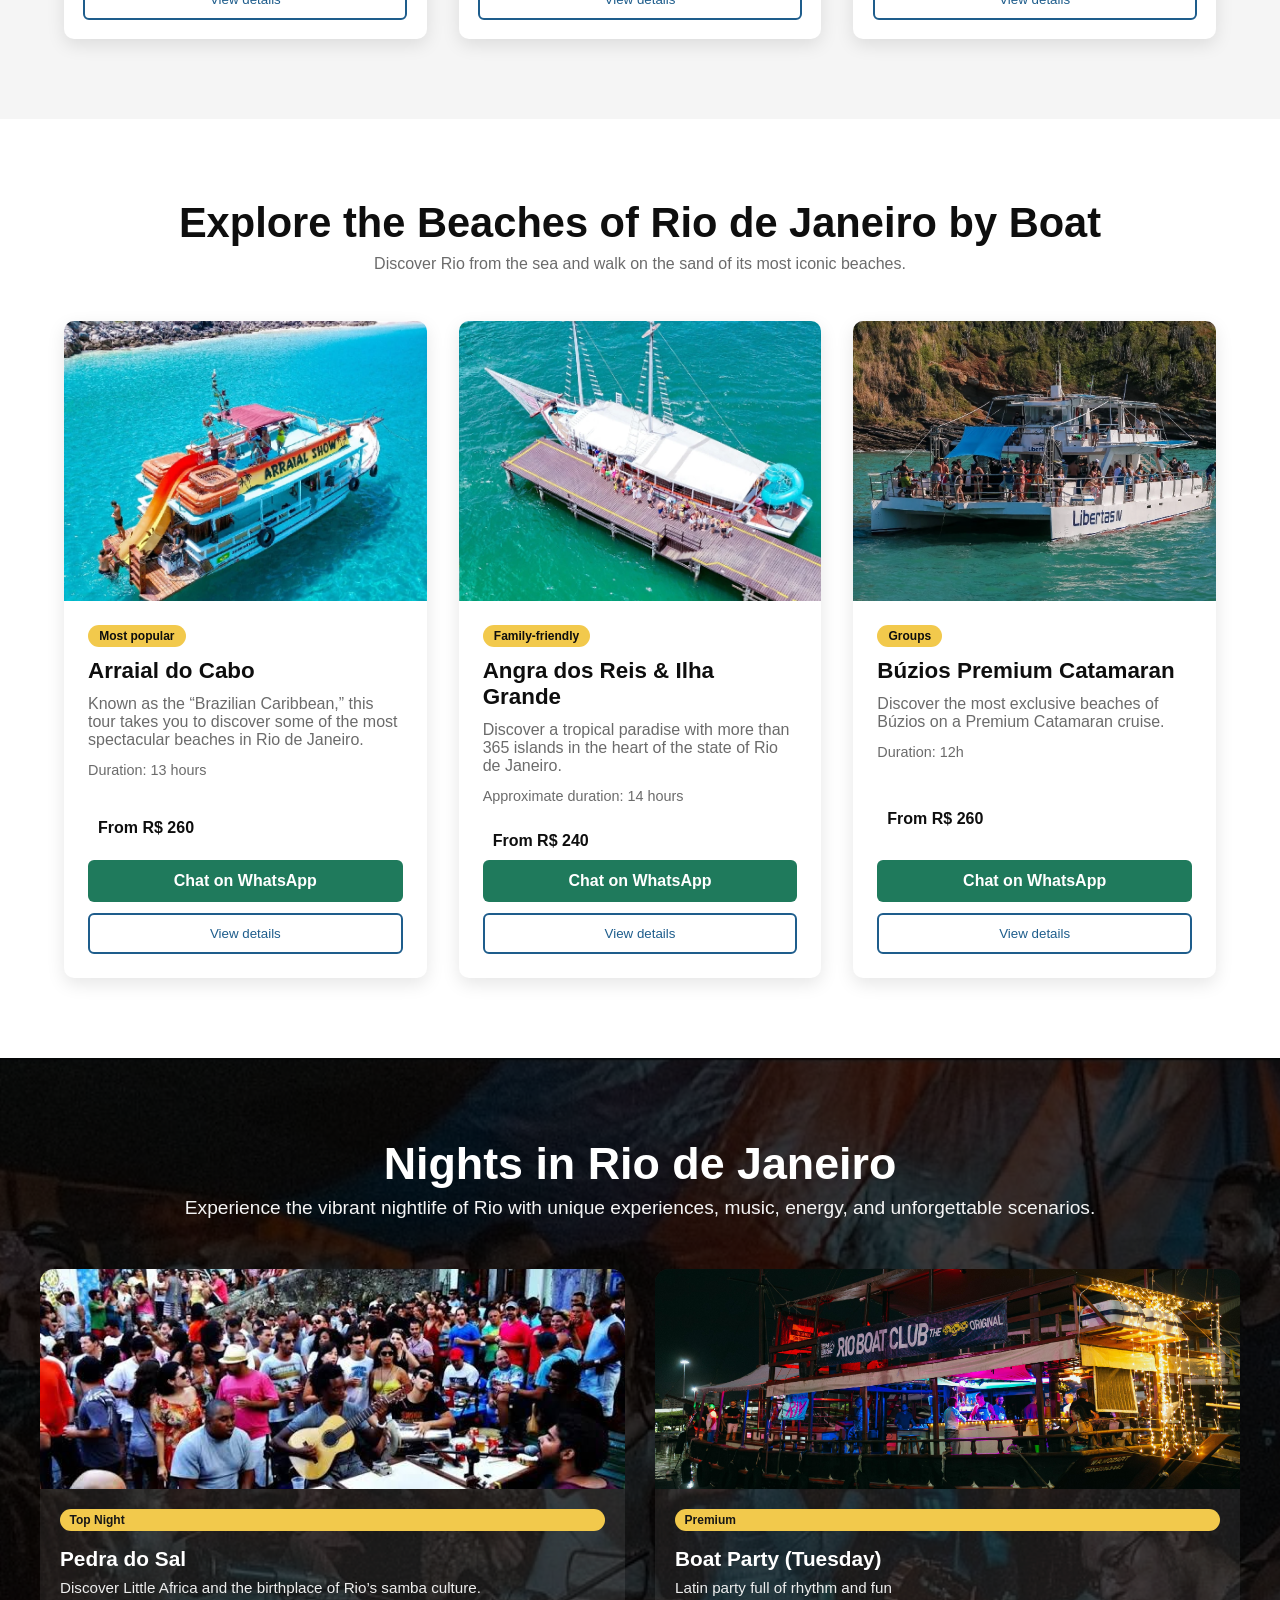
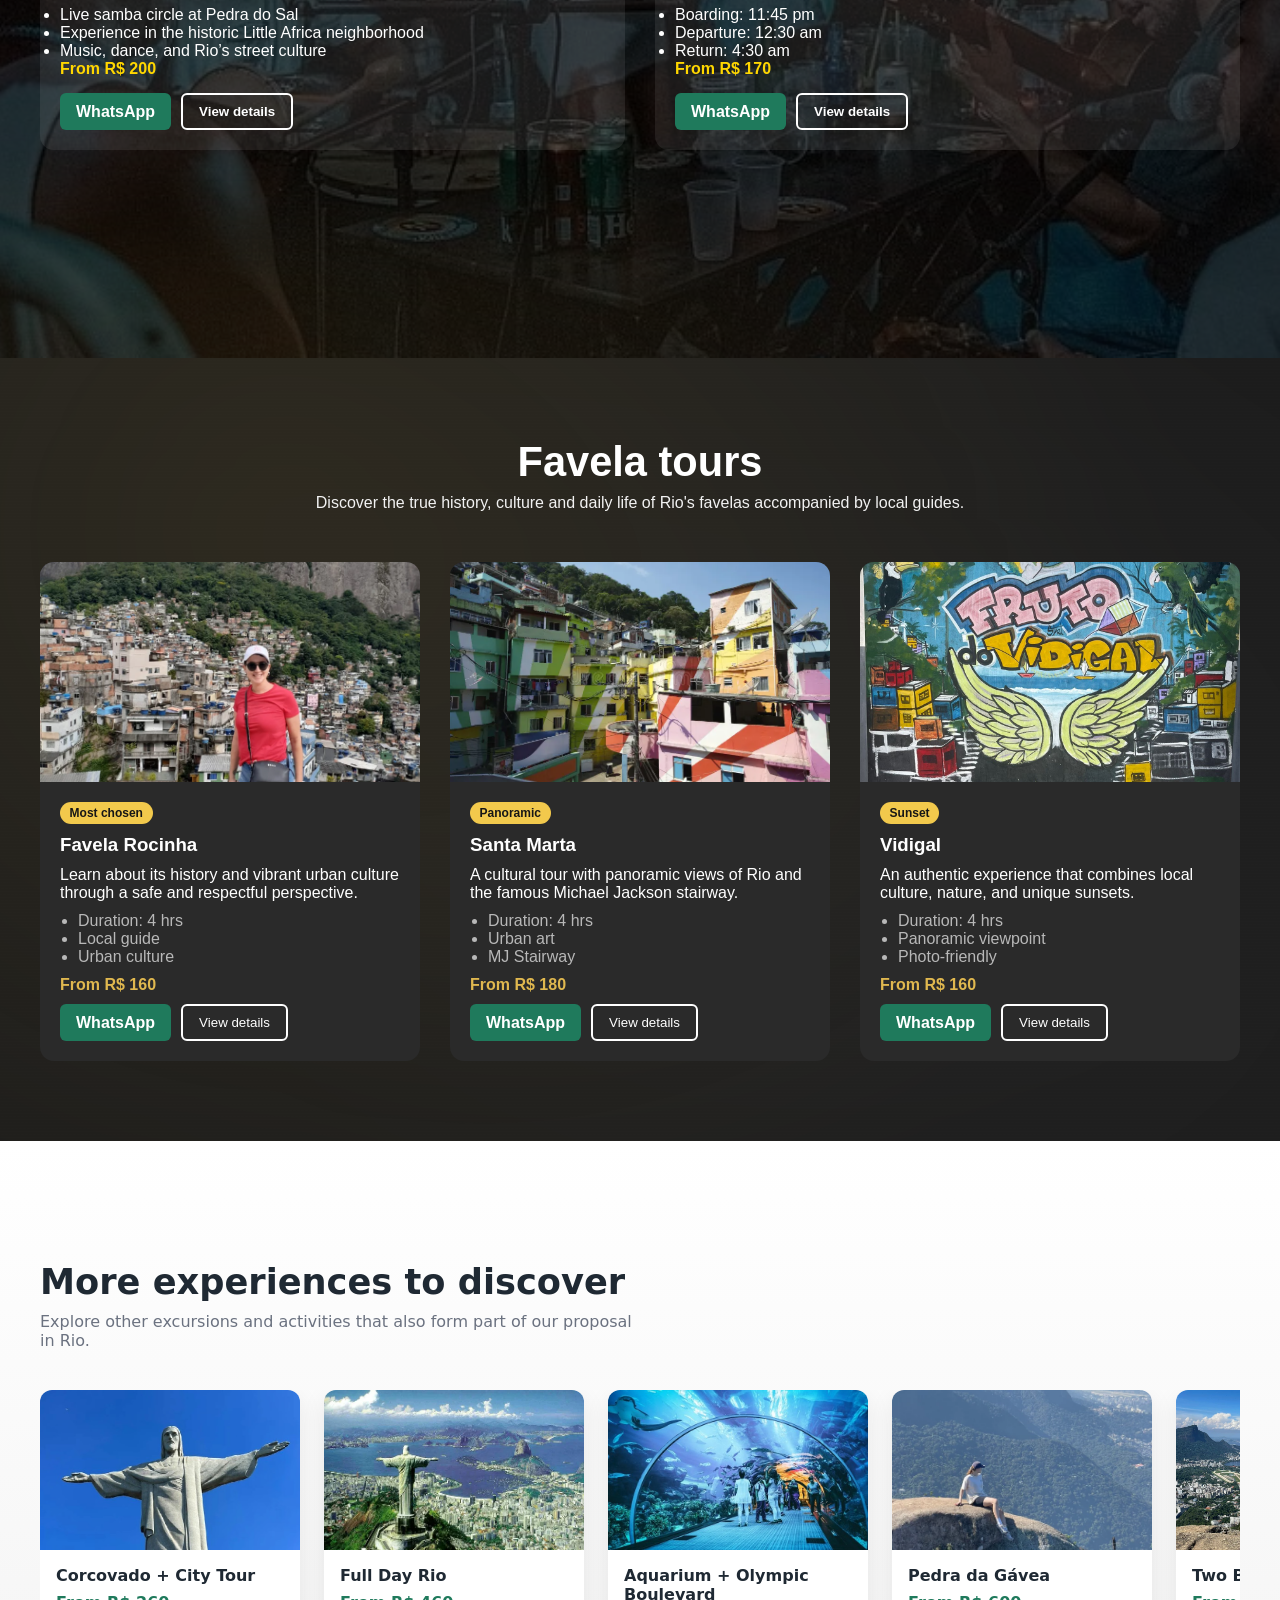
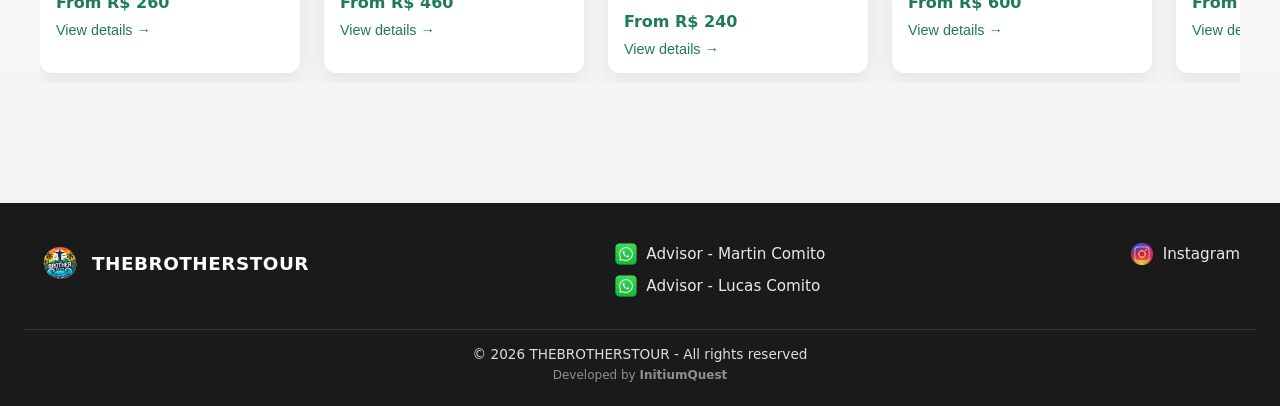
==== commit e91f12a5: "a" ====
--- a/en/index.html
+++ b/en/index.html
@@ -311,7 +311,7 @@
                 <!-- CARD 1 -->
                 <article class="barco-card">
 
-                    <div class="barco-img" style="background-image:url('./assets/principal/cards/arraialcard.webp');">
+                    <div class="barco-img" style="background-image:url('../assets/principal/cards/arraialcard.webp');">
                     </div>
 
                     <div class="barco-content">
@@ -340,12 +340,12 @@
                                 data-title="Boat tour to the beaches"
                                 data-description="A perfect experience for families, couples, and groups of friends looking for relaxation, adventure, and photography in a unique natural setting."
                                 data-images='[
-                                "./assets/principal/cards/arraialcard.webp",
-                                "./assets/modals/barcos/arrialdocabo/arraial1.webp",
-                                "./assets/modals/barcos/arrialdocabo/arraial2.webp",
-                                "./assets/modals/barcos/arrialdocabo/arraial3.webp",
-                                "./assets/modals/barcos/arrialdocabo/arraial4.webp",
-                                "./assets/modals/barcos/arrialdocabo/arraial5.webp",
+                                "../assets/principal/cards/arraialcard.webp",
+                                "../assets/modals/barcos/arrialdocabo/arraial1.webp",
+                                "../assets/modals/barcos/arrialdocabo/arraial2.webp",
+                                "../assets/modals/barcos/arrialdocabo/arraial3.webp",
+                                "../assets/modals/barcos/arrialdocabo/arraial4.webp",
+                                "../assets/modals/barcos/arrialdocabo/arraial5.webp",
                                 "./assets/modals/barcos/arrialdocabo/arraial6.webp"
                             ]' data-duration="13 hours"
                                 data-stops="Praia do Forno, Pontal do Atalaia, Farol Island, Fenda de Nossa Senhora, Blue Grotto, and Monkey Profile."
@@ -369,7 +369,7 @@
                 <!-- CARD 2 -->
                 <article class="barco-card">
 
-                    <div class="barco-img" style="background-image:url('./assets/principal/cards/angracard.webp');">
+                    <div class="barco-img" style="background-image:url('../assets/principal/cards/angracard.webp');">
                     </div>
 
                     <div class="barco-content">
@@ -398,12 +398,12 @@
                                 data-title="Angra dos Reis & Ilha Grande Tour"
                                 data-description="Ideal for families, groups of friends, and couples looking to combine adventure, nature, and fun in a single day"
                                 data-images='[
-                                "./assets/principal/cards/angracard.webp",
-                                "./assets/modals/barcos/angradosreis/angra1.webp",
-                                "./assets/modals/barcos/angradosreis/angra2.webp",
-                                "./assets/modals/barcos/angradosreis/angra3.webp",
-                                "./assets/modals/barcos/angradosreis/angra4.webp",
-                                "./assets/modals/barcos/angradosreis/angra5.webp",
+                                "../assets/principal/cards/angracard.webp",
+                                "../assets/modals/barcos/angradosreis/angra1.webp",
+                                "../assets/modals/barcos/angradosreis/angra2.webp",
+                                "../assets/modals/barcos/angradosreis/angra3.webp",
+                                "../assets/modals/barcos/angradosreis/angra4.webp",
+                                "../assets/modals/barcos/angradosreis/angra5.webp",
                                 "./assets/modals/barcos/angradosreis/angra6.webp",
                                 "./assets/modals/barcos/angradosreis/angra7.webp"
                             ]' data-duration="14 hours" 
@@ -425,7 +425,7 @@
                 <!-- CARD 3 -->
                 <article class="barco-card">
 
-                    <div class="barco-img" style="background-image:url('./assets/principal/cards/buzioscard.webp');">
+                    <div class="barco-img" style="background-image:url('../assets/principal/cards/buzioscard.webp');">
                     </div>
 
                     <div class="barco-content">
@@ -454,12 +454,12 @@
                                 data-title="Búzios Premium Catamaran"
                                 data-description="An ideal experience for couples, families, and groups of friends looking to enjoy Búzios with comfort and style."
                                 data-images='[
-                                "./assets/principal/cards/buzioscard.webp",
-                                "./assets/modals/barcos/buzios/buzios1.webp",
-                                "./assets/modals/barcos/buzios/buzios2.webp",
-                                "./assets/modals/barcos/buzios/buzios3.webp",
-                                "./assets/modals/barcos/buzios/buzios4.webp",
-                                "./assets/modals/barcos/buzios/buzios5.webp"
+                                "../assets/principal/cards/buzioscard.webp",
+                                "../assets/modals/barcos/buzios/buzios1.webp",
+                                "../assets/modals/barcos/buzios/buzios2.webp",
+                                "../assets/modals/barcos/buzios/buzios3.webp",
+                                "../assets/modals/barcos/buzios/buzios4.webp",
+                                "../assets/modals/barcos/buzios/buzios5.webp"
                             ]' data-duration="12 hours"
                                 data-stops="Turtle Beach, Azeda Beach, João Fernandes Beach"
                                 data-includes="Round-trip transfer to the hotel. All-you-can-eat buffet lunch." 
@@ -495,7 +495,7 @@
                 <!-- CARD 1 -->
                 <article class="rio-card">
                     <div class="rio-card-img"
-                        style="background-image:url('./assets/modals/fiestas/dosal/dosal3.jpeg');">
+                        style="background-image:url('../assets/modals/fiestas/dosal/dosal3.jpeg');">
                     </div>
 
                     <div class="rio-card-content">
@@ -523,10 +523,10 @@
                                 data-description="Experience one of the most authentic sides of Rio de Janeiro at Pedra do Sal, the place where urban samba was born and where Afro-Brazilian culture is still vibrantly alive today.
                                 Located in the historic Little Africa area, near Rio’s port, this spot brings together history, music, and celebration in one place: a stone stairway filled with memory that today transforms into a large open-air samba circle."
                                 data-images='[
-                              "./assets/principal/cards/dosalcard.webp",
-                              "./assets/modals/fiestas/dosal/dosal3.jpeg",
-                              "./assets/modals/fiestas/dosal/dosal1.jpeg",
-                              "./assets/modals/fiestas/dosal/dosal2.jpeg"
+                              "../assets/principal/cards/dosalcard.webp",
+                              "../assets/modals/fiestas/dosal/dosal3.jpeg",
+                              "../assets/modals/fiestas/dosal/dosal1.jpeg",
+                              "../assets/modals/fiestas/dosal/dosal2.jpeg"
                             
                             ]' data-duration="5 hrs"
                                 data-stops="Pedra do Sal, historic Little Africa neighborhood, and the port area with stone stairways"
@@ -550,7 +550,7 @@
 
                 <!-- CARD 2 -->
                 <article class="rio-card">
-                    <div class="rio-card-img" style="background-image:url('./assets/modals/fiestas/boat/boat2.jpeg');">
+                    <div class="rio-card-img" style="background-image:url('../assets/modals/fiestas/boat/boat2.jpeg');">
                     </div>
 
                     <div class="rio-card-content">
@@ -578,9 +578,9 @@
                                 data-description="A unique night party sailing along the coast of Rio de Janeiro, with music, a lively atmosphere, and incredible nighttime views of the city from the sea.
 
                                 Boarding takes place at Marina da Glória, one of the city’s most important nautical hubs." data-images='[
-                                "./assets/modals/fiestas/boat/boat2.jpeg",
-                                "./assets/modals/fiestas/boat/boat1.jpeg",
-                                "./assets/modals/fiestas/boat/boat3.jpeg"
+                                "../assets/modals/fiestas/boat/boat2.jpeg",
+                                "../assets/modals/fiestas/boat/boat1.jpeg",
+                                "../assets/modals/fiestas/boat/boat3.jpeg"
                                 
                     
                             ]' data-duration="11:45 pm to 4:30 am" 
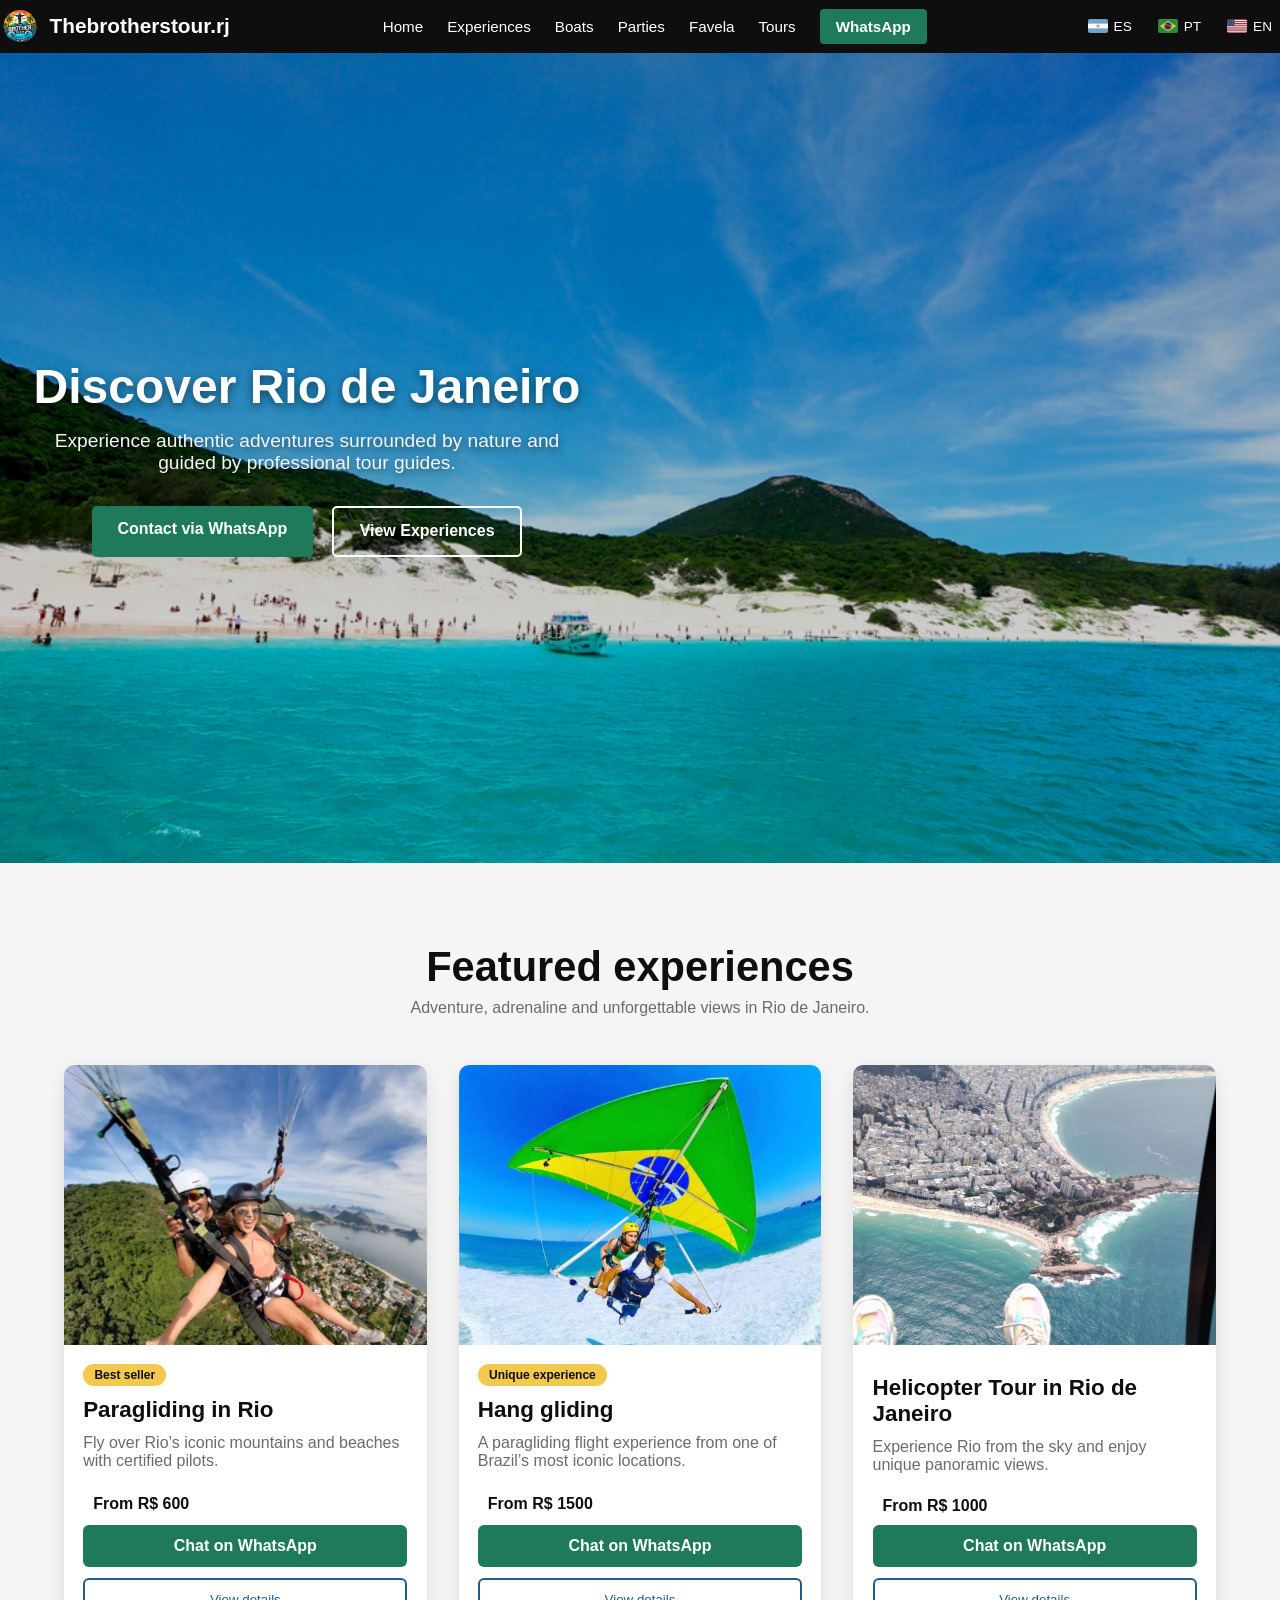
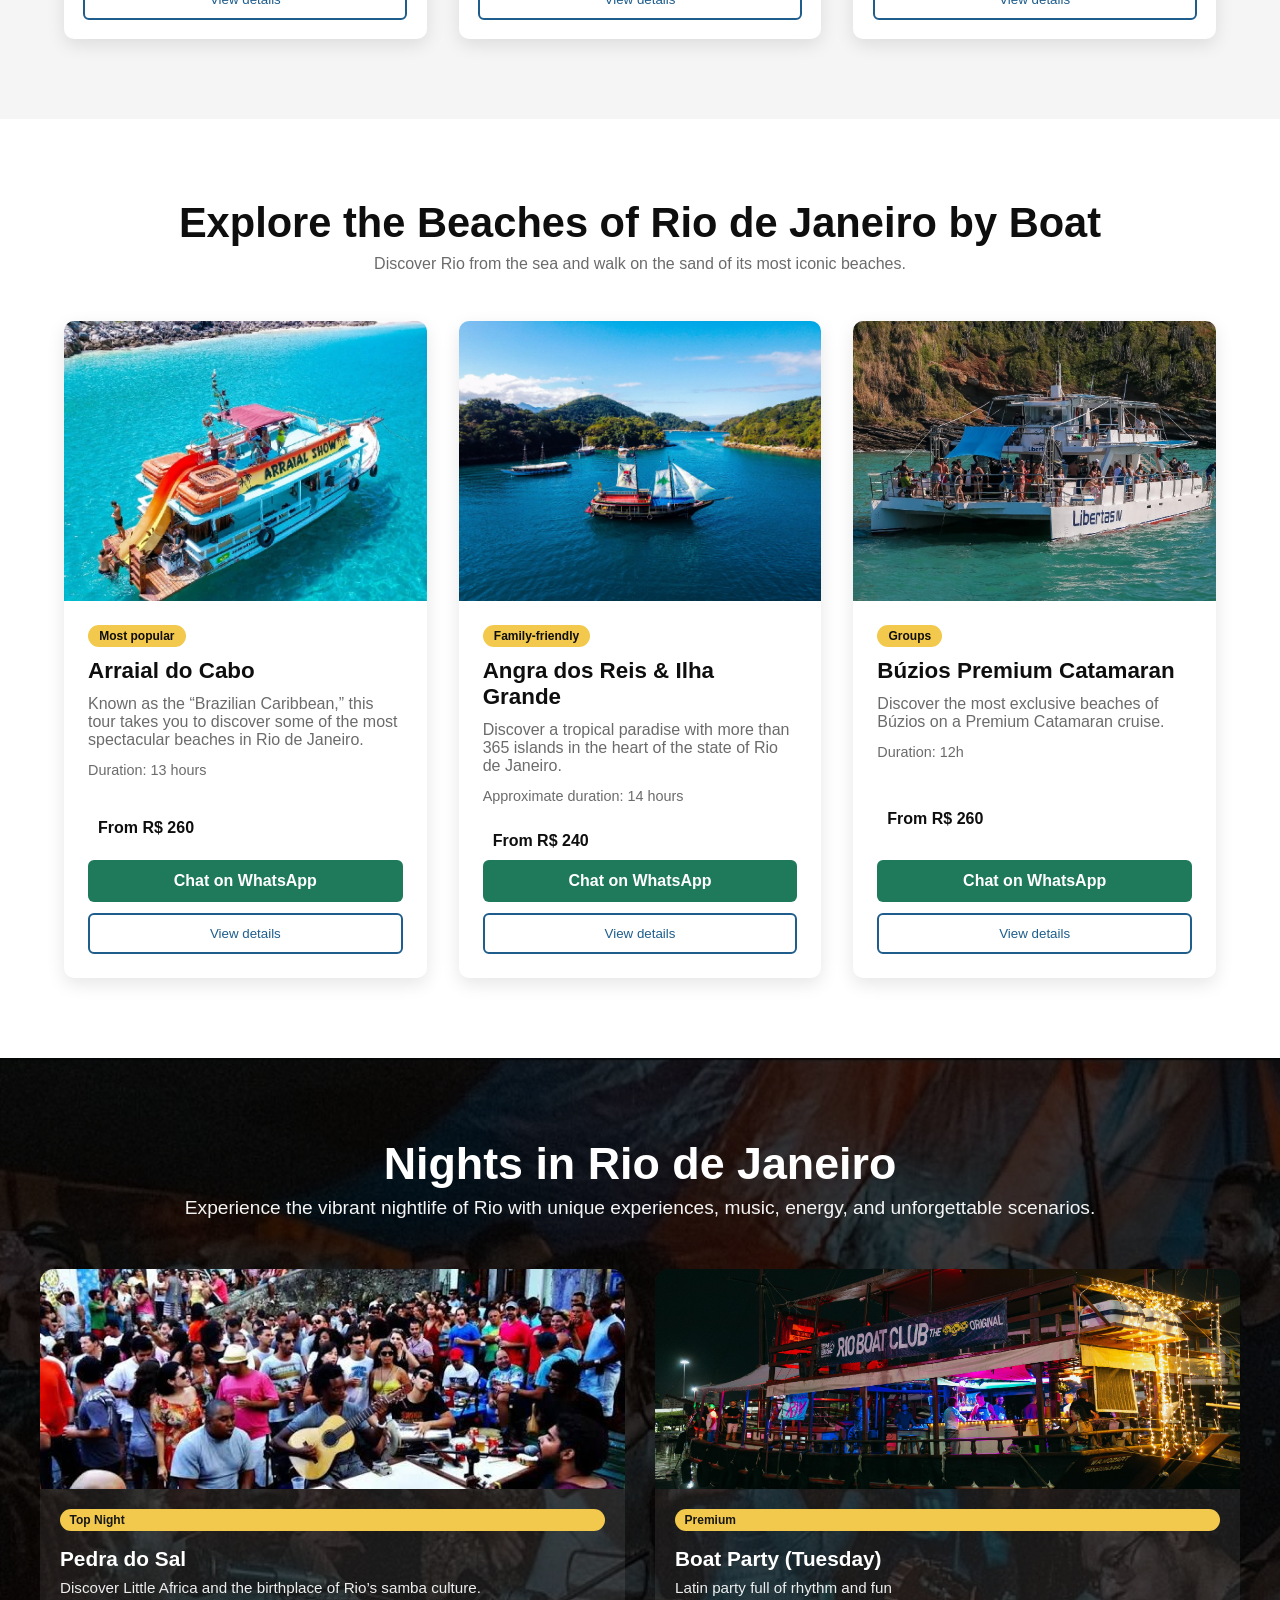
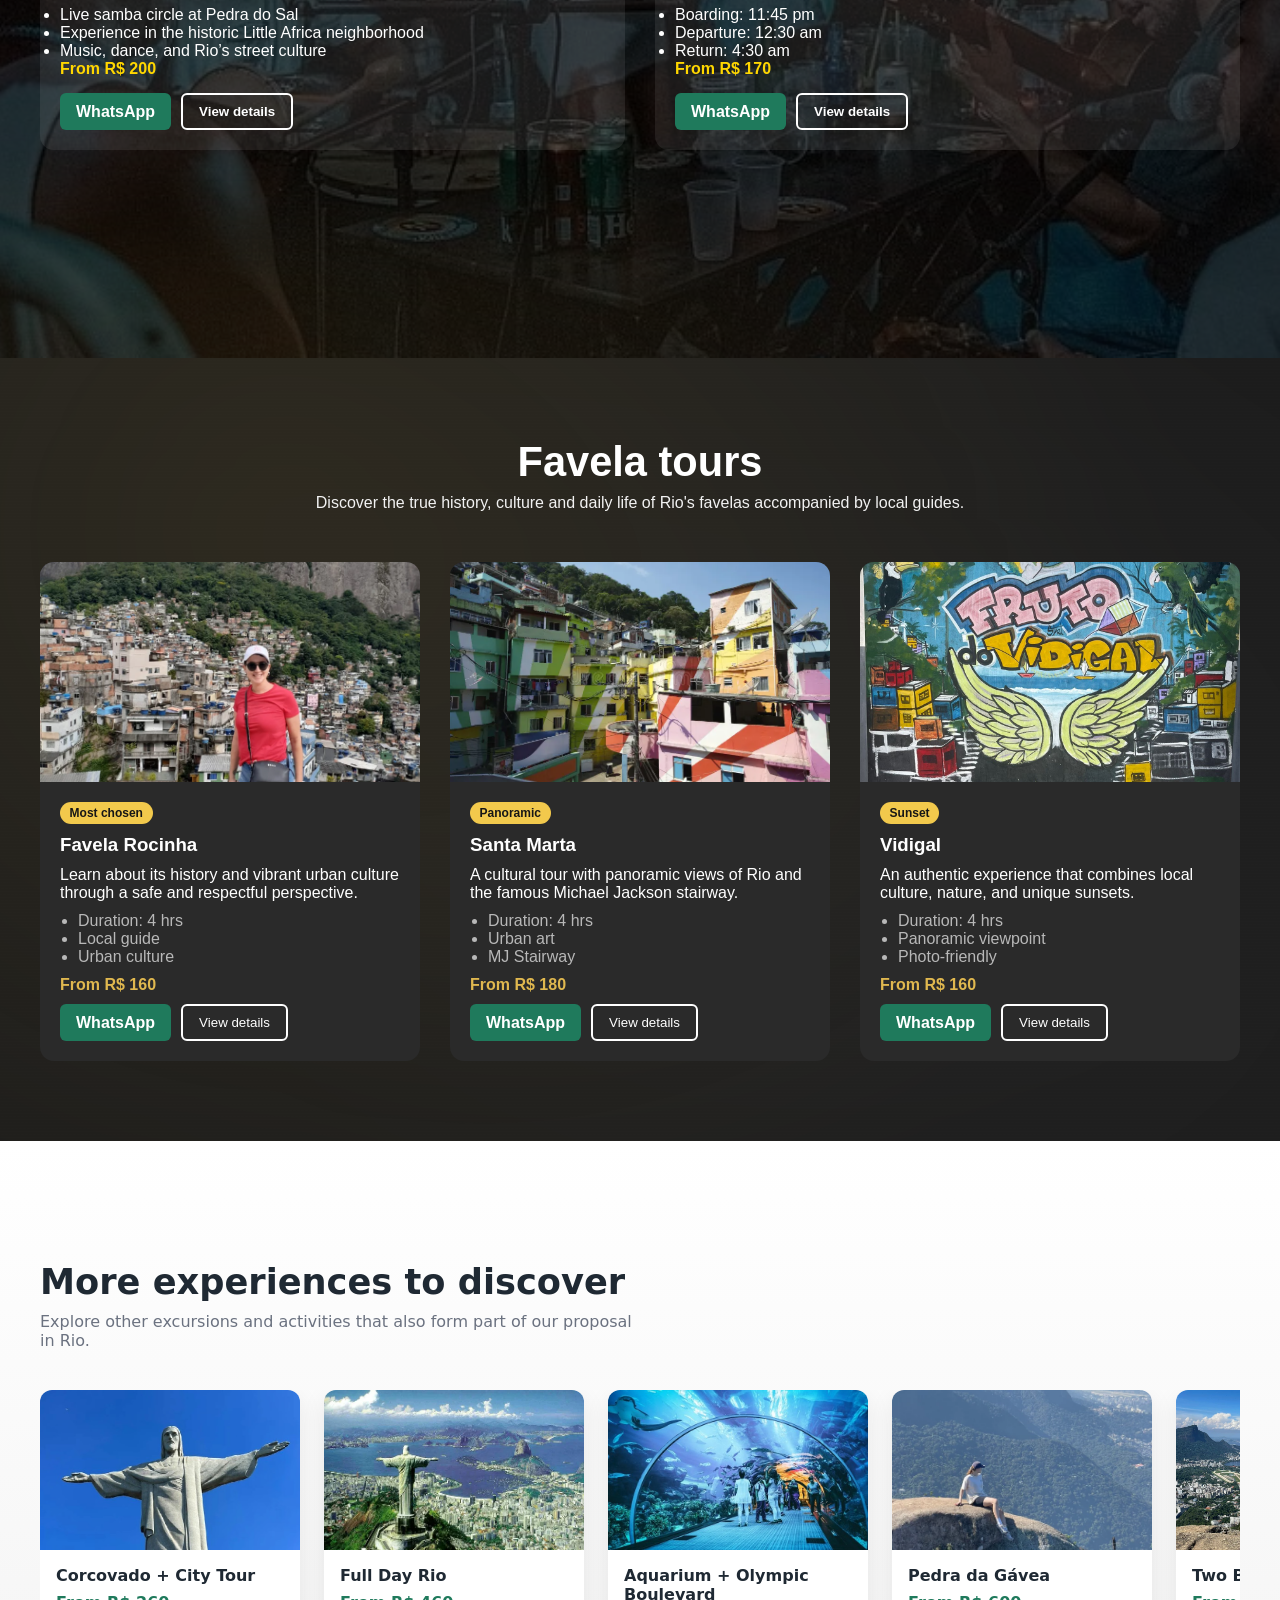
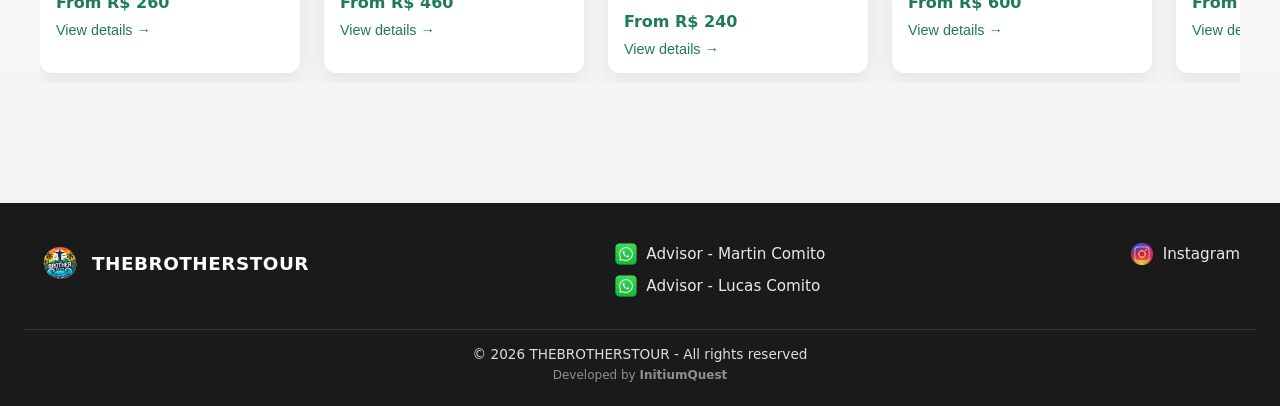
==== commit 2c02b40b: "a" ====
--- a/en/index.html
+++ b/en/index.html
@@ -369,7 +369,7 @@
                 <!-- CARD 2 -->
                 <article class="barco-card">
 
-                    <div class="barco-img" style="background-image:url('../assets/principal/cards/angracard.webp');">
+                    <div class="barco-img" style="background-image:url('../assets/modals/barcos/angradosreis/angra1.webp');">
                     </div>
 
                     <div class="barco-content">
@@ -398,7 +398,6 @@
                                 data-title="Angra dos Reis & Ilha Grande Tour"
                                 data-description="Ideal for families, groups of friends, and couples looking to combine adventure, nature, and fun in a single day"
                                 data-images='[
-                                "../assets/principal/cards/angracard.webp",
                                 "../assets/modals/barcos/angradosreis/angra1.webp",
                                 "../assets/modals/barcos/angradosreis/angra2.webp",
                                 "../assets/modals/barcos/angradosreis/angra3.webp",
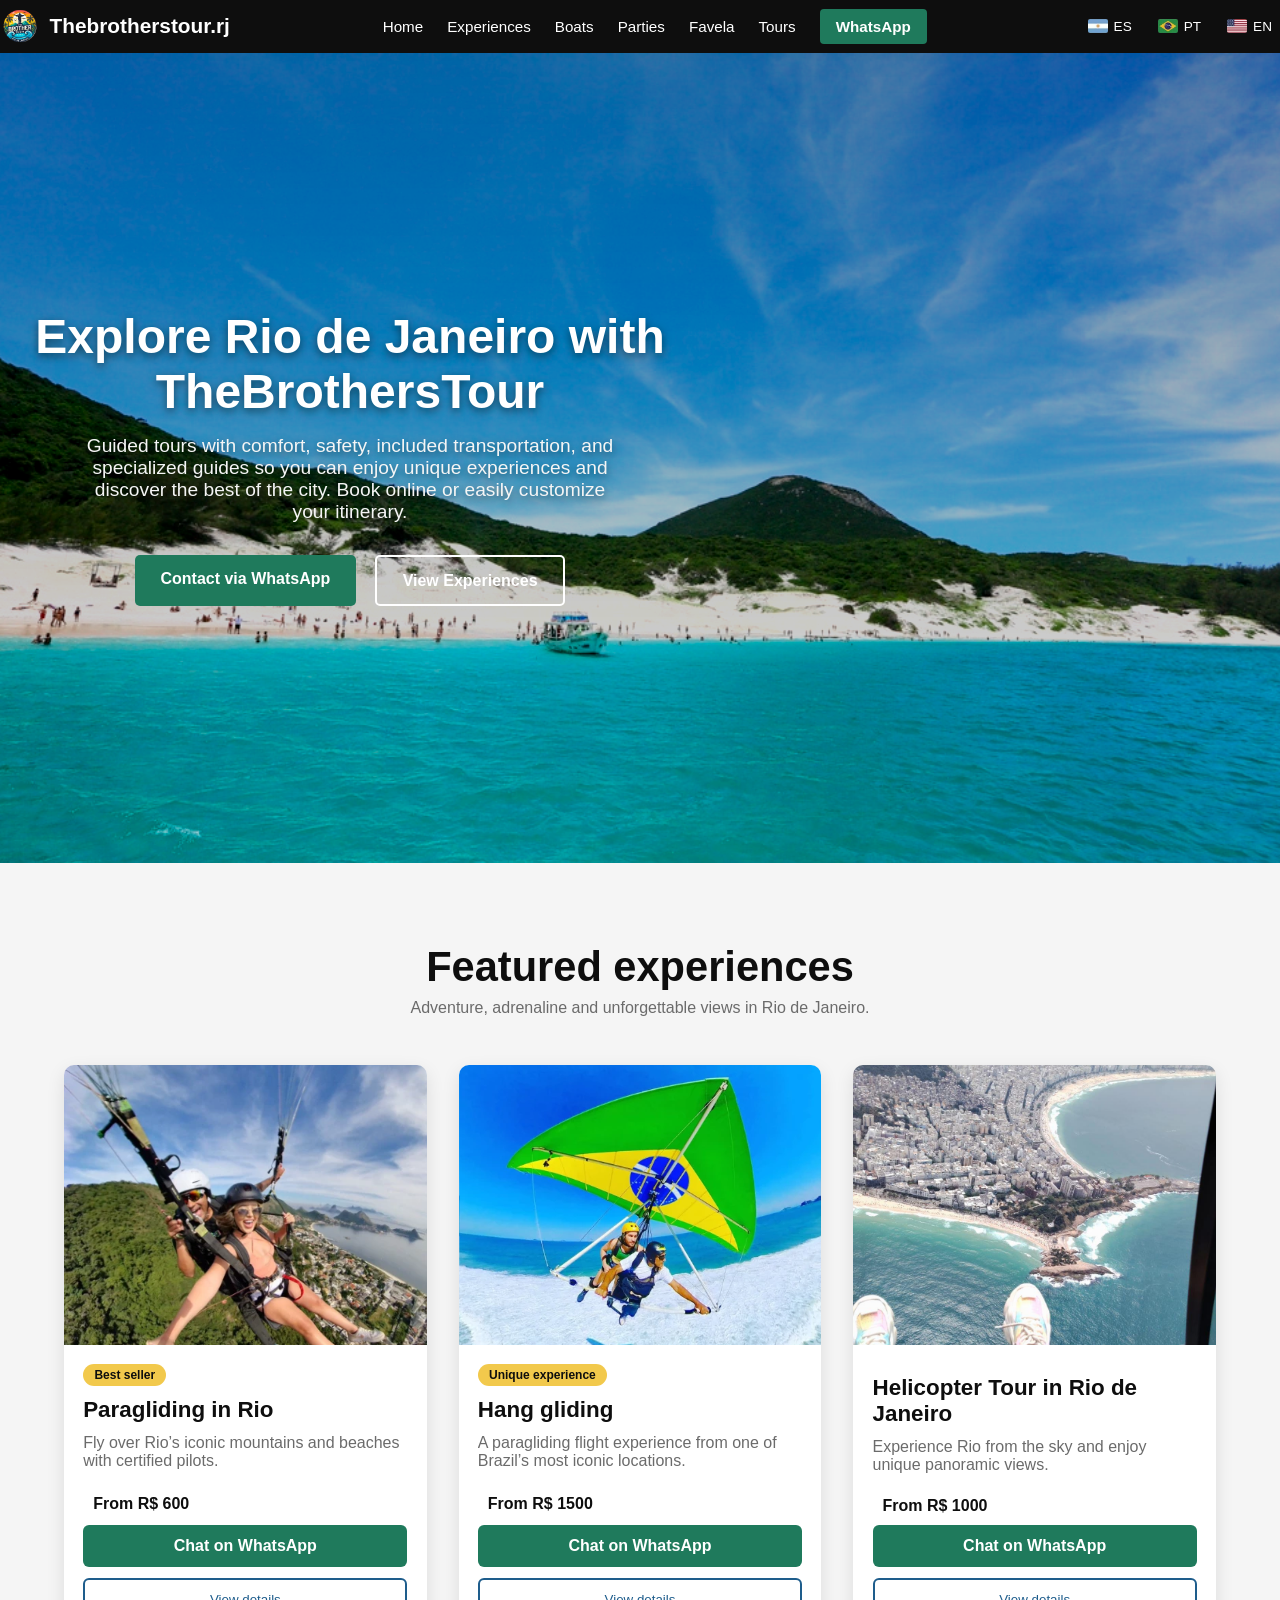
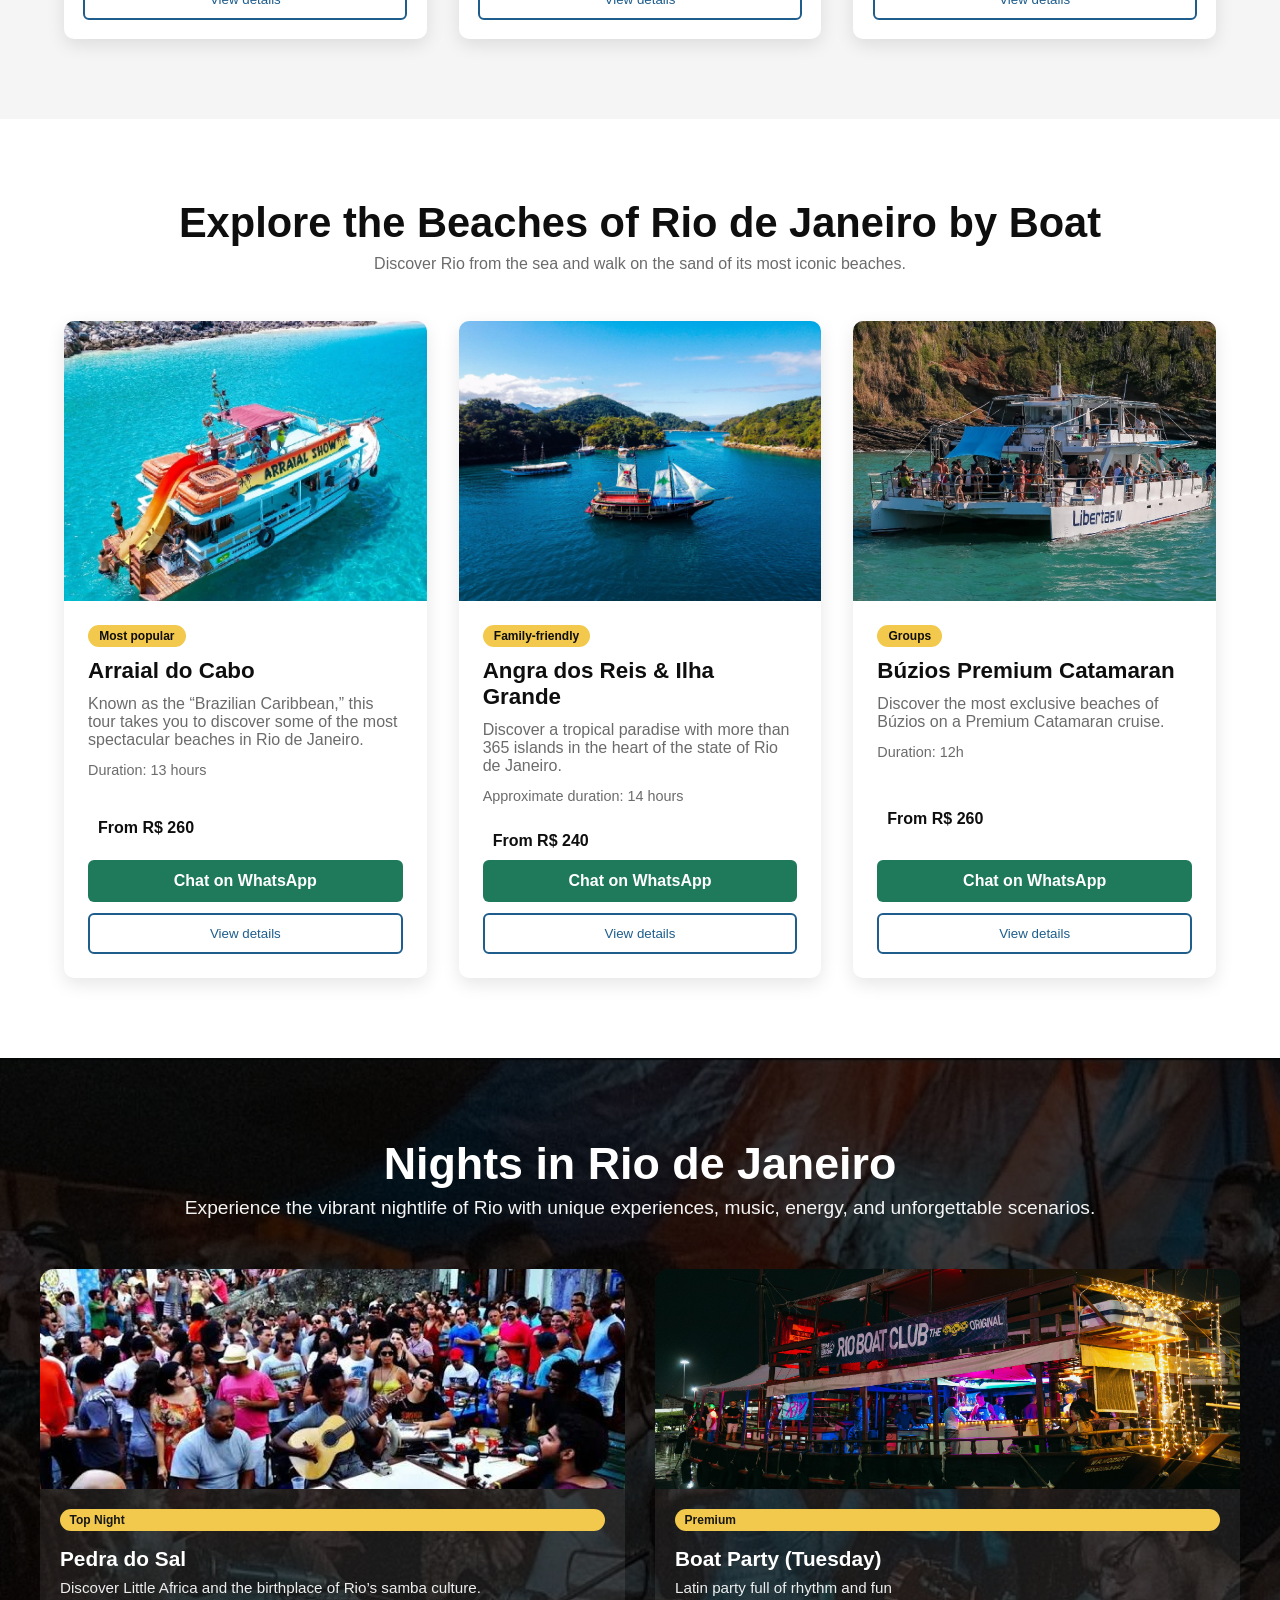
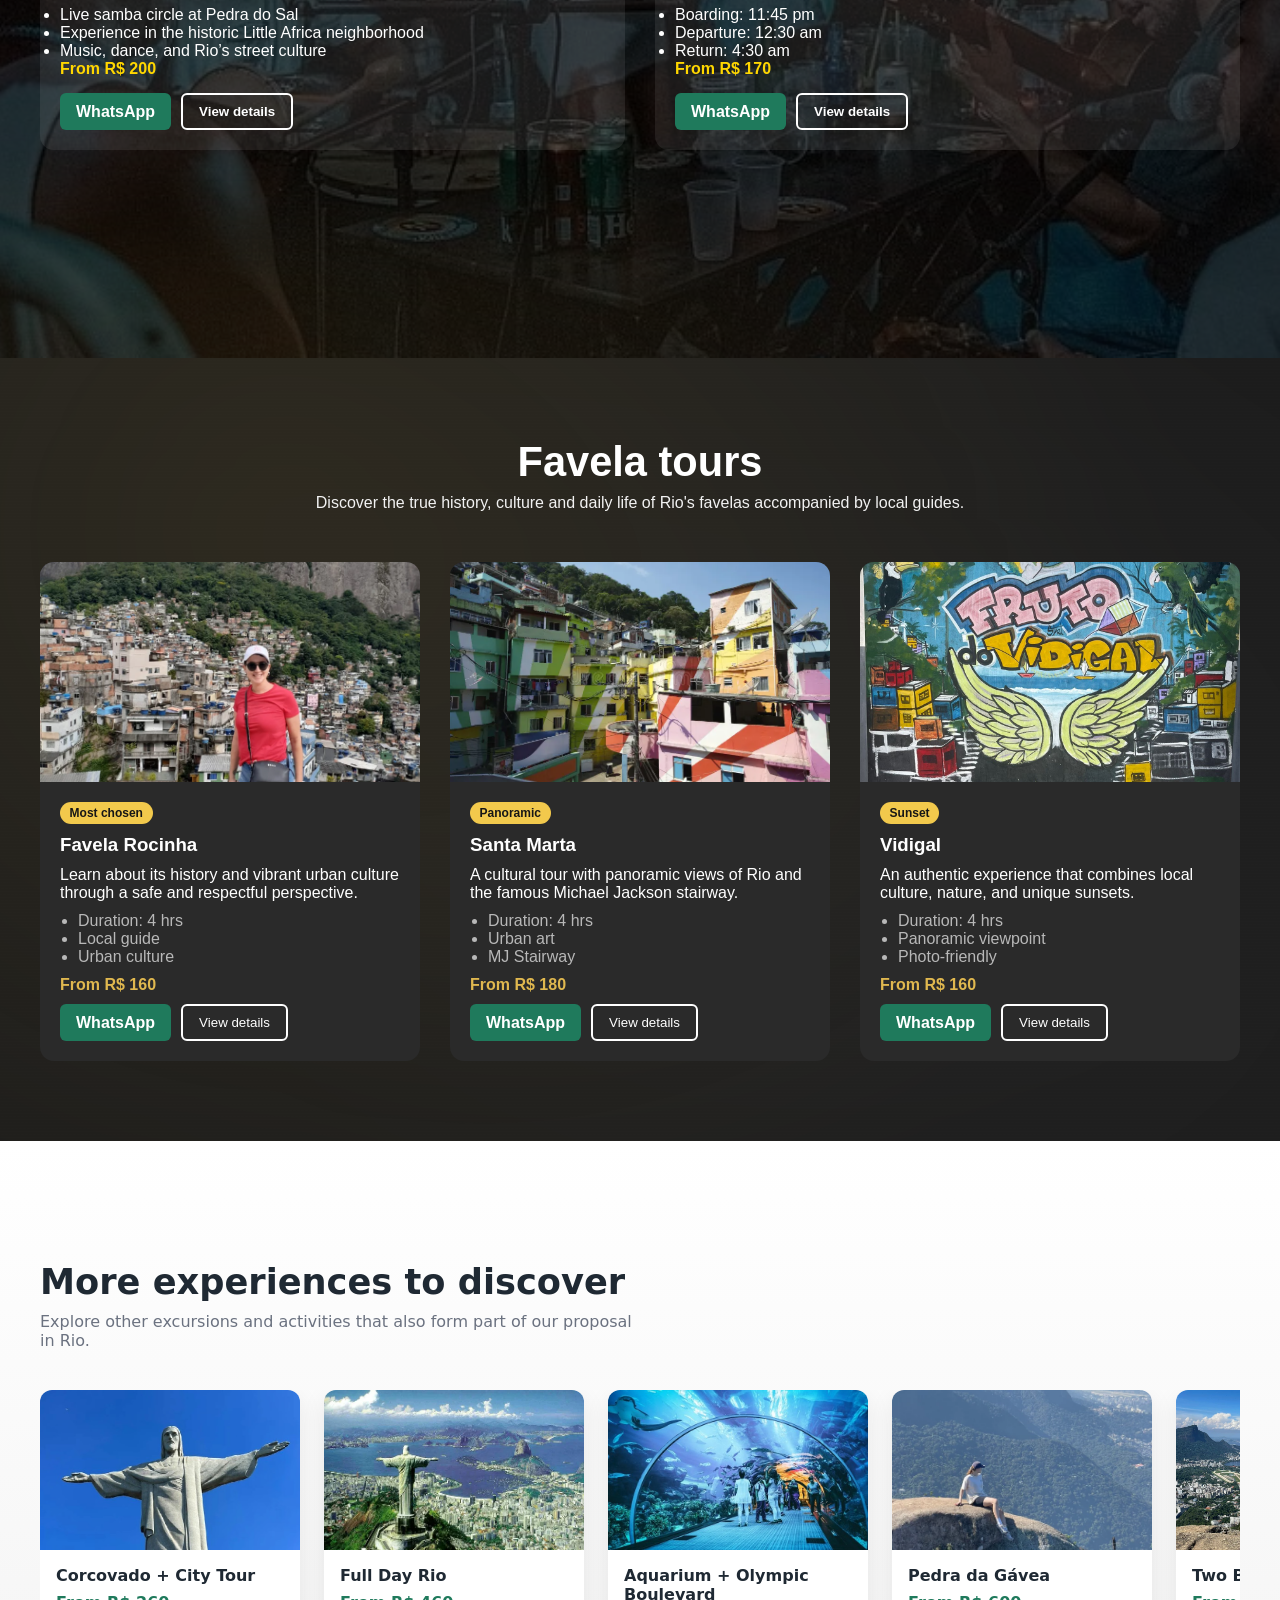
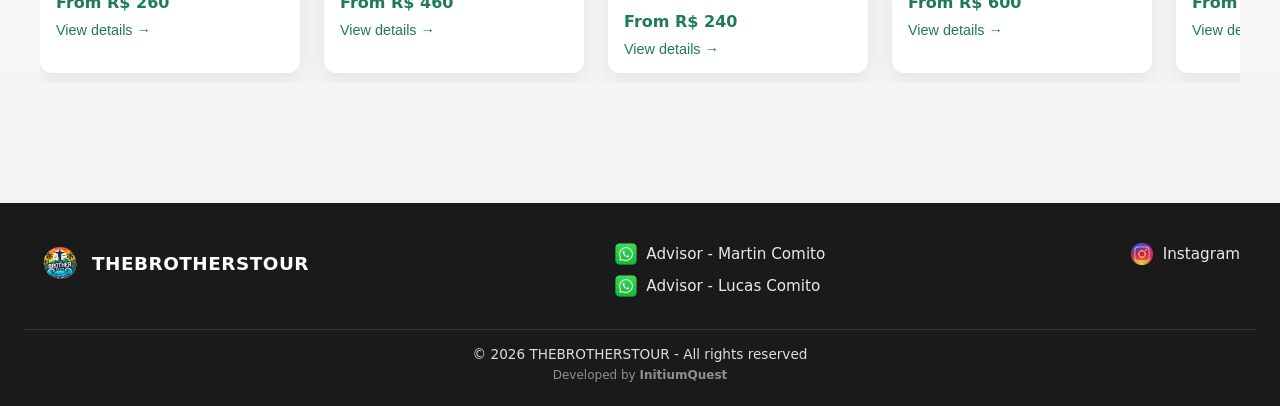
==== commit 2671aeac: "a" ====
--- a/en/index.html
+++ b/en/index.html
@@ -120,9 +120,9 @@
         <div class="hero-main__overlay"></div>
 
         <div class="hero-main__content">
-            <h1 class="hero-main__title">Discover Rio de Janeiro</h1>
+            <h1 class="hero-main__title">Explore Rio de Janeiro with TheBrothersTour</h1>
             <p class="hero-main__text">
-                Experience authentic adventures surrounded by nature and guided by professional tour guides.
+                Guided tours with comfort, safety, included transportation, and specialized guides so you can enjoy unique experiences and discover the best of the city. Book online or easily customize your itinerary.
             </p>
 
             <div class="hero-main__actions">
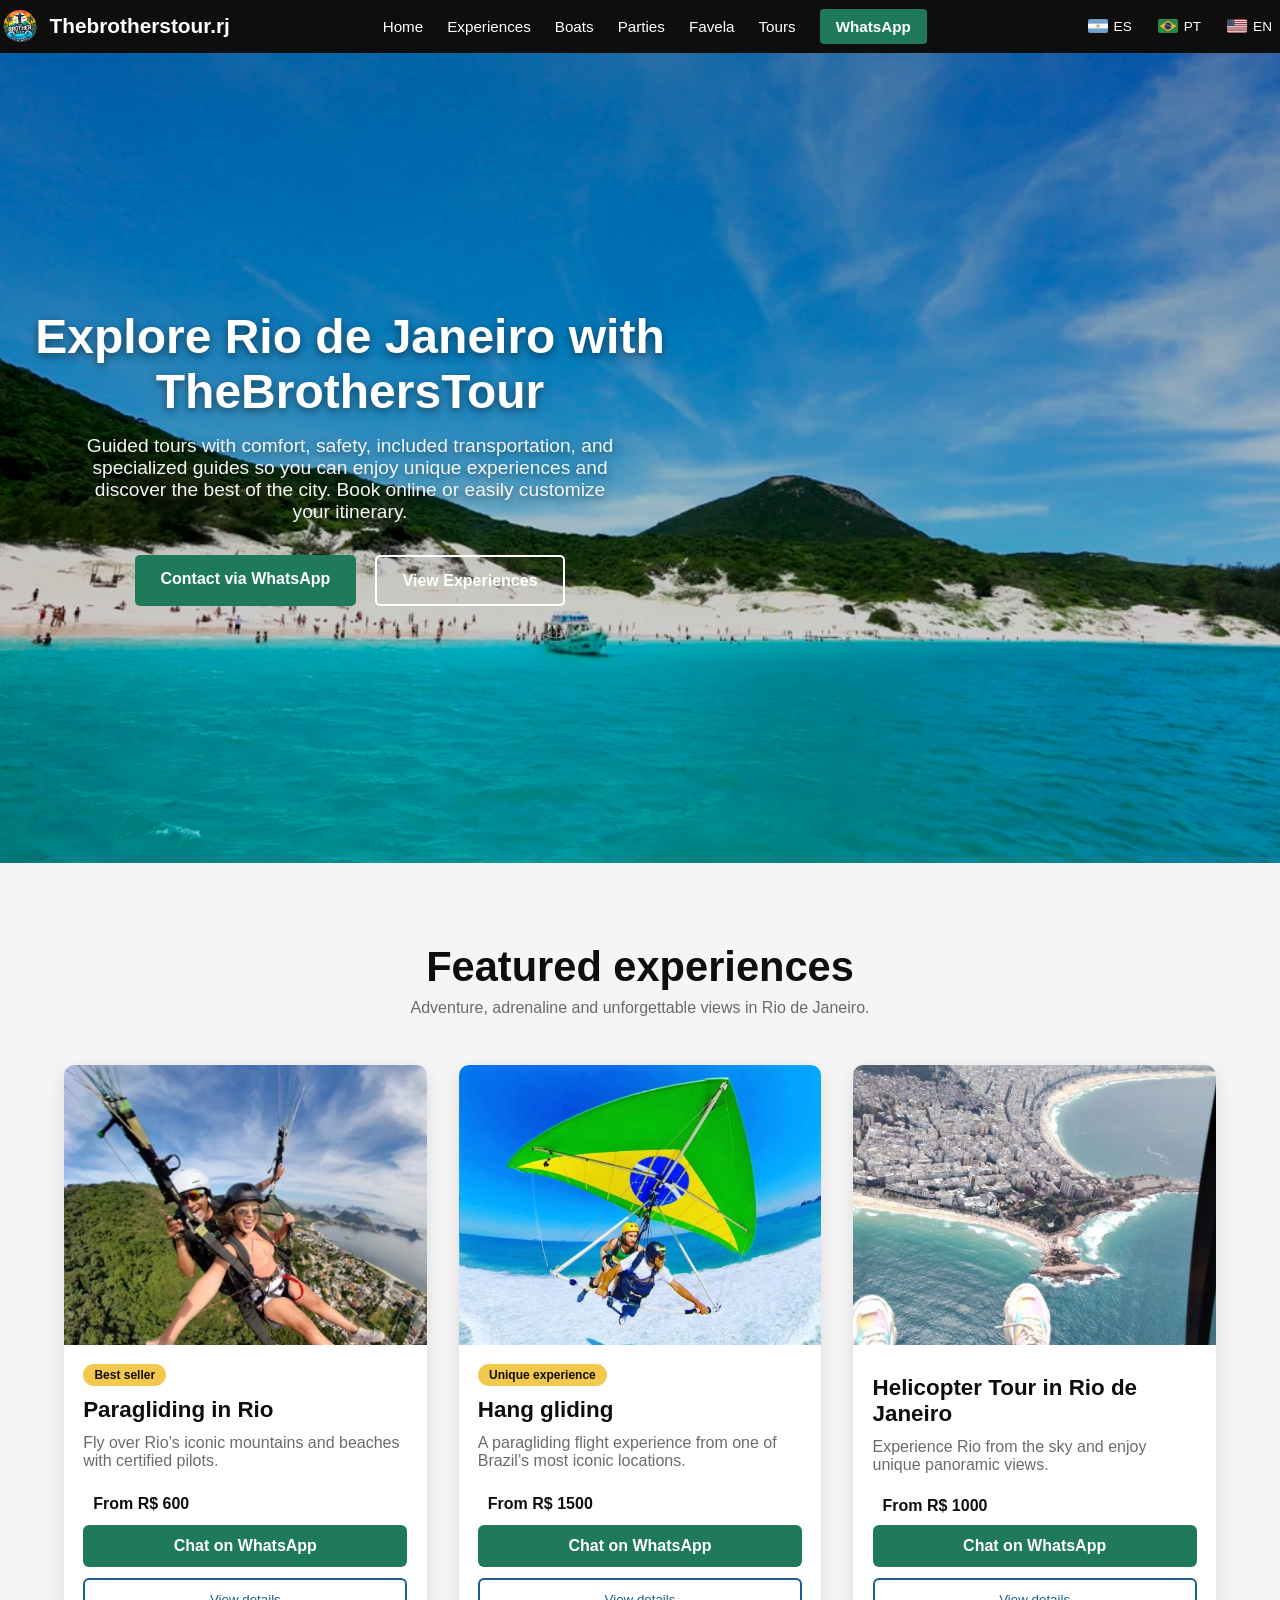
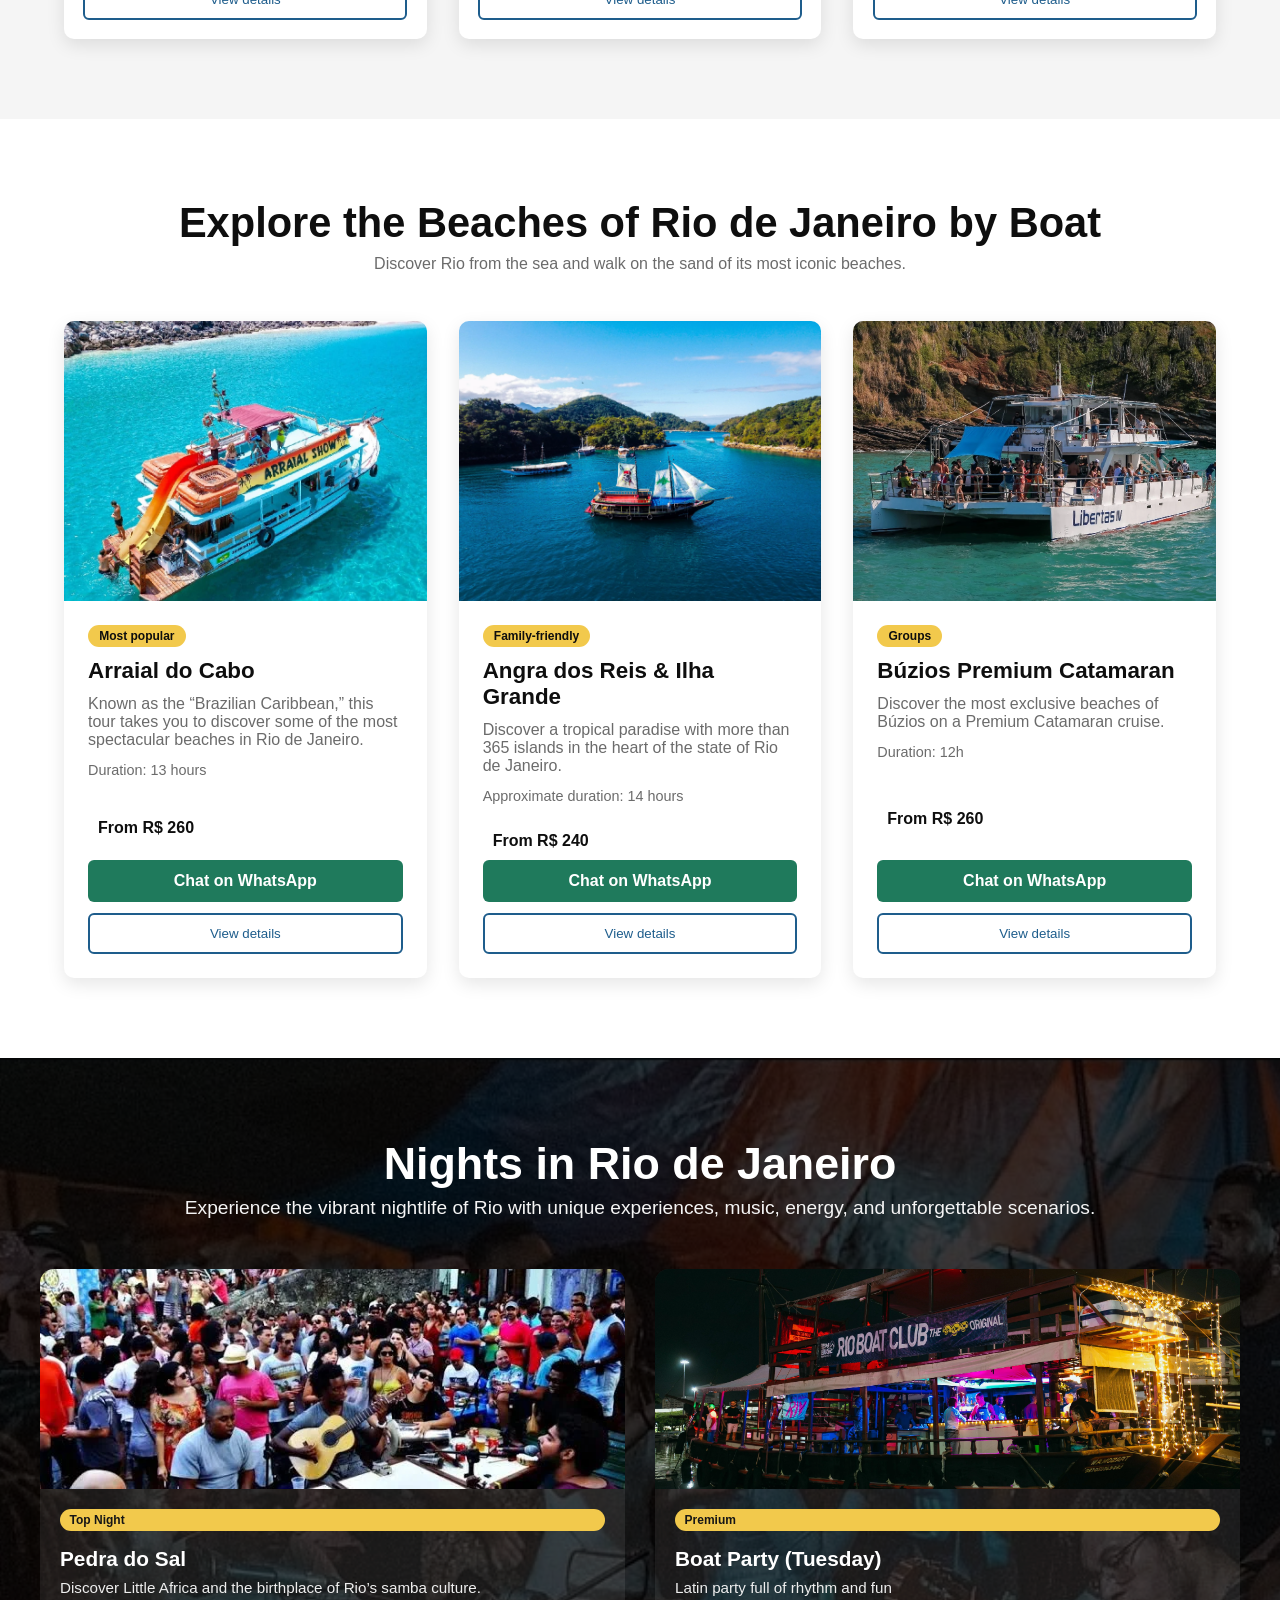
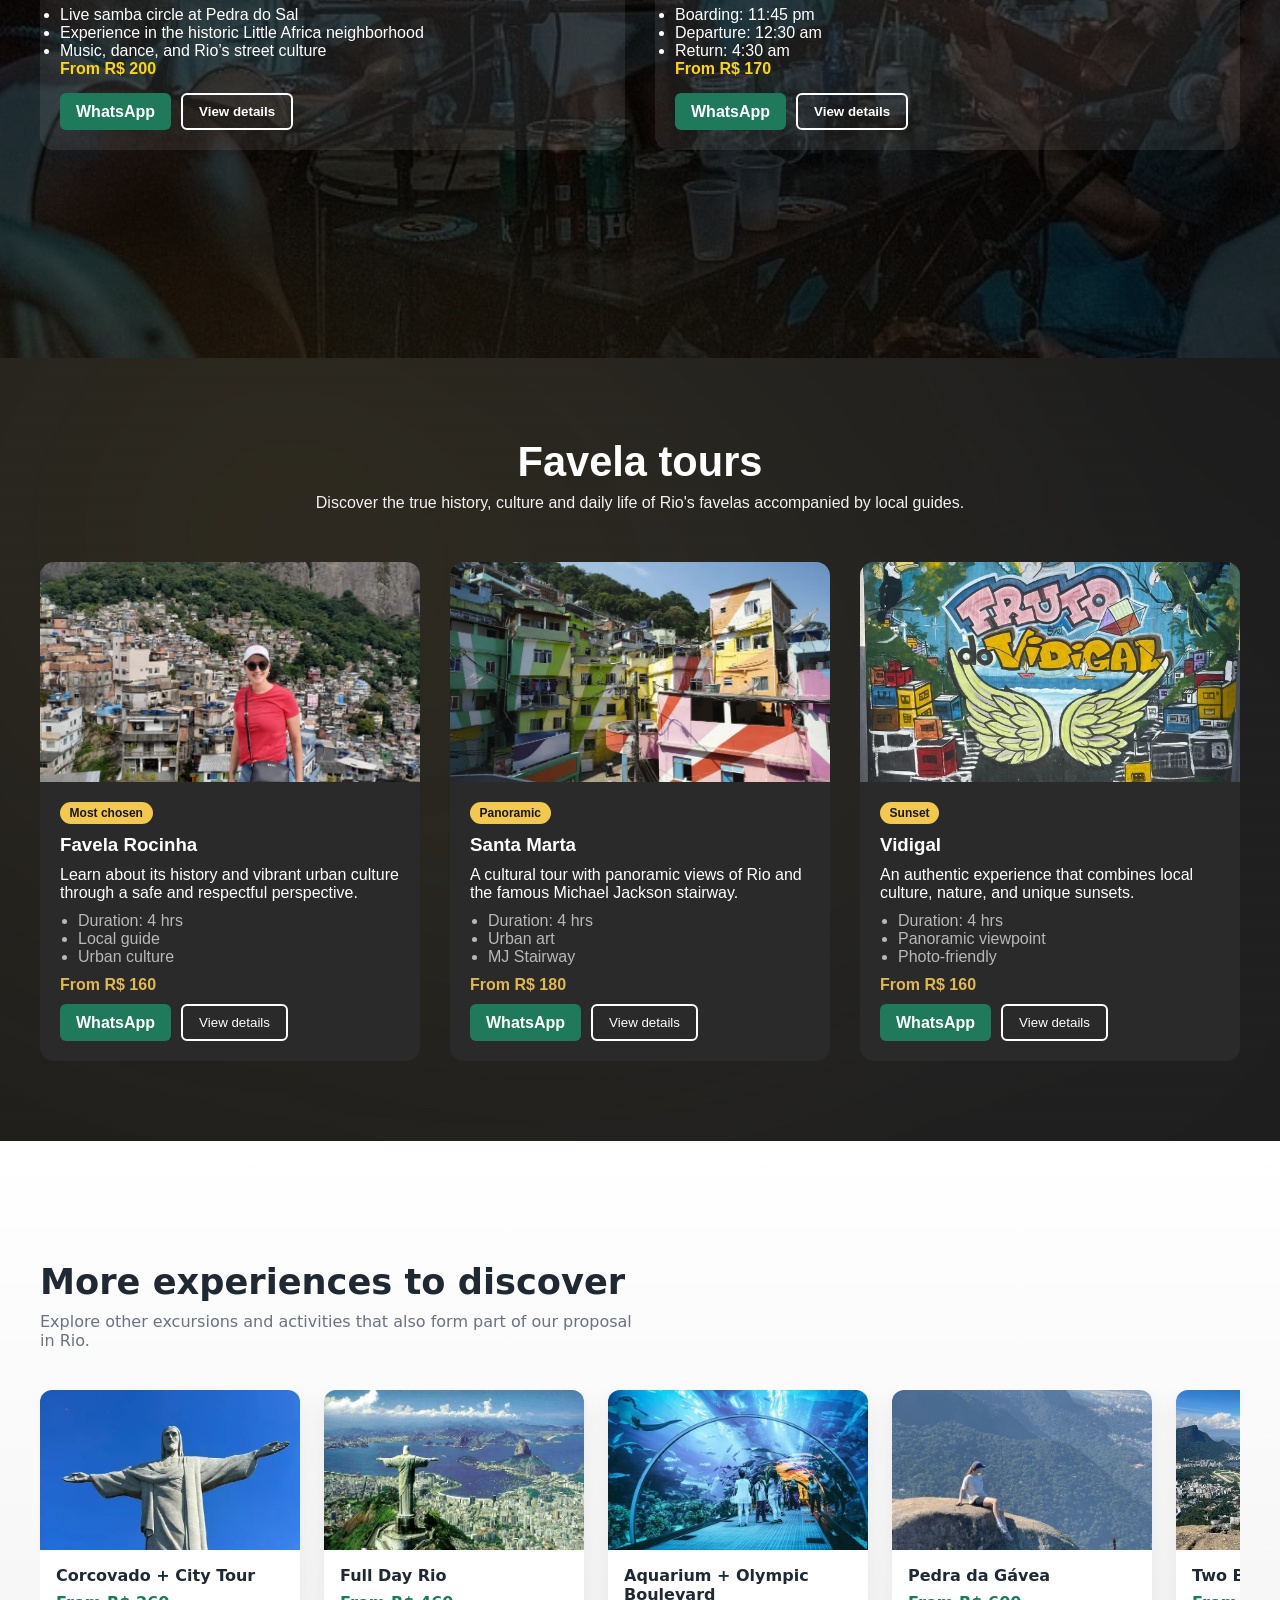
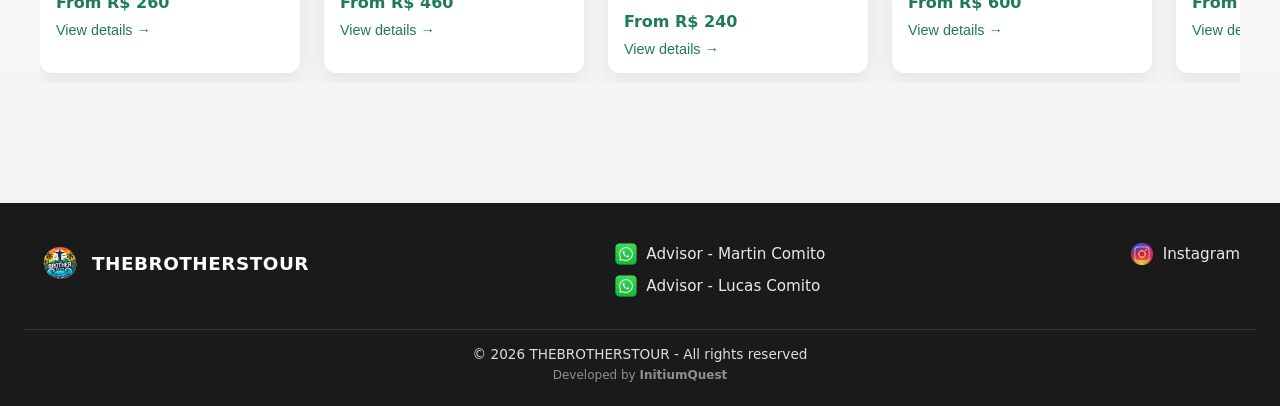
==== commit b6de3ed6: "a" ====
--- a/en/index.html
+++ b/en/index.html
@@ -115,7 +115,7 @@
     <!-- HERO MAIN -->
     <section class="hero-main" id="inicio">
 
-        <img src="../assets/playaportada.jpg" alt="Scenic views of Rio de Janeiro with urban landscapes and nature during tourist experiences" class="hero-main__image js-parallax">
+        <img src="../assets/playaportada.webp" alt="Scenic views of Rio de Janeiro with urban landscapes and nature during tourist experiences" class="hero-main__image js-parallax">
 
         <div class="hero-main__overlay"></div>
 
@@ -175,15 +175,15 @@
                                 data-title="Paragliding over Rio de Janeiro"
                                 data-description="Fly and enjoy a one-of-a-kind adventure from the sky!" data-images='[
                                 "../assets/principal/cards/parapentcard.webp",
-                                "../assets/modals/experiencias/para/para1.jpeg",
-                                "../assets/modals/experiencias/para/para2.jpeg",
-                                "../assets/modals/experiencias/para/para3.jpeg",
-                                "../assets/modals/experiencias/para/para4.jpeg",
-                                "../assets/modals/experiencias/para/para5.jpeg",
-                                "../assets/modals/experiencias/para/para6.jpeg",
-                                "../assets/modals/experiencias/para/para7.jpeg",
-                                "../assets/modals/experiencias/para/para8.jpeg",
-                                "../assets/modals/experiencias/para/para9.jpeg"
+                                "../assets/modals/experiencias/para/para1.webp",
+                                "../assets/modals/experiencias/para/para2.webp",
+                                "../assets/modals/experiencias/para/para3.webp",
+                                "../assets/modals/experiencias/para/para4.webp",
+                                "../assets/modals/experiencias/para/para5.webp",
+                                "../assets/modals/experiencias/para/para6.webp",
+                                "../assets/modals/experiencias/para/para7.webp",
+                                "../assets/modals/experiencias/para/para8.webp",
+                                "../assets/modals/experiencias/para/para9.webp"
                             ]' data-duration="10 to 15 minutes of pure adrenaline and scenery" data-stops="-"
                                 data-includes="with professional instructor, panoramic views of the city and its iconic beaches"
                                 data-notincludes="transport to the takeoff point" data-itinerary='[
@@ -227,9 +227,9 @@
                                 Landing takes place at Praia do Pepino beach, in the São Conrado neighborhood."
                                 data-images='[
                                 "../assets/principal/cards/asadelta.webp",
-                                "../assets/modals/experiencias/ala/ala1.jpeg",
-                                "../assets/modals/experiencias/ala/ala2.jpeg",
-                                "../assets/modals/experiencias/ala/ala3.jpeg"
+                                "../assets/modals/experiencias/ala/ala1.webp",
+                                "../assets/modals/experiencias/ala/ala2.webp",
+                                "../assets/modals/experiencias/ala/ala3.webp"
                             ]' data-duration="10 to 15 minutes of pure adrenaline and scenery " data-stops=""
                                 data-includes="transport to the ramp, photos and 1 digital video. Basic instruction before takeoff. сопров acompañamiento de instructor certificado durante toda la experiencia"
                                 data-notincludes="Transfers outside the established itinerary"
@@ -251,7 +251,7 @@
                 <article class="exp-card">
 
                     <div class="exp-img"
-                        style="background-image: url('../assets/modals/experiencias/heli/heli1.jpeg');">
+                        style="background-image: url('../assets/modals/experiencias/heli/heli1.webp');">
                     </div>
 
                     <div class="exp-content">
@@ -269,13 +269,13 @@
                                 data-title="Helicopter Tour over Rio de Janeiro"
                                 data-description="Experience Rio from the sky and enjoy unique panoramic views."
                                 data-images='[
-                                "../assets/modals/experiencias/heli/heli1.jpeg",
-                                "../assets/modals/experiencias/heli/heli2.jpeg",
-                                "../assets/modals/experiencias/heli/heli3.jpeg",
-                                "../assets/modals/experiencias/heli/heli4.jpeg",
-                                "../assets/modals/experiencias/heli/heli5.jpeg",
-                                "../assets/modals/experiencias/heli/heli6.jpeg",
-                                "../assets/modals/experiencias/heli/heli7.jpeg"
+                                "../assets/modals/experiencias/heli/heli1.webp",
+                                "../assets/modals/experiencias/heli/heli2.webp",
+                                "../assets/modals/experiencias/heli/heli3.webp",
+                                "../assets/modals/experiencias/heli/heli4.webp",
+                                "../assets/modals/experiencias/heli/heli5.webp",
+                                "../assets/modals/experiencias/heli/heli6.webp",
+                                "../assets/modals/experiencias/heli/heli7.webp"
                             ]' data-duration="Depending on the route" 
                                 data-stops="Avenida Niemeyer. Christ the Redeemer. Copacabana Fort. Rio de Janeiro Botanical Garden. Jockey Club. Rodrigo de Freitas Lagoon. Pedra da Gávea. Rocinha. Vidigal."
                                 data-includes="Professional pilot" data-notincludes="Photos" data-itinerary='[
@@ -494,7 +494,7 @@
                 <!-- CARD 1 -->
                 <article class="rio-card">
                     <div class="rio-card-img"
-                        style="background-image:url('../assets/modals/fiestas/dosal/dosal3.jpeg');">
+                        style="background-image:url('../assets/modals/fiestas/dosal/dosal3.webp');">
                     </div>
 
                     <div class="rio-card-content">
@@ -523,9 +523,9 @@
                                 Located in the historic Little Africa area, near Rio’s port, this spot brings together history, music, and celebration in one place: a stone stairway filled with memory that today transforms into a large open-air samba circle."
                                 data-images='[
                               "../assets/principal/cards/dosalcard.webp",
-                              "../assets/modals/fiestas/dosal/dosal3.jpeg",
-                              "../assets/modals/fiestas/dosal/dosal1.jpeg",
-                              "../assets/modals/fiestas/dosal/dosal2.jpeg"
+                              "../assets/modals/fiestas/dosal/dosal3.webp",
+                              "../assets/modals/fiestas/dosal/dosal1.webp",
+                              "../assets/modals/fiestas/dosal/dosal2.webp"
                             
                             ]' data-duration="5 hrs"
                                 data-stops="Pedra do Sal, historic Little Africa neighborhood, and the port area with stone stairways"
@@ -549,7 +549,7 @@
 
                 <!-- CARD 2 -->
                 <article class="rio-card">
-                    <div class="rio-card-img" style="background-image:url('../assets/modals/fiestas/boat/boat2.jpeg');">
+                    <div class="rio-card-img" style="background-image:url('../assets/modals/fiestas/boat/boat2.webp');">
                     </div>
 
                     <div class="rio-card-content">
@@ -577,9 +577,9 @@
                                 data-description="A unique night party sailing along the coast of Rio de Janeiro, with music, a lively atmosphere, and incredible nighttime views of the city from the sea.
 
                                 Boarding takes place at Marina da Glória, one of the city’s most important nautical hubs." data-images='[
-                                "../assets/modals/fiestas/boat/boat2.jpeg",
-                                "../assets/modals/fiestas/boat/boat1.jpeg",
-                                "../assets/modals/fiestas/boat/boat3.jpeg"
+                                "../assets/modals/fiestas/boat/boat2.webp",
+                                "../assets/modals/fiestas/boat/boat1.webp",
+                                "../assets/modals/fiestas/boat/boat3.webp"
                                 
                     
                             ]' data-duration="11:45 pm to 4:30 am" 
@@ -650,12 +650,12 @@
                                 The tour offers insight into the community’s daily life, its social projects, and its strong cultural identity."
                                 data-images='[
                                 "../assets/principal/cards/rosiniacard.webp",
-                                "../assets/modals/favelas/rocina/rocina1.jpeg",
-                                "../assets/modals/favelas/rocina/rocina2.jpeg",
-                                "../assets/modals/favelas/rocina/rocina3.jpeg",
-                                "../assets/modals/favelas/rocina/rocina4.jpeg",
-                                "../assets/modals/favelas/rocina/rocina5.jpeg",
-                                "../assets/modals/favelas/rocina/rocina6.jpeg"
+                                "../assets/modals/favelas/rocina/rocina1.webp",
+                                "../assets/modals/favelas/rocina/rocina2.webp",
+                                "../assets/modals/favelas/rocina/rocina3.webp",
+                                "../assets/modals/favelas/rocina/rocina4.webp",
+                                "../assets/modals/favelas/rocina/rocina5.webp",
+                                "../assets/modals/favelas/rocina/rocina6.webp"
                             ]' data-duration="4 hrs" 
                                 data-stops="Viewpoints, main streets"
                                 data-includes="Local guide, internal transportation"
@@ -710,12 +710,12 @@
                                 data-description="A safe and well-organized tour through one of the most visited favelas, known for its history and viewpoints."
                                 data-images='[
                                 "../assets/principal/cards/santamarta.webp",
-                                "../assets/modals/favelas/santamarta/santamarta1.jpeg",
-                                "../assets/modals/favelas/santamarta/santamarta2.jpeg",
-                                "../assets/modals/favelas/santamarta/santamarta3.jpeg",
-                                "../assets/modals/favelas/santamarta/santamarta4.jpeg",
-                                "../assets/modals/favelas/santamarta/santamarta5.jpeg",
-                                "../assets/modals/favelas/santamarta/santamarta6.jpeg"
+                                "../assets/modals/favelas/santamarta/santamarta1.webp",
+                                "../assets/modals/favelas/santamarta/santamarta2.webp",
+                                "../assets/modals/favelas/santamarta/santamarta3.webp",
+                                "../assets/modals/favelas/santamarta/santamarta4.webp",
+                                "../assets/modals/favelas/santamarta/santamarta5.webp",
+                                "../assets/modals/favelas/santamarta/santamarta6.webp"
                             ]' data-duration="4 hrs" 
                                 data-stops="Stairways, viewpoints, murals"
                                 data-includes="Local guide throughout the tour. Cable car ride up to the fifth station. Photo stops at viewpoints. "
@@ -745,7 +745,7 @@
 
                 <!-- CARD 3 -->
                 <article class="favela-card">
-                    <div class="favela-img" style="background-image:url('../assets/modals/favelas/vidigal/vidigal6.jpeg');">
+                    <div class="favela-img" style="background-image:url('../assets/modals/favelas/vidigal/vidigal6.webp');">
                     </div>
 
                     <div class="favela-content">
@@ -774,15 +774,15 @@
 
                                 During the tour, you will learn about Rio de Janeiro’s social reality while exploring one of the city’s most well-known favelas with the best views."
                                 data-images='[
-                                "../assets/modals/favelas/vidigal/vidigal1.jpeg",
-                                "../assets/modals/favelas/vidigal/vidigal2.jpeg",
-                                "../assets/modals/favelas/vidigal/vidigal3.jpeg",
-                                "../assets/modals/favelas/vidigal/vidigal4.jpeg",
-                                "../assets/modals/favelas/vidigal/vidigal5.jpeg",
-                                "../assets/modals/favelas/vidigal/vidigal6.jpeg",
-                                "../assets/modals/favelas/vidigal/vidigal7.jpeg",
-                                "../assets/modals/favelas/vidigal/vidigal8.jpeg",
-                                "../assets/modals/favelas/vidigal/vidigal9.jpeg"
+                                "../assets/modals/favelas/vidigal/vidigal1.webp",
+                                "../assets/modals/favelas/vidigal/vidigal2.webp",
+                                "../assets/modals/favelas/vidigal/vidigal3.webp",
+                                "../assets/modals/favelas/vidigal/vidigal4.webp",
+                                "../assets/modals/favelas/vidigal/vidigal5.webp",
+                                "../assets/modals/favelas/vidigal/vidigal6.webp",
+                                "../assets/modals/favelas/vidigal/vidigal7.webp",
+                                "../assets/modals/favelas/vidigal/vidigal8.webp",
+                                "../assets/modals/favelas/vidigal/vidigal9.webp"
                             
                             ]' data-duration="4 hrs" 
                                 data-stops="Panoramic photo stops"
@@ -830,12 +830,12 @@
                             data-description="A visit to Rio de Janeiro’s main tourist attractions"
                             data-images='[
                             "../assets/principal/cards/cristocard.jpg",
-                            "../assets/modals/tours/cor/cor1.jpeg",
-                            "../assets/modals/tours/cor/cor2.jpeg",
-                            "../assets/modals/tours/cor/cor3.jpeg",
-                            "../assets/modals/tours/cor/cor4.jpeg",
-                            "../assets/modals/tours/cor/cor5.jpeg",
-                            "../assets/modals/tours/cor/cor6.jpeg"
+                            "../assets/modals/tours/cor/cor1.webp",
+                            "../assets/modals/tours/cor/cor2.webp",
+                            "../assets/modals/tours/cor/cor3.webp",
+                            "../assets/modals/tours/cor/cor4.webp",
+                            "../assets/modals/tours/cor/cor5.webp",
+                            "../assets/modals/tours/cor/cor6.webp"
                         ]' data-duration="5 hrs" 
                             data-stops="Christ the Redeemer. Sambadrome. Metropolitan Cathedral. Selarón Steps. Lapa Arches. Maracanã Stadium."
                             data-includes="Round-trip hotel transfer. Specialized bilingual guide. Christ the Redeemer ticket. Buffet lunch."
@@ -869,13 +869,13 @@
                             data-description="Discover the main attractions of Rio de Janeiro in a unique full-day experience." 
                             data-images='[
                             "../assets/principal/cards/fulldayrio.webp",
-                            "../assets/modals/tours/fulldayrio/rio2.jpeg",
-                            "../assets/modals/tours/fulldayrio/rio3.jpeg",
-                            "../assets/modals/tours/fulldayrio/rio4.jpeg",
-                            "../assets/modals/tours/fulldayrio/rio5.jpeg",
-                            "../assets/modals/tours/fulldayrio/rio6.jpeg",
-                            "../assets/modals/tours/fulldayrio/rio7.jpeg",
-                            "../assets/modals/tours/fulldayrio/rio8.jpeg"
+                            "../assets/modals/tours/fulldayrio/rio2.webp",
+                            "../assets/modals/tours/fulldayrio/rio3.webp",
+                            "../assets/modals/tours/fulldayrio/rio4.webp",
+                            "../assets/modals/tours/fulldayrio/rio5.webp",
+                            "../assets/modals/tours/fulldayrio/rio6.webp",
+                            "../assets/modals/tours/fulldayrio/rio7.webp",
+                            "../assets/modals/tours/fulldayrio/rio8.webp"
                         ]' data-duration="9 hrs" 
                             data-stops="Christ the Redeemer, Sugarloaf Mountain, City Tour"
                             data-includes="Round-trip hotel transfer. Specialized bilingual guide. Christ the Redeemer ticket. Sugarloaf Mountain entrance. Buffet lunch."
@@ -908,11 +908,11 @@
                             data-title="Aquarium + Olympic Boulevard"
                             data-description="An urban and cultural experience in Rio’s Olympic zone." data-images='[
                             "../assets/principal/cards/acuario.jpg",
-                            "../assets/modals/tours/acuario/uno.jpeg",
-                            "../assets/modals/tours/acuario/dos.jpeg",
-                            "../assets/modals/tours/acuario/tres.jpeg",
-                            "../assets/modals/tours/acuario/cuatro.jpeg",
-                            "../assets/modals/tours/acuario/cinco.jpeg"
+                            "../assets/modals/tours/acuario/uno.webp",
+                            "../assets/modals/tours/acuario/dos.webp",
+                            "../assets/modals/tours/acuario/tres.webp",
+                            "../assets/modals/tours/acuario/cuatro.webp",
+                            "../assets/modals/tours/acuario/cinco.webp"
                         ]' data-duration="4 hrs" 
                             data-stops="Aquarium, Olympic Boulevard" 
                             data-includes="Round-trip hotel transfer. Tour guide. Aquarium ticket."
